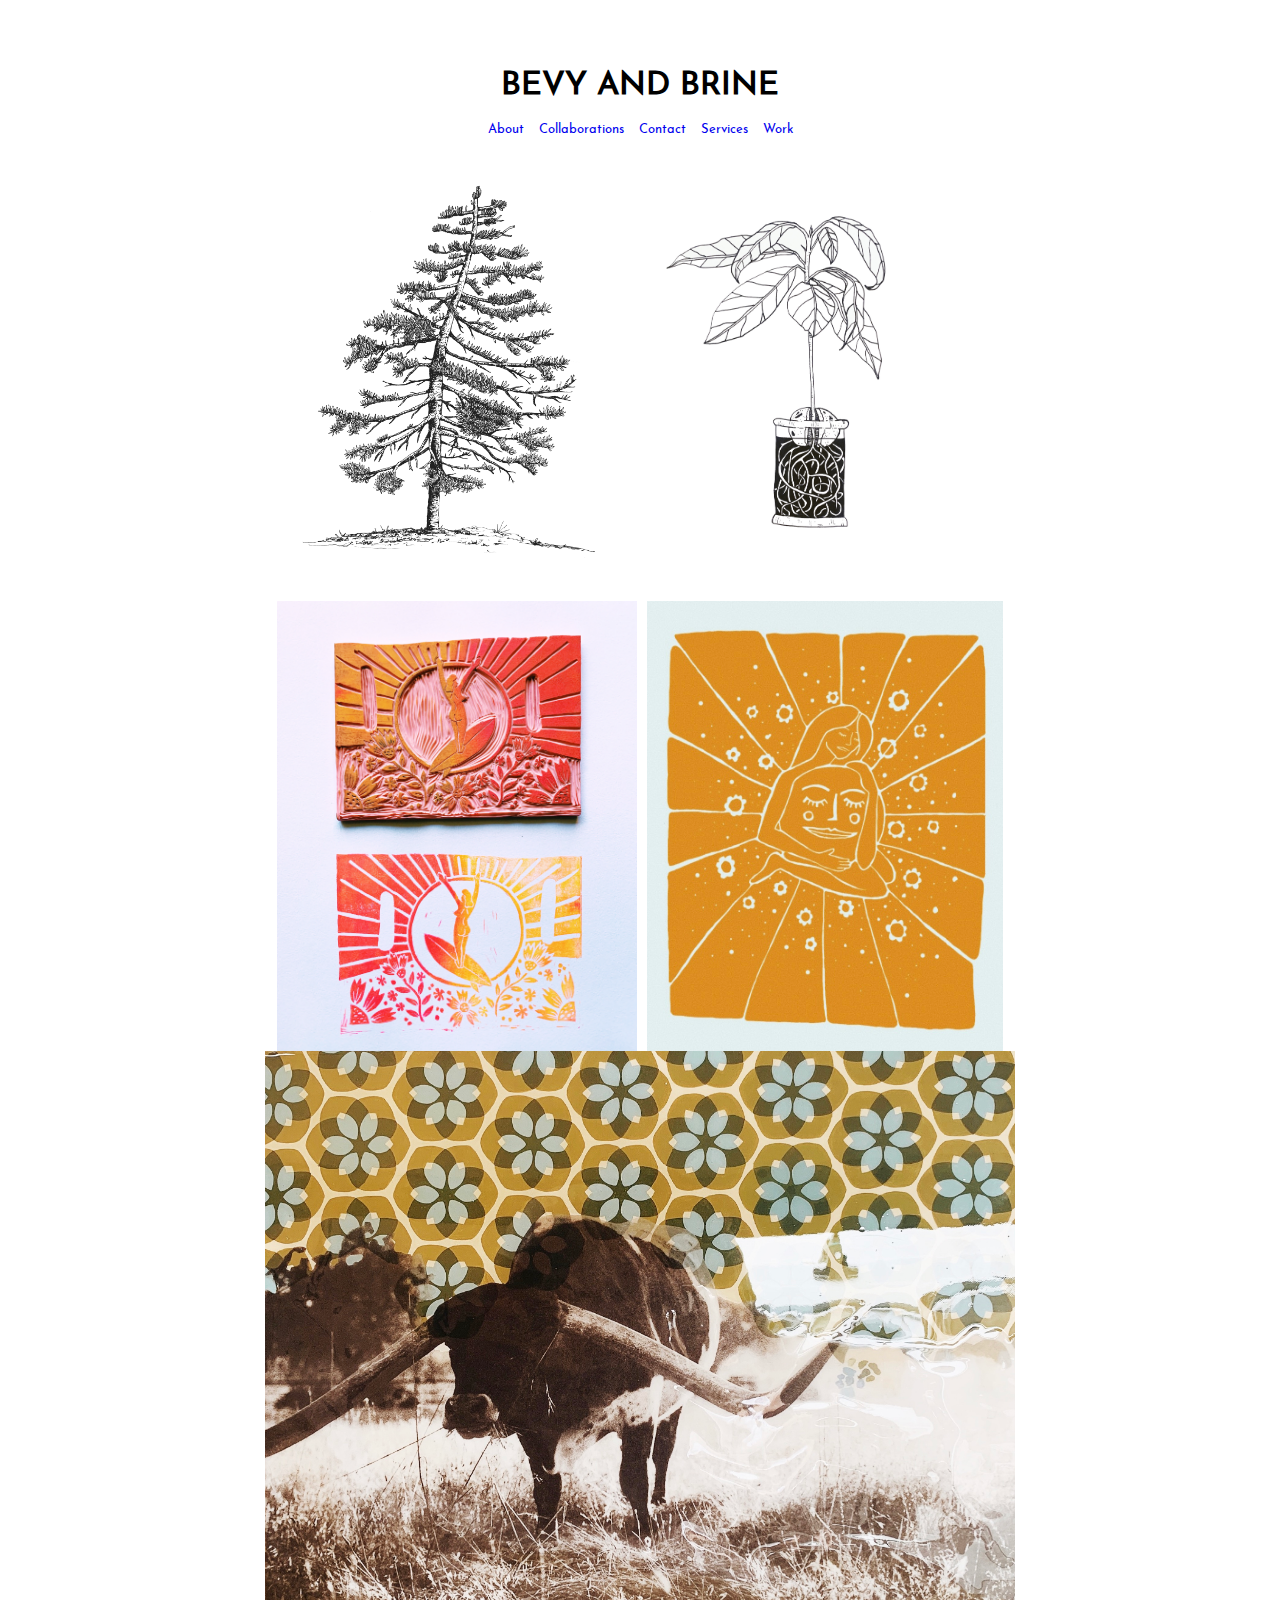
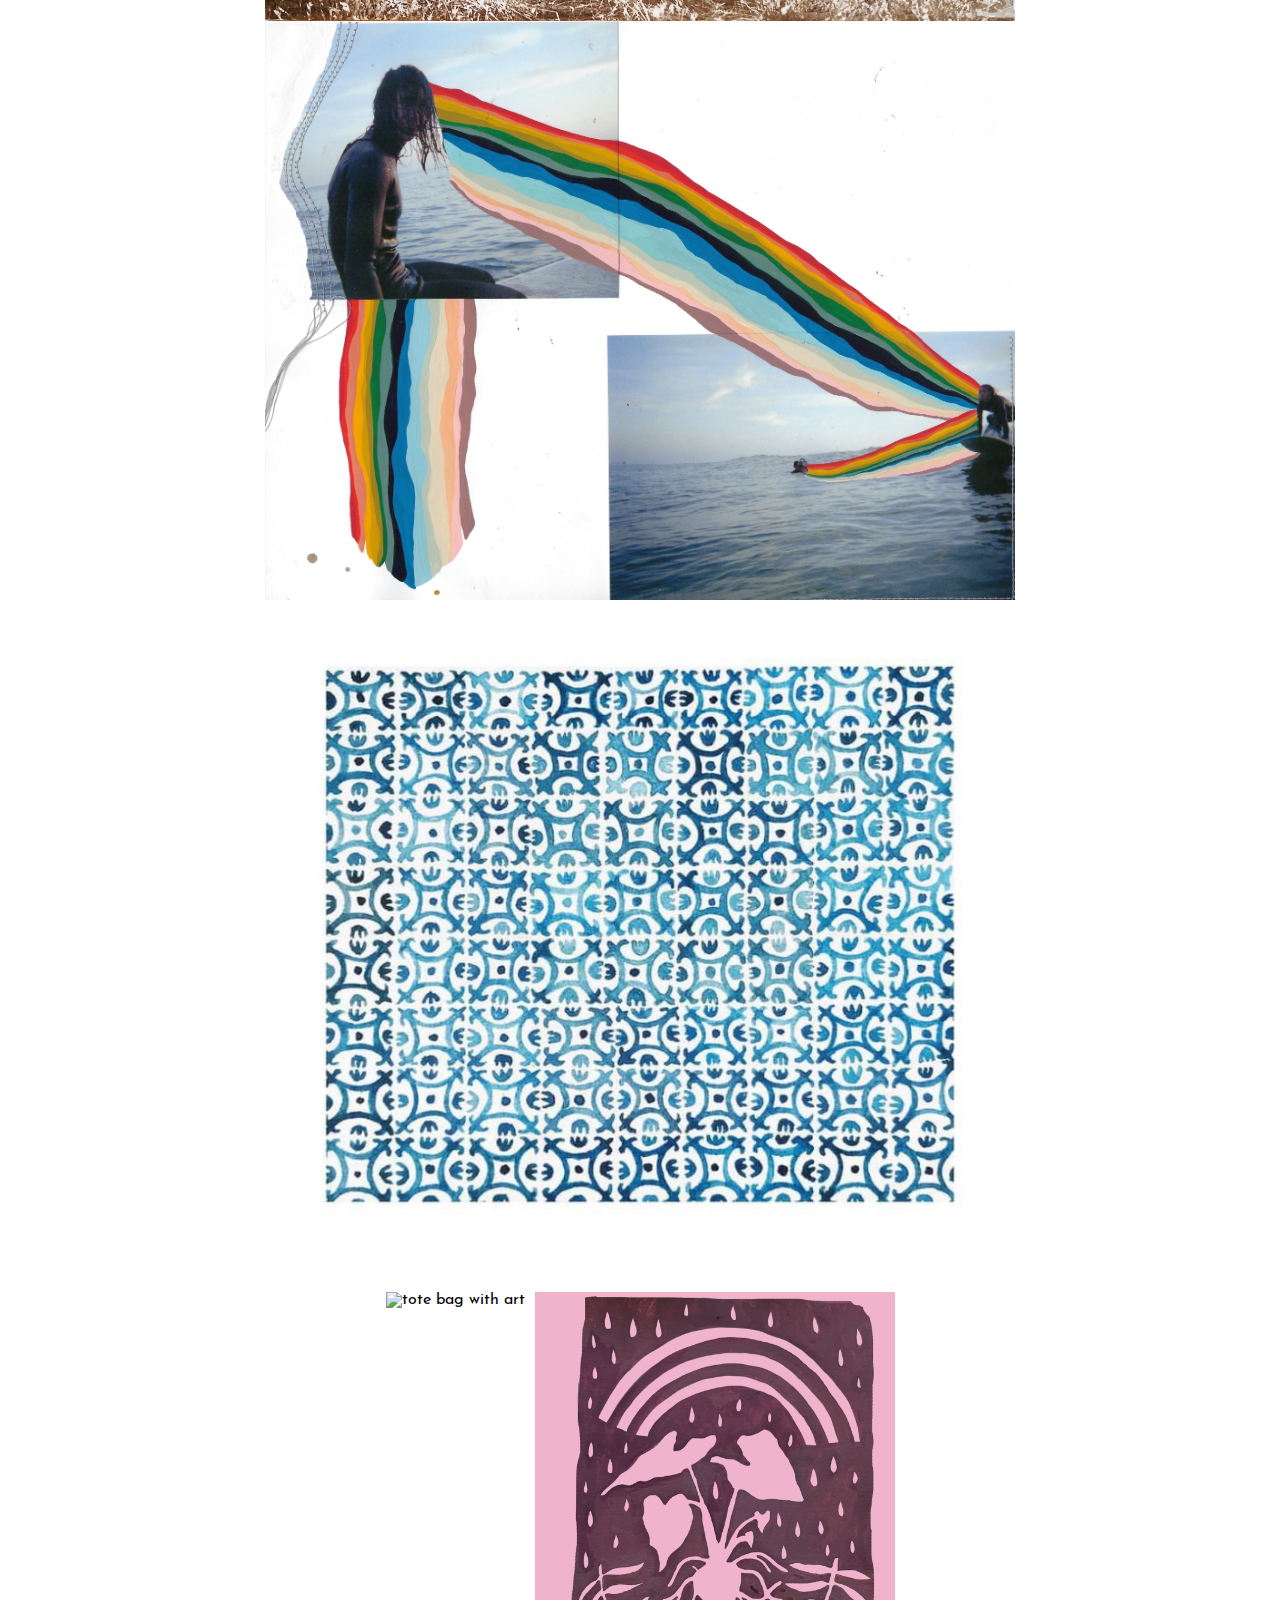
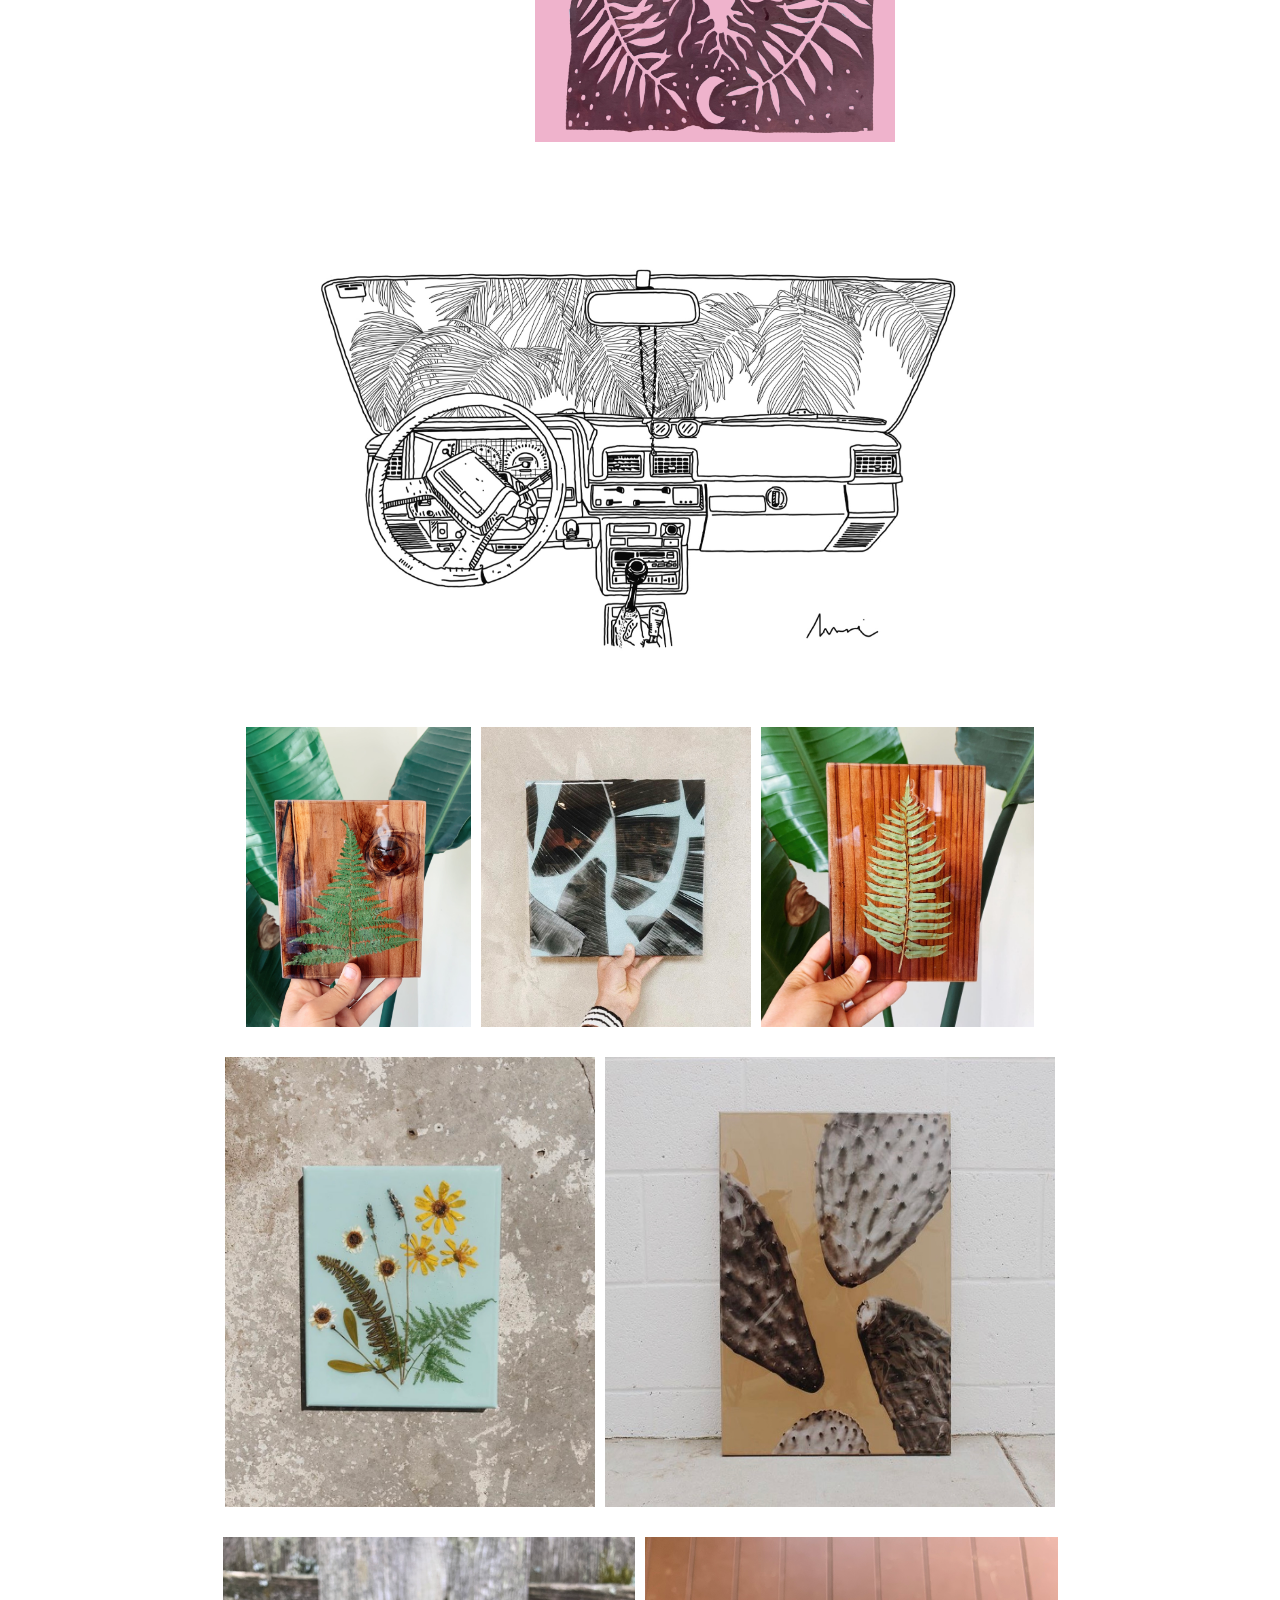
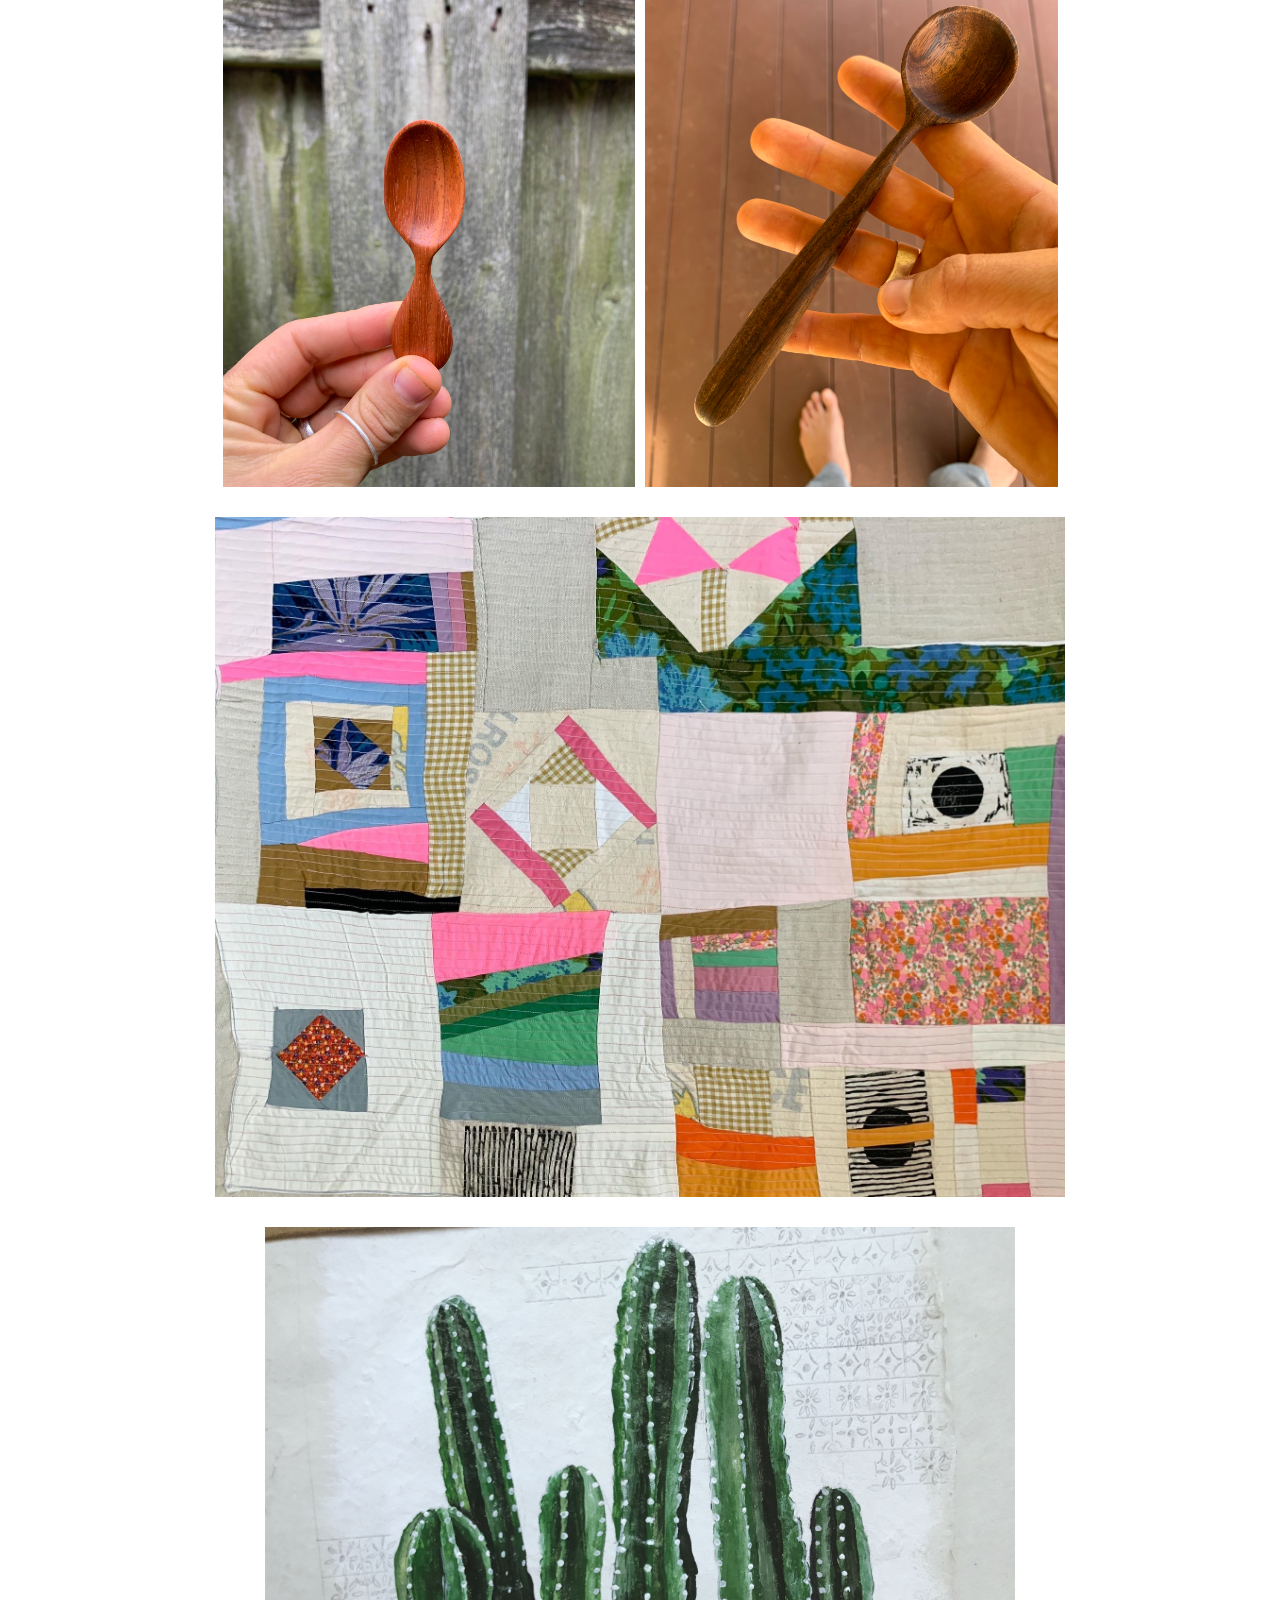
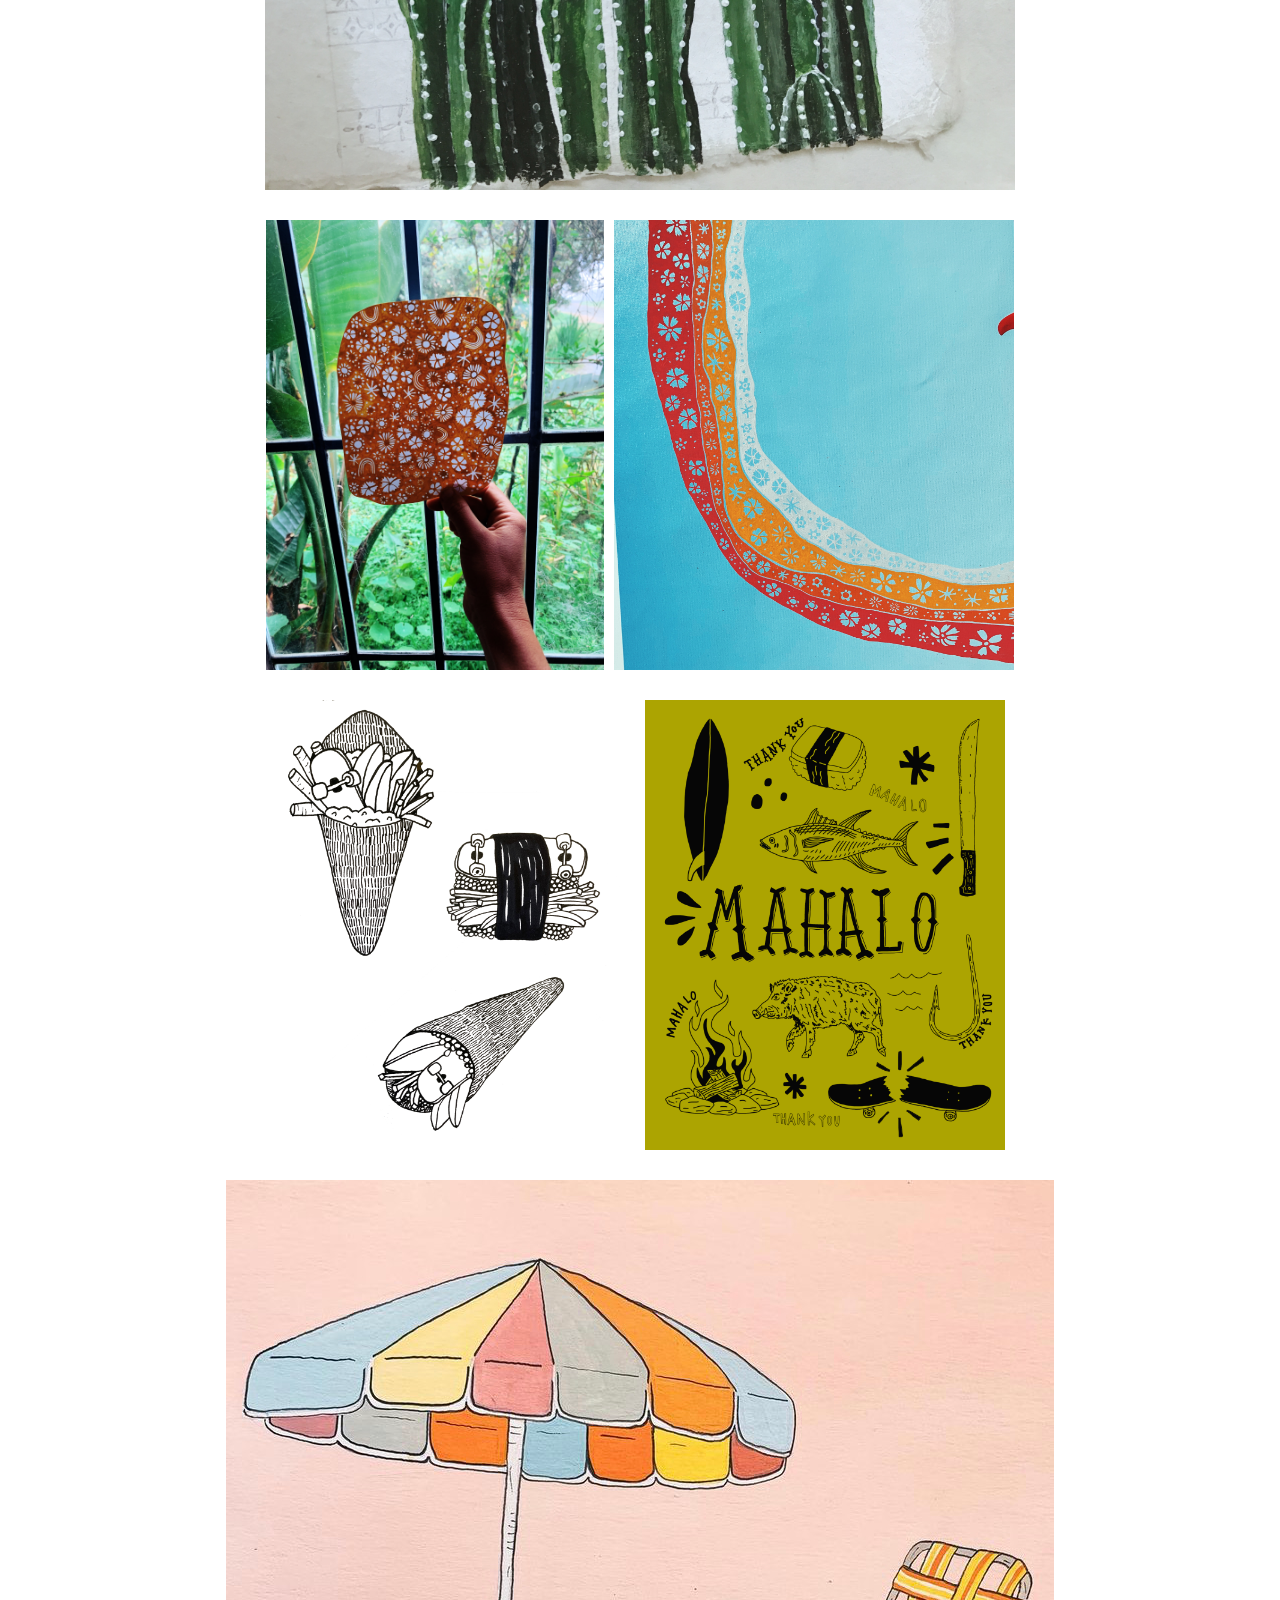
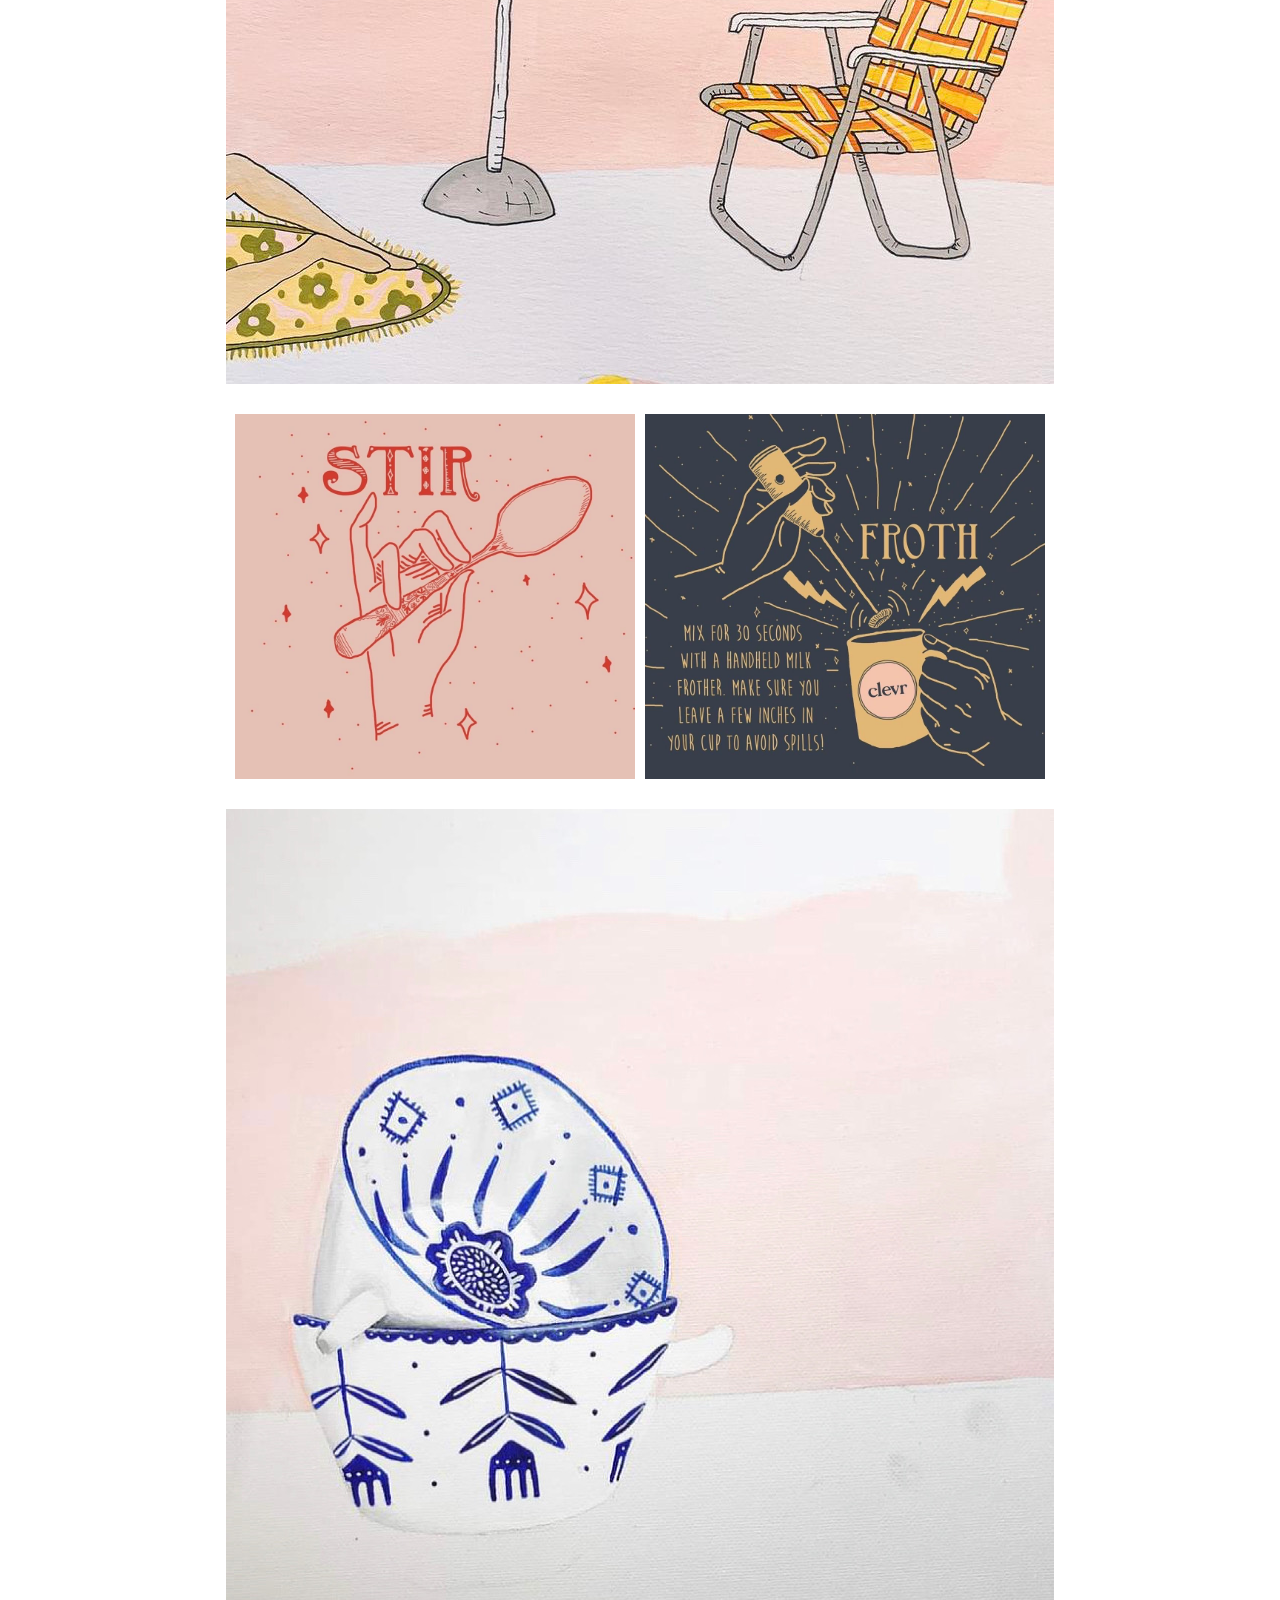
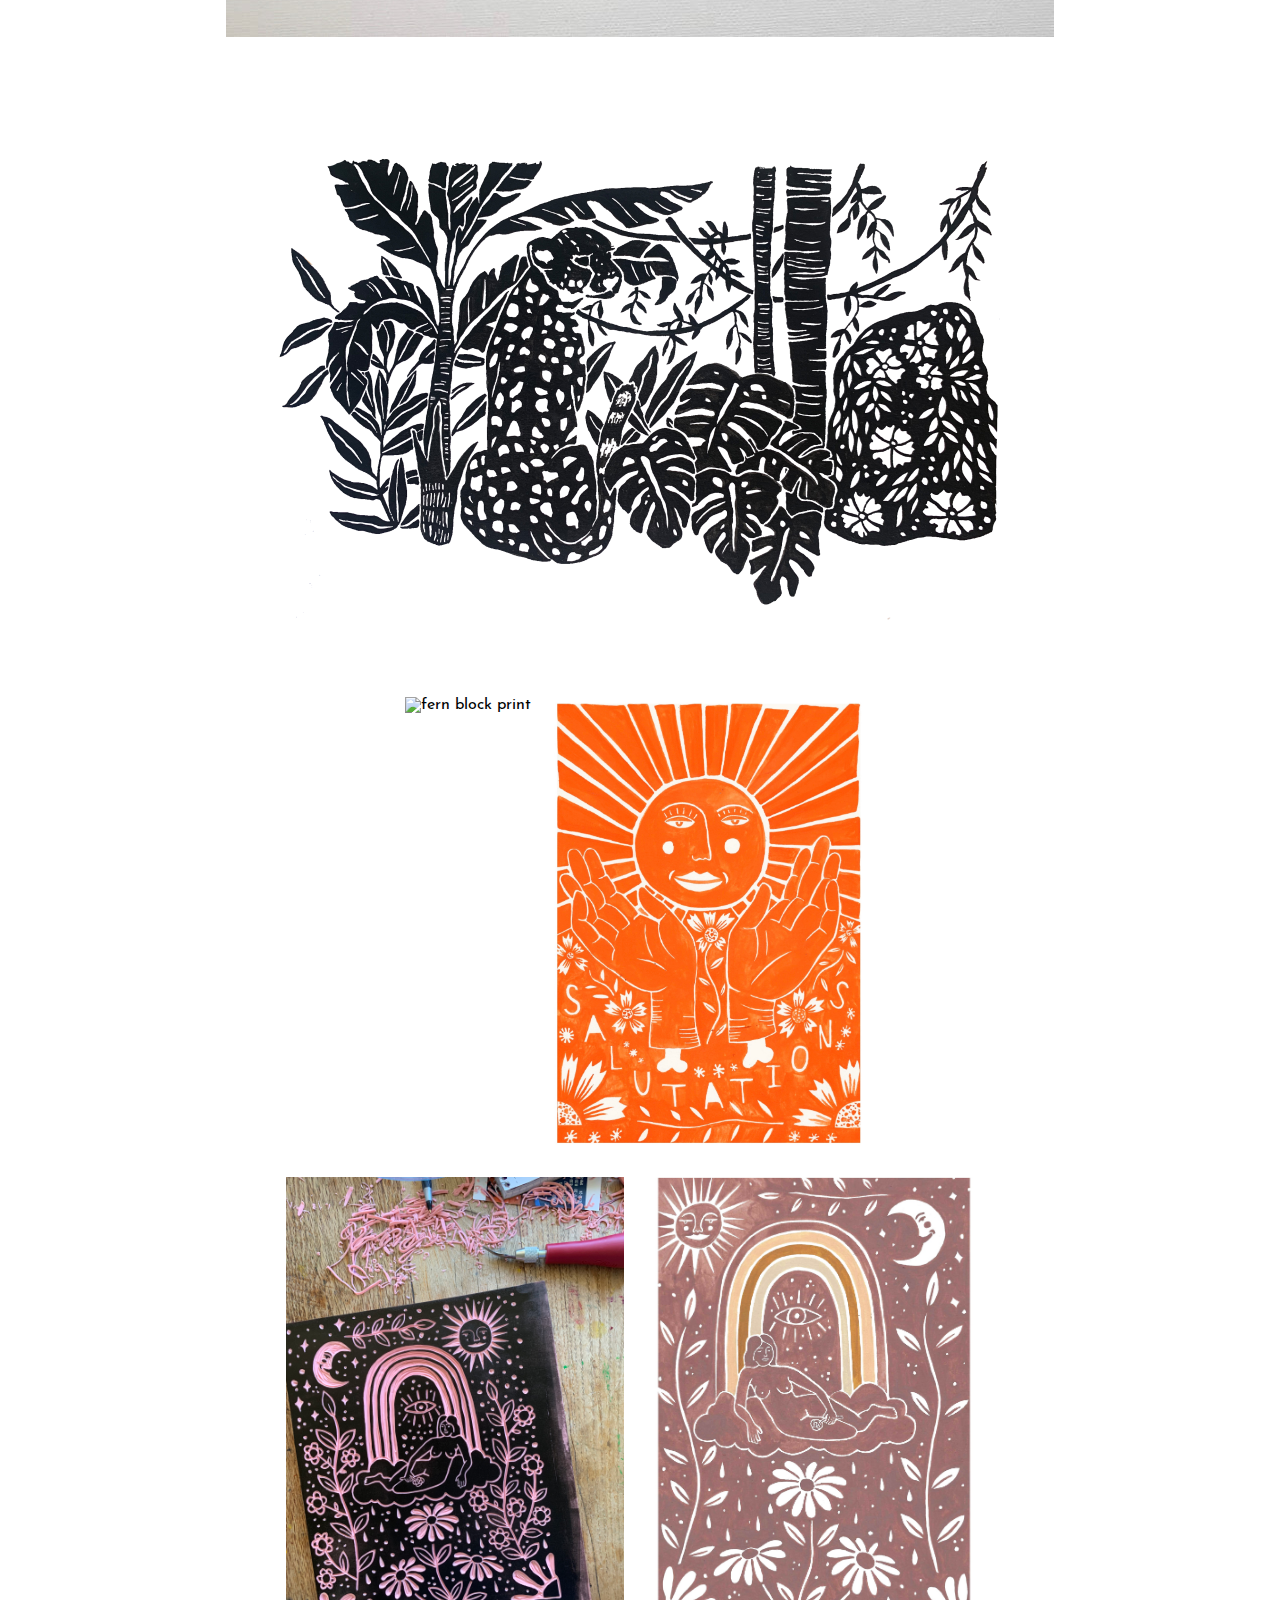
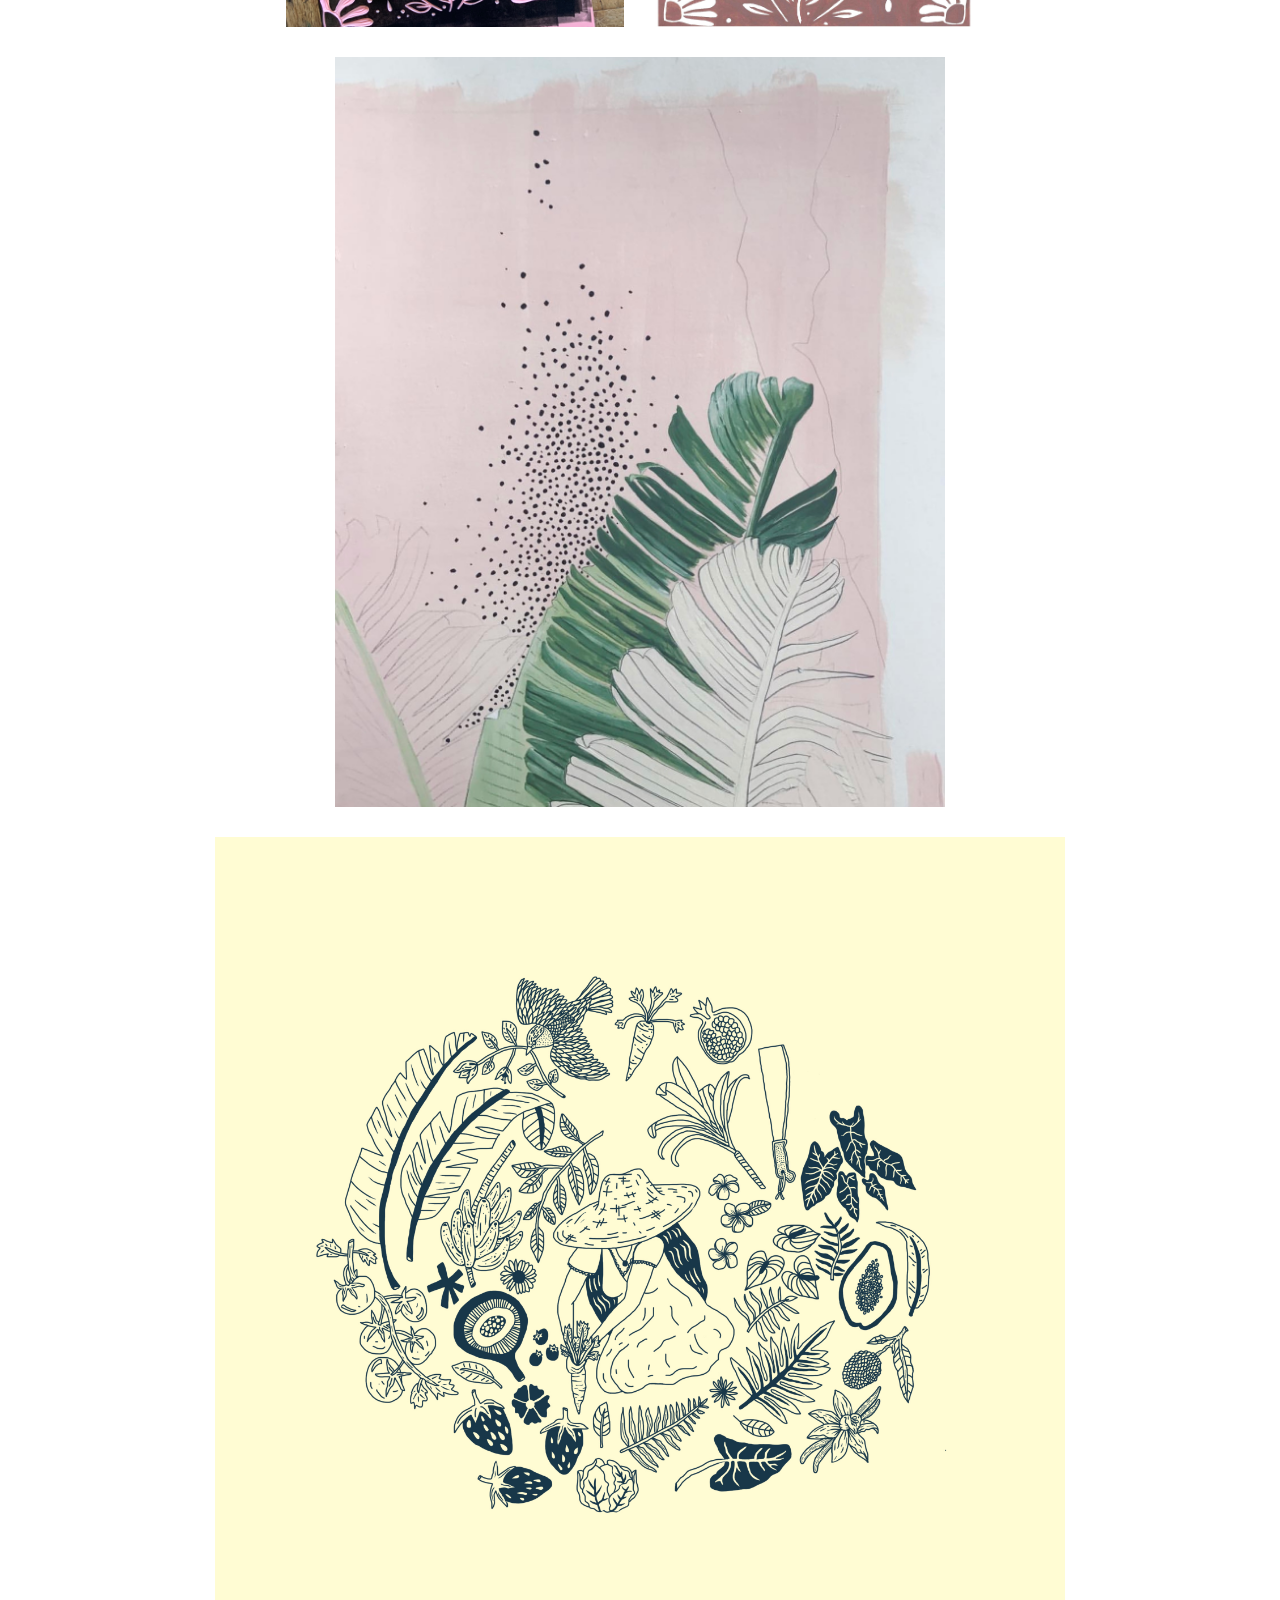
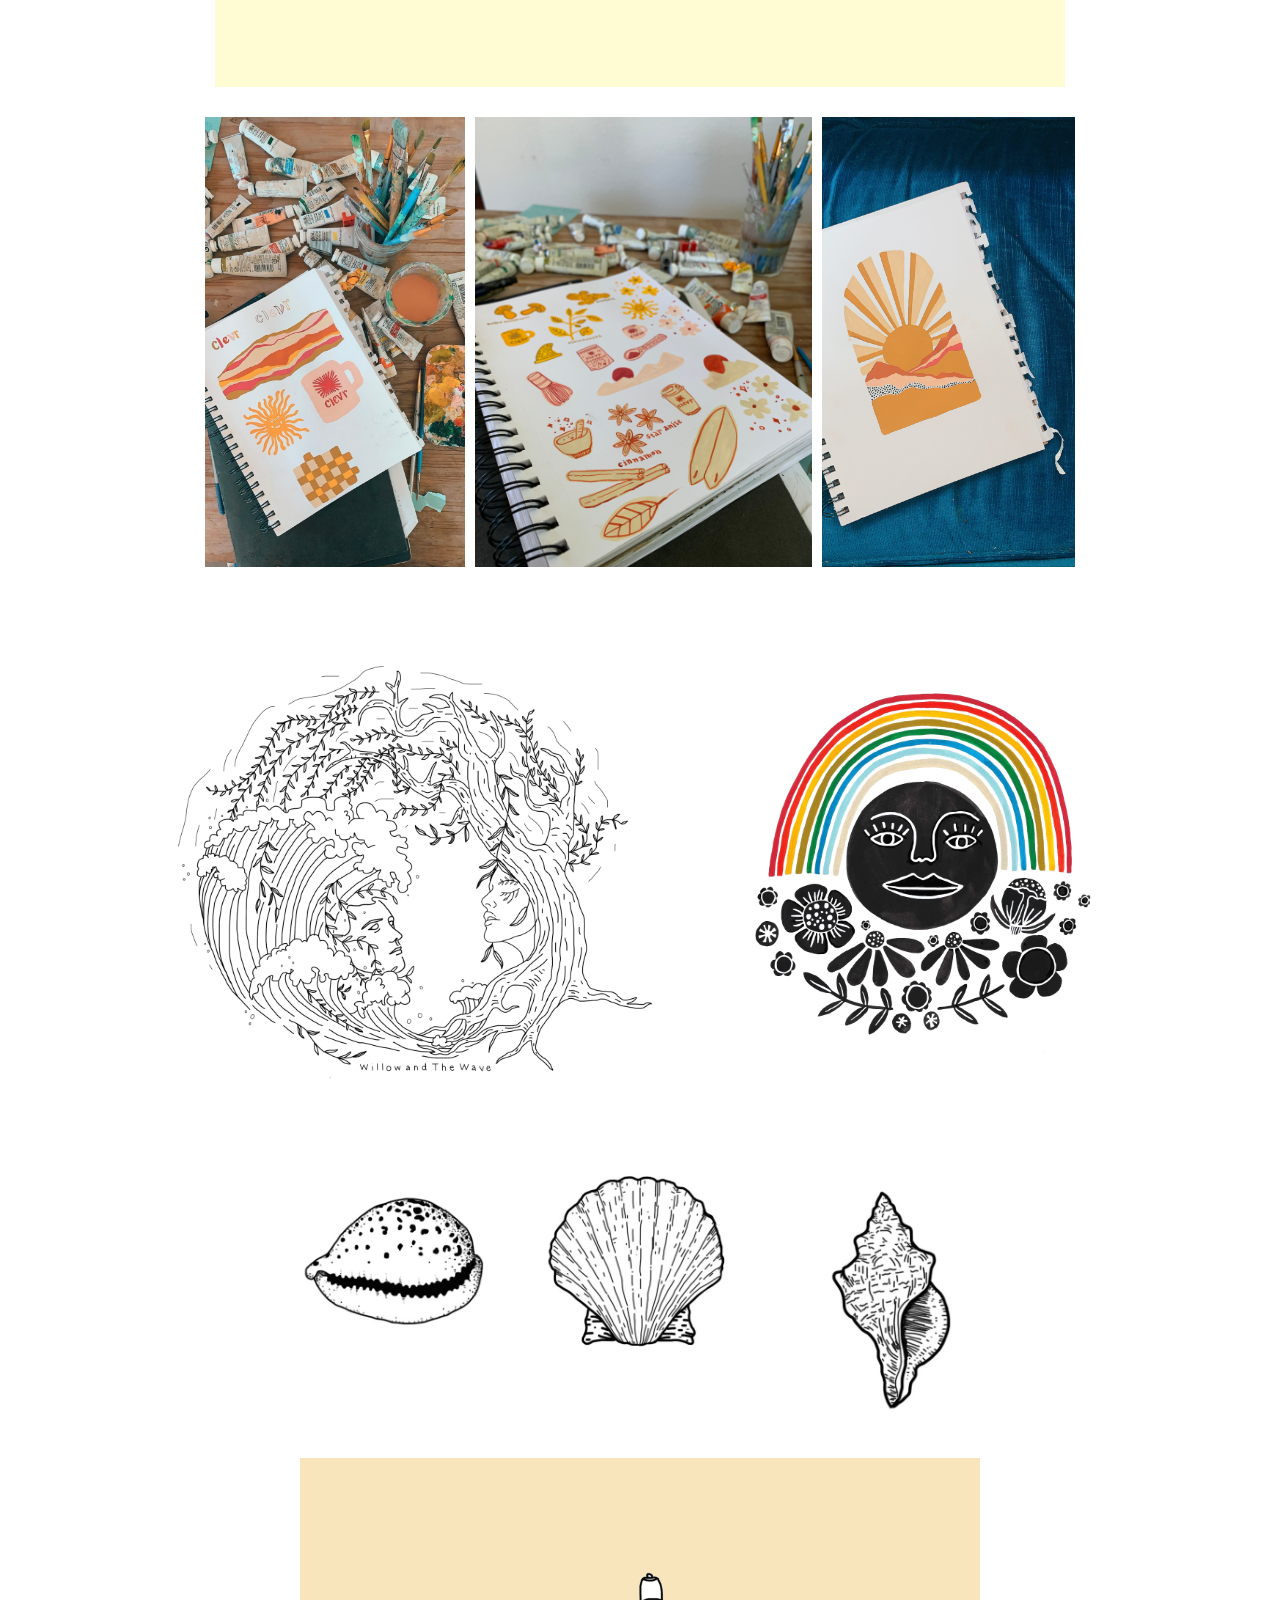
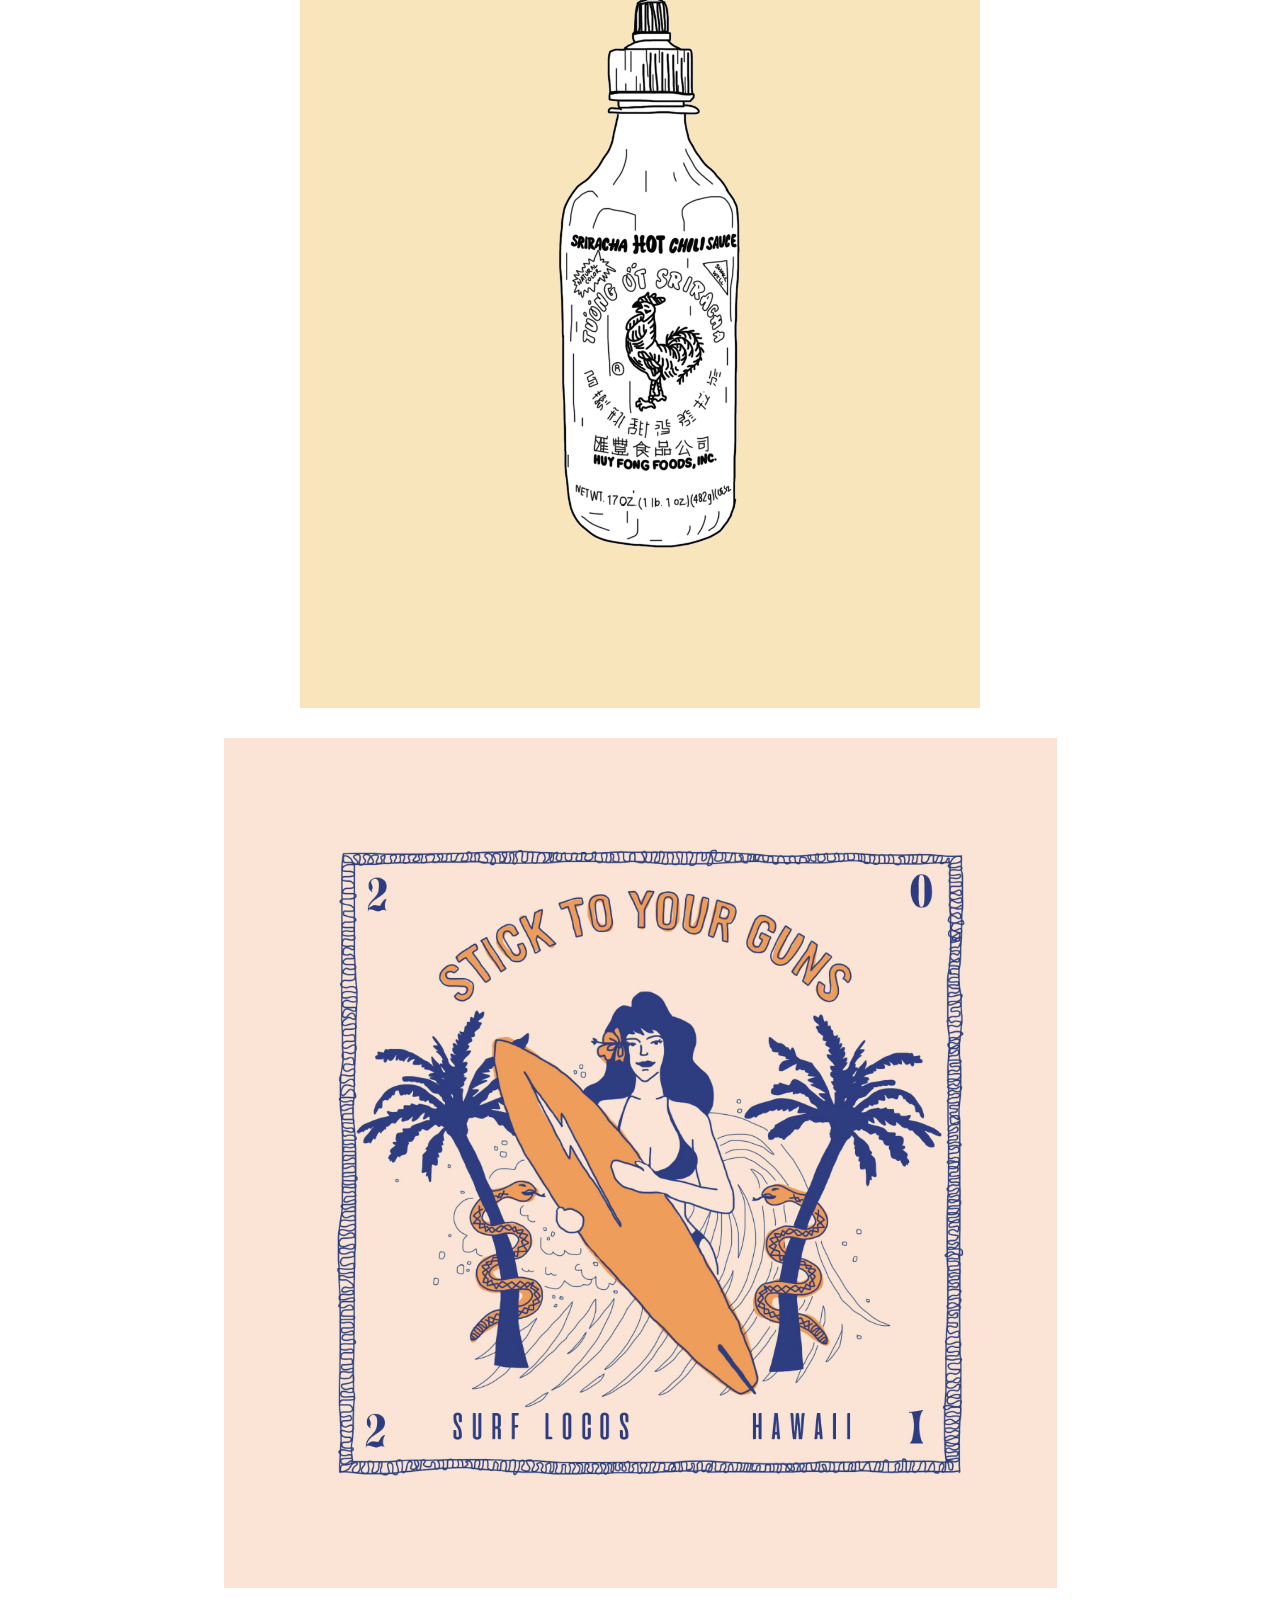
==== index.html @ 8da3f773 "finish basic html and photo gallery" ====
<!DOCTYPE html>
<html lang="en">
  <head>
    <meta charset="UTF-8">
    <title>Bevy and Brine</title>
    <link rel="stylesheet" href="style.css">
  </head>

  <body>
    <h1 class="title">BEVY AND BRINE</h1>
    <div class="navbar"> 
        <div class="about"><a href="navbar/about.html">About</a></div>
        <div class="collaborations"><a href="navbar/collaborations.html">Collaborations</a></div>
        <div class="contact"><a href="navbar/contact.html">Contact</a></div>
        <div class="services"><a href="navbar/services.html">Services</a></div>
        <div class="work"><a href="navbar/work.html">Work</a></div>
        </div>

        <div class="photob1">
            <img class="pic1" src="images/littetree.jpg" alt="baby tree">
            <img class="pic2" src="images/avotree.jpg" alt="baby avocado tree">
        </div>

        <div class="photob2">
            <img class="pic3" src="images/block2.JPG" alt="block print art">
            <img class="pic4" src="images/sunlove.jpeg" alt="girl hugging a sun">
        </div>

        <div class="photob3">
            <img class="pic5" src="images/mixed3.jpg" alt="mixed media art">
        </div>

        <div class="photob4">
            <img class="pic6" src="images/mixed4.JPG" alt="mixed media art">
        </div>

        <div class="photob5">
            <img class="pic7" src="images/pattern.jpg" alt="pattern art">
        </div>

        <div class="photob6">
            <img class="pic8" src="images/totebag.jpeg" alt="tote bag with art">
            <img class="pic9" src="images/taro.jpg" alt="taro plant graphic">
        </div>

        <div class="photob7">
            <img class="pic10" src="images/toyota.jpg" alt="truck illustration">
        </div>

        <div class="photob8">
            <img class="pic11" src="images/resin1.JPG" alt="resin finished art">
            <img class="pic12" src="images/resin8.jpg" alt="resin finished art">
            <img class="pic13" src="images/resin2.JPG" alt="resin finished art">
        </div>

        <div class="photob9">
            <img class="pic14" src="images/resin7.jpg" alt="resin finished art">
            <img class="pic15" src="images/resin6.jpg" alt="resin finished art">
        </div>

        <div class="photob28">
            <img class="pic43" src="images/spoon.jpg" alt="a wooden spoon">
            <img class="pic44" src="images/spoon2.jpg" alt="a wooden spoon">
        </div>

        <div class="photob10">
            <img class="pic16" src="images/quilt1.JPG" alt="quilted pattern">
        </div>

        <div class="photob11">
            <img class="pic17" src="images/cactus.jpeg" alt="cactus painting">
        </div>


        <div class="photob12">
            <img class="pic18" src="images/random1.JPG" alt="pattern print">
            <img class="pic19" src="images/Rainbow1.JPG" alt="rainbow painting">
        </div>

        <div class="photob13">
            <img class="pic20" src="images/sushi black and white.JPG" alt="sushi drawings">
            <img class="pic21" src="images/mahalo1.jpg" alt="hawaiian theme postcard">
        </div>

        <div class="photob14">
            <img class="pic22" src="images/lawnchair.jpg" alt="lawn chair illustraion">
        </div>

        <div class="photob15">
            <img class="pic23" src="images/coffee1.jpeg" alt="coffee company add">
            <img class="pic24" src="images/coffee2.jpeg" alt="coffee company add">
        </div>

        <div class="photob16">
            <img class="pic25" src="images/pottery.JPG" alt="pottery with fun art">
        </div>

        <div class="photob17">
            <img class="pic26" src="images/junglecat.jpg" alt="panther in the jungle illustration">
        </div>

        <div class="photob18">
            <img class="pic27" src="images/block1.JPG" alt="fern block print">
            <img class="pic28" src="images/salutations.jpeg" alt="postcard print">
        </div>

        <div class="photob19">
            <img class="pic29" src="images/blockcarving205.jpeg" alt="block print carving">
            <img class="pic30" src="images/image2.jpeg" alt="block print lady">
        </div>

        <div class="photob20">
            <img class="pic31" src="images/funplants.jpg" alt="painted plants">
        </div>

        <div class="photob21">
            <img class="pic32" src="images/gardenlady.jpg" alt="lady in the garden">
        </div>

        <div class="photob22">
            <img class="pic34" src="images/clevrpaints.jpeg" alt="coffee themed doodles">
            <img class="pic33" src="images/clevrpaints2.jpeg" alt="coffee themed doodles">
            <img class="pic35" src="images/sunset.jpeg" alt="sunset painting">
        </div>

        <div class="photob23">
            <img class="pic36" src="images/willow.png" alt="wave mixing with trees">
            <img class="pic37" src="images/colorandblacksunrainbow copy.jpg" alt="rainbow design">
        </div>

        <div class="photob24">
            <img class="pic38" src="images/shells2.jpg" alt="sea shells">
        </div>

        <div class="photob25">
            <img class="pic39" src="images/srisri.jpeg" alt="sriracha hotsauce illustration">
        </div>


        <div class="photob26">
            <img class="pic40" src="images/stick to your guns2.jpeg" alt="big wave contest advertisment">
        </div>

        <div class="photob27">
            <img class="pic41" src="images/huntergdrawing.jpg" alt="surfer dude illustration">
            <img class="pic42" src="images/hunterg.JPG" alt="surfer dude illustration">
        </div>

        






    </div>
  </body>
</html>
---- style.css ----
@font-face {
font-family: myFont;
src: url(fonts/Jose.ttf);
}

body {
    font-family: myFont, sans-serif;
    
  }
  
.title{
    font-family: myFont;
    display: flex;
    justify-content: center;
    align-items: center;
    margin-top: 70px;
}

.navbar {
    text-decoration: none;
    font-family: myFont;
    display: flex;
    justify-content: center;
    align-items: center;
    gap: 15px;
    text-decoration: none;
    font-size: small;
    
  }

  .navbar a {
    text-decoration: none;
  }
  
  .pic1, .pic2 {
    max-width: 400px;
    max-height: 400px;
  }

  .photob1 {
    display: flex;
    justify-content: center;
    margin-top: 35px;
  }

  .pic3,
  .pic4,
  .pic8,
  .pic9,
  .pic14,
  .pic15,
  .pic18,
  .pic19,
  .pic20,
  .pic21,
  .pic27,
  .pic28,
  .pic29,
  .pic30,
  .pic33,
  .pic34,
  .pic35
    {
    max-width: 450px;
    max-height: 450px;
  }

 

   
  .photob3,
  .photob4,
  .photob5,
  .photob7,
  .photob24
    {
    display: flex;
    justify-content: center;
  }

  .photob8 {
    display: flex;
    justify-content: center;
    gap: 10px;

  }

  .photob2,
  .photob6,
  .photob9,
  .photob10,
  .photob11,
  .photob12,
  .photob13,
  .photob14,
  .photob15,
  .photob16,
  .photob17,
  .photob18,
  .photob19,
  .photob20,
  .photob21,
  .photob22,
  .photob23,
  .photob25,
  .photob26,
  .photob27,
  .photob28
   {
    display: flex;
    justify-content: center;
    gap: 10px;
    margin-top: 30px;
  }

  .pic36,
  .pic37,
  .pic41,
  .pic42,
  .pic43,
  .pic44 {
    max-width: 550px;
    max-height: 550px;
  }

  .pic5,
  .pic6,
  .pic7,
  .pic17,
  .pic26,
  .pic31
   {
    max-width: 750px;
    max-height: 750px;
  }

  .pic10,
  .pic16,
  .pic32,
  .pic38,
  .pic39,
  .pic40 {
    max-width: 850px;
    max-height: 850px;
  }

  .pic11,
  .pic12,
  .pic13
  {
    max-width: 300px;
    max-height: 300px;
  }

  .pic23,
  .pic24{
    max-width: 400px;
    max-height: 400px;
  }
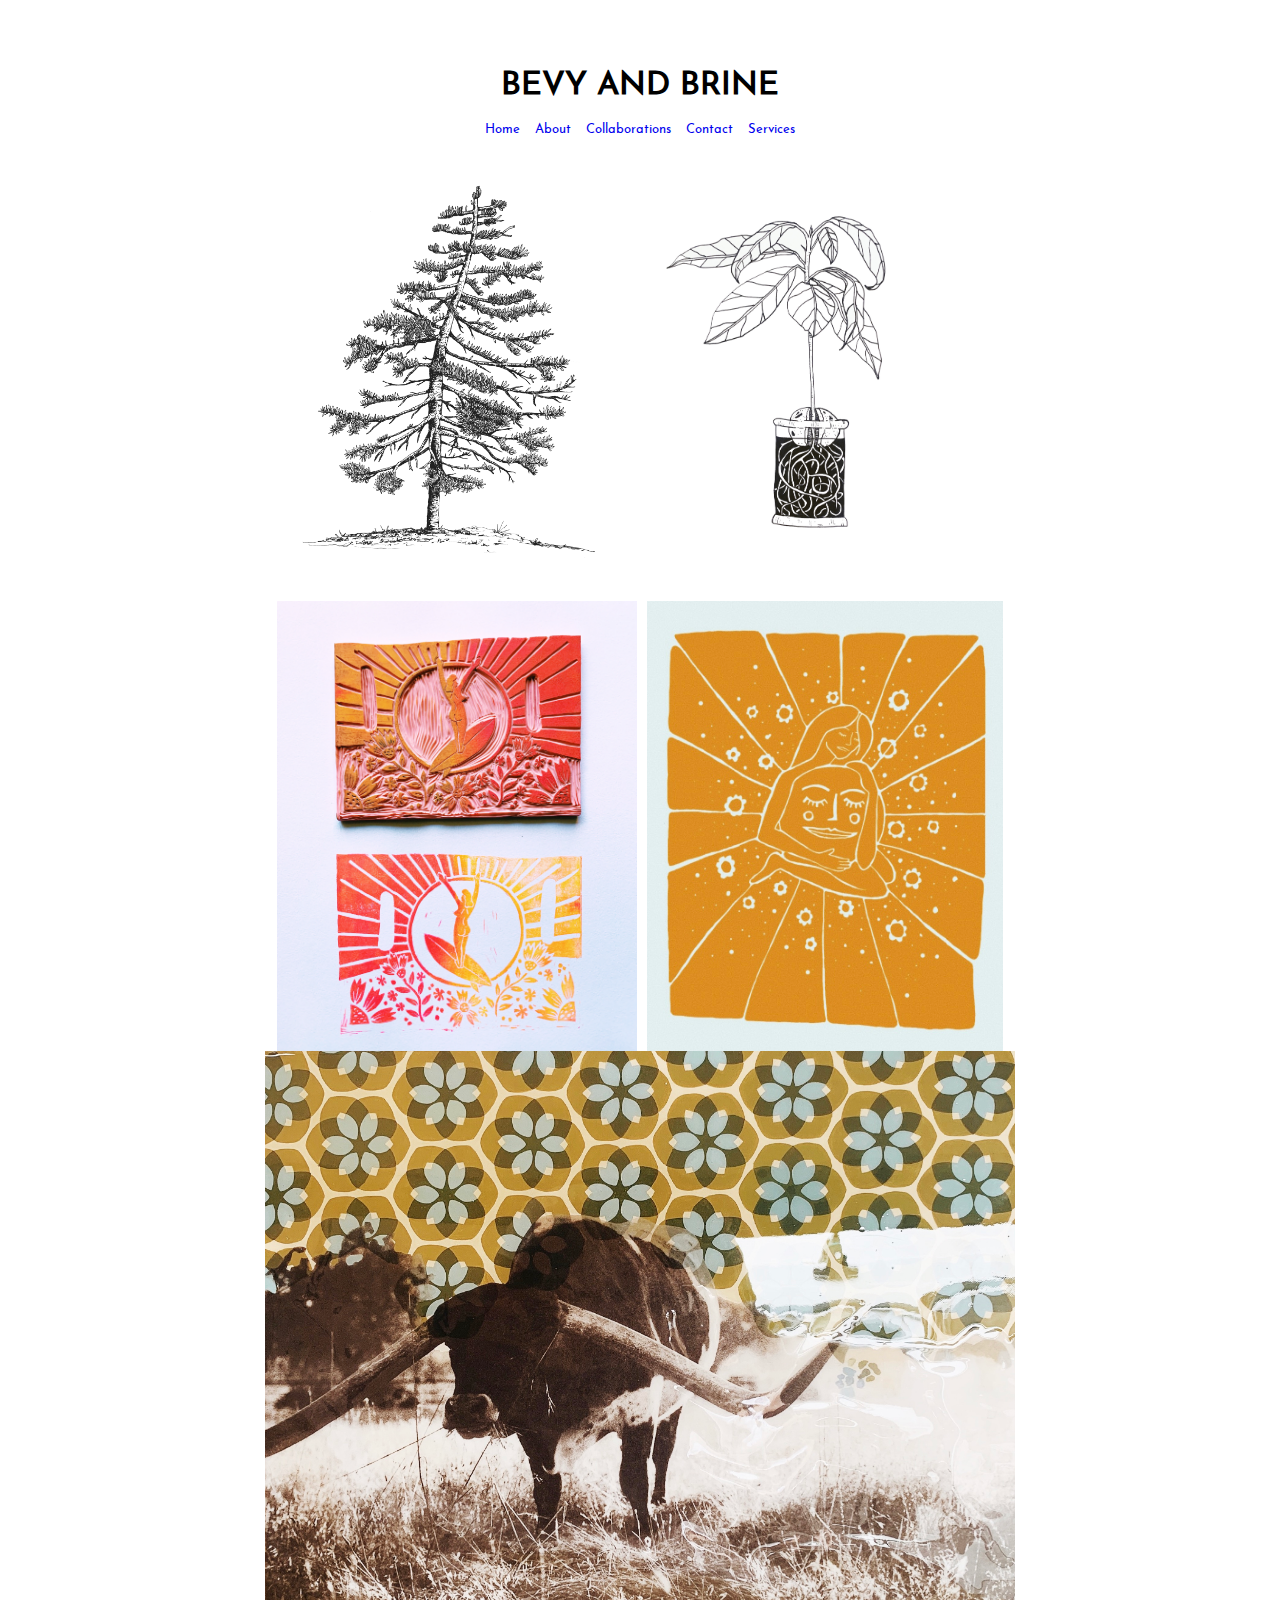
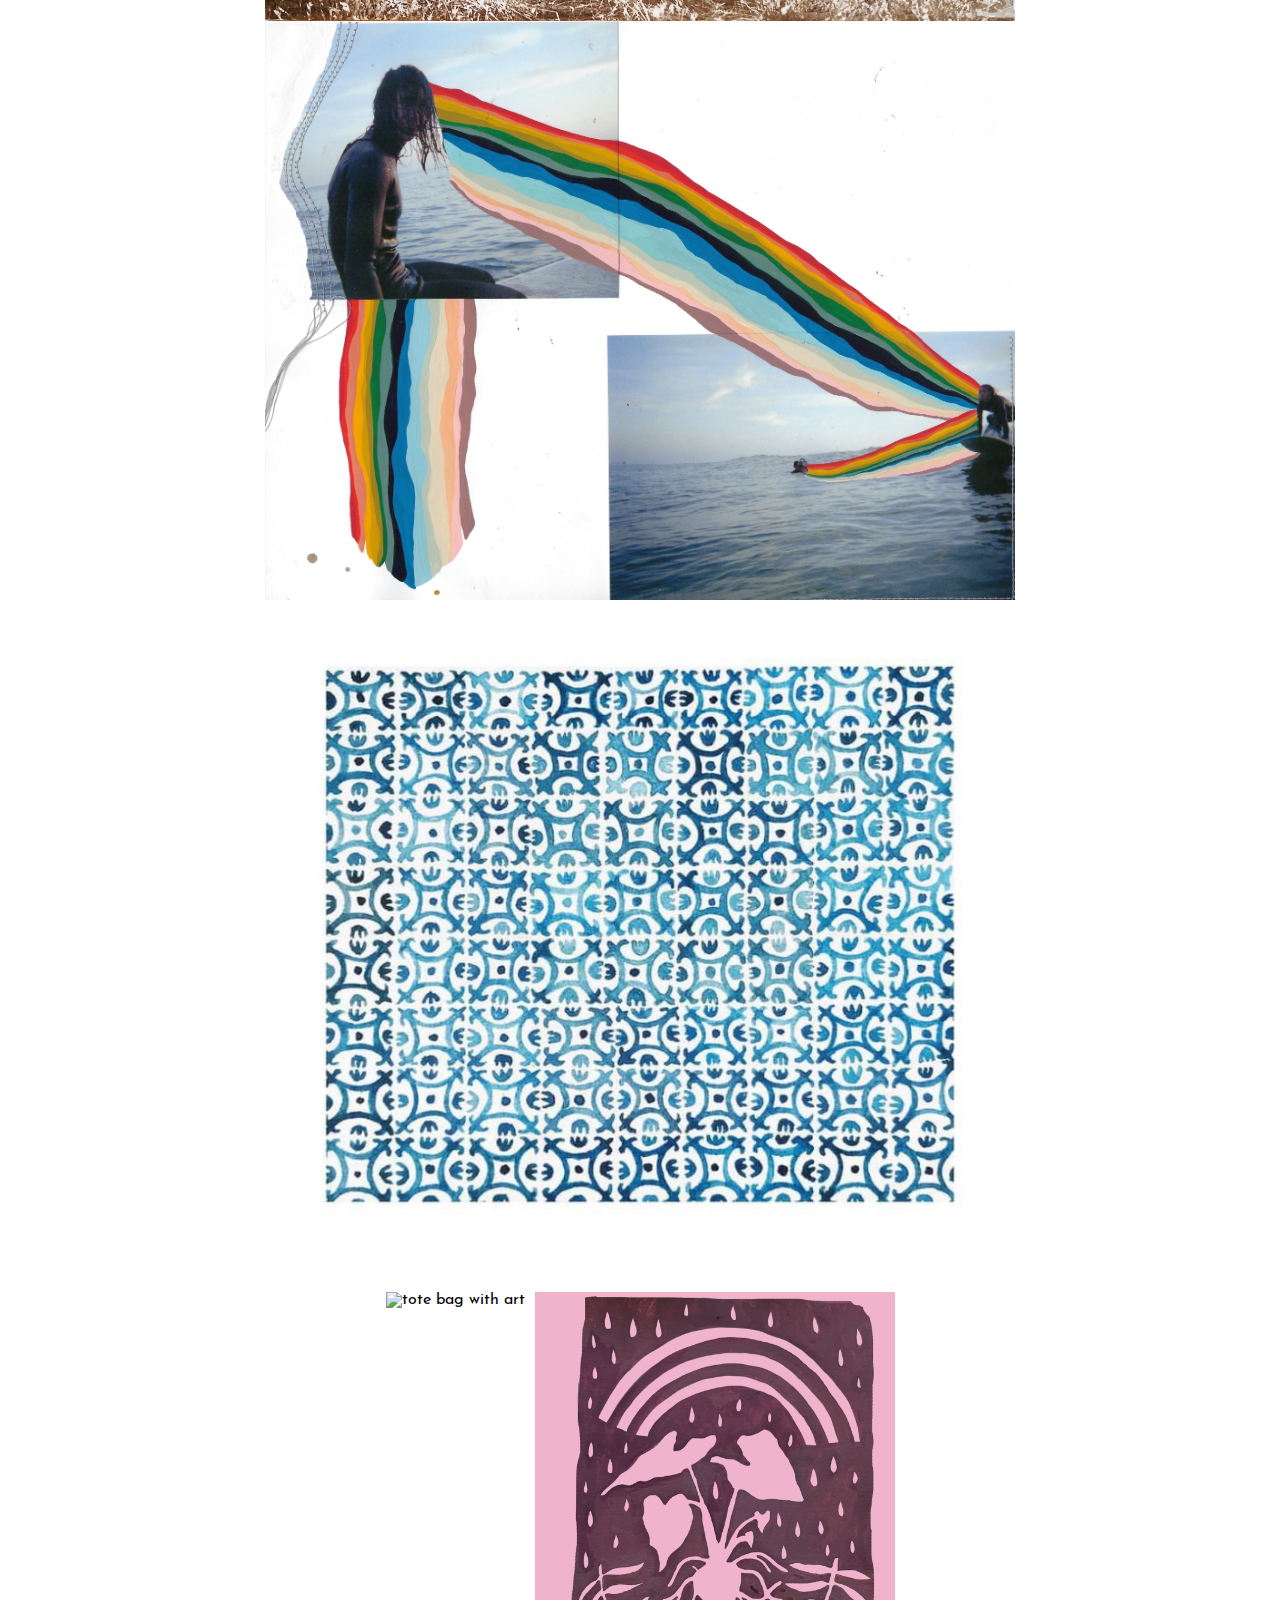
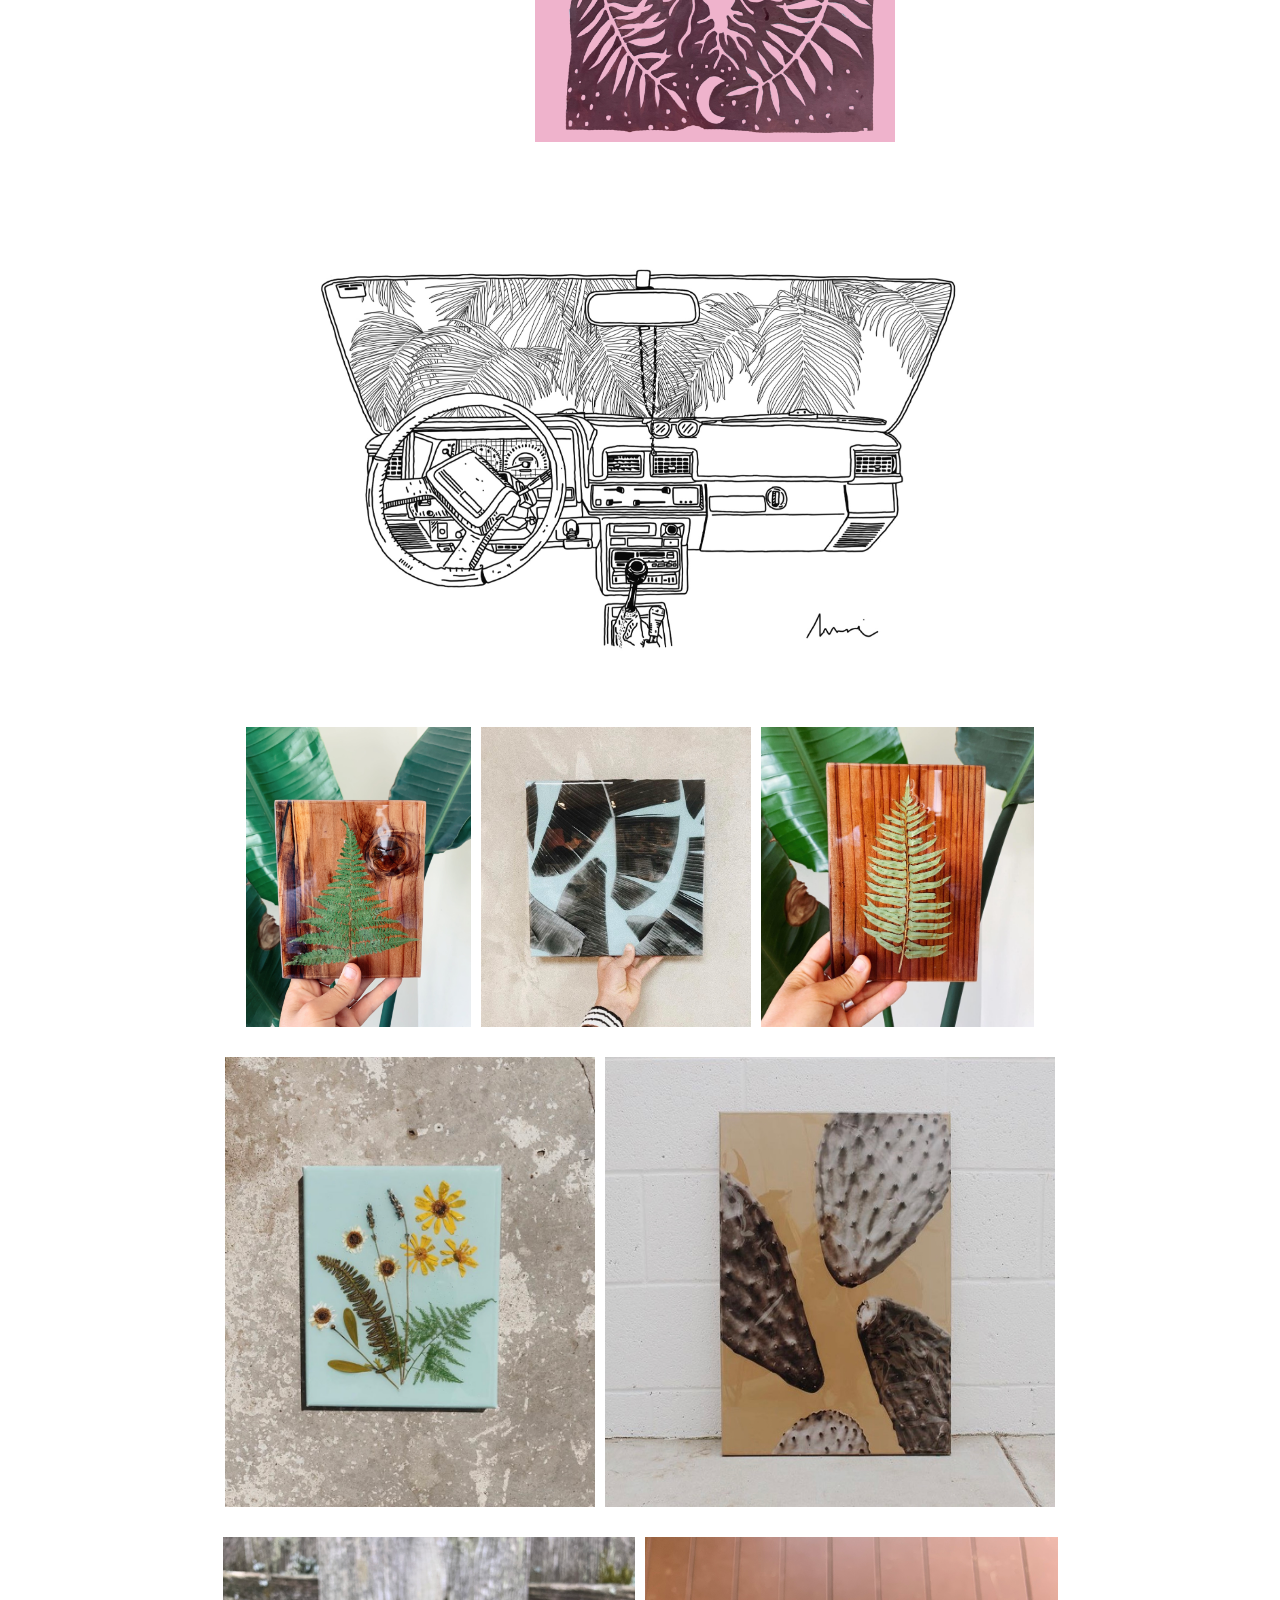
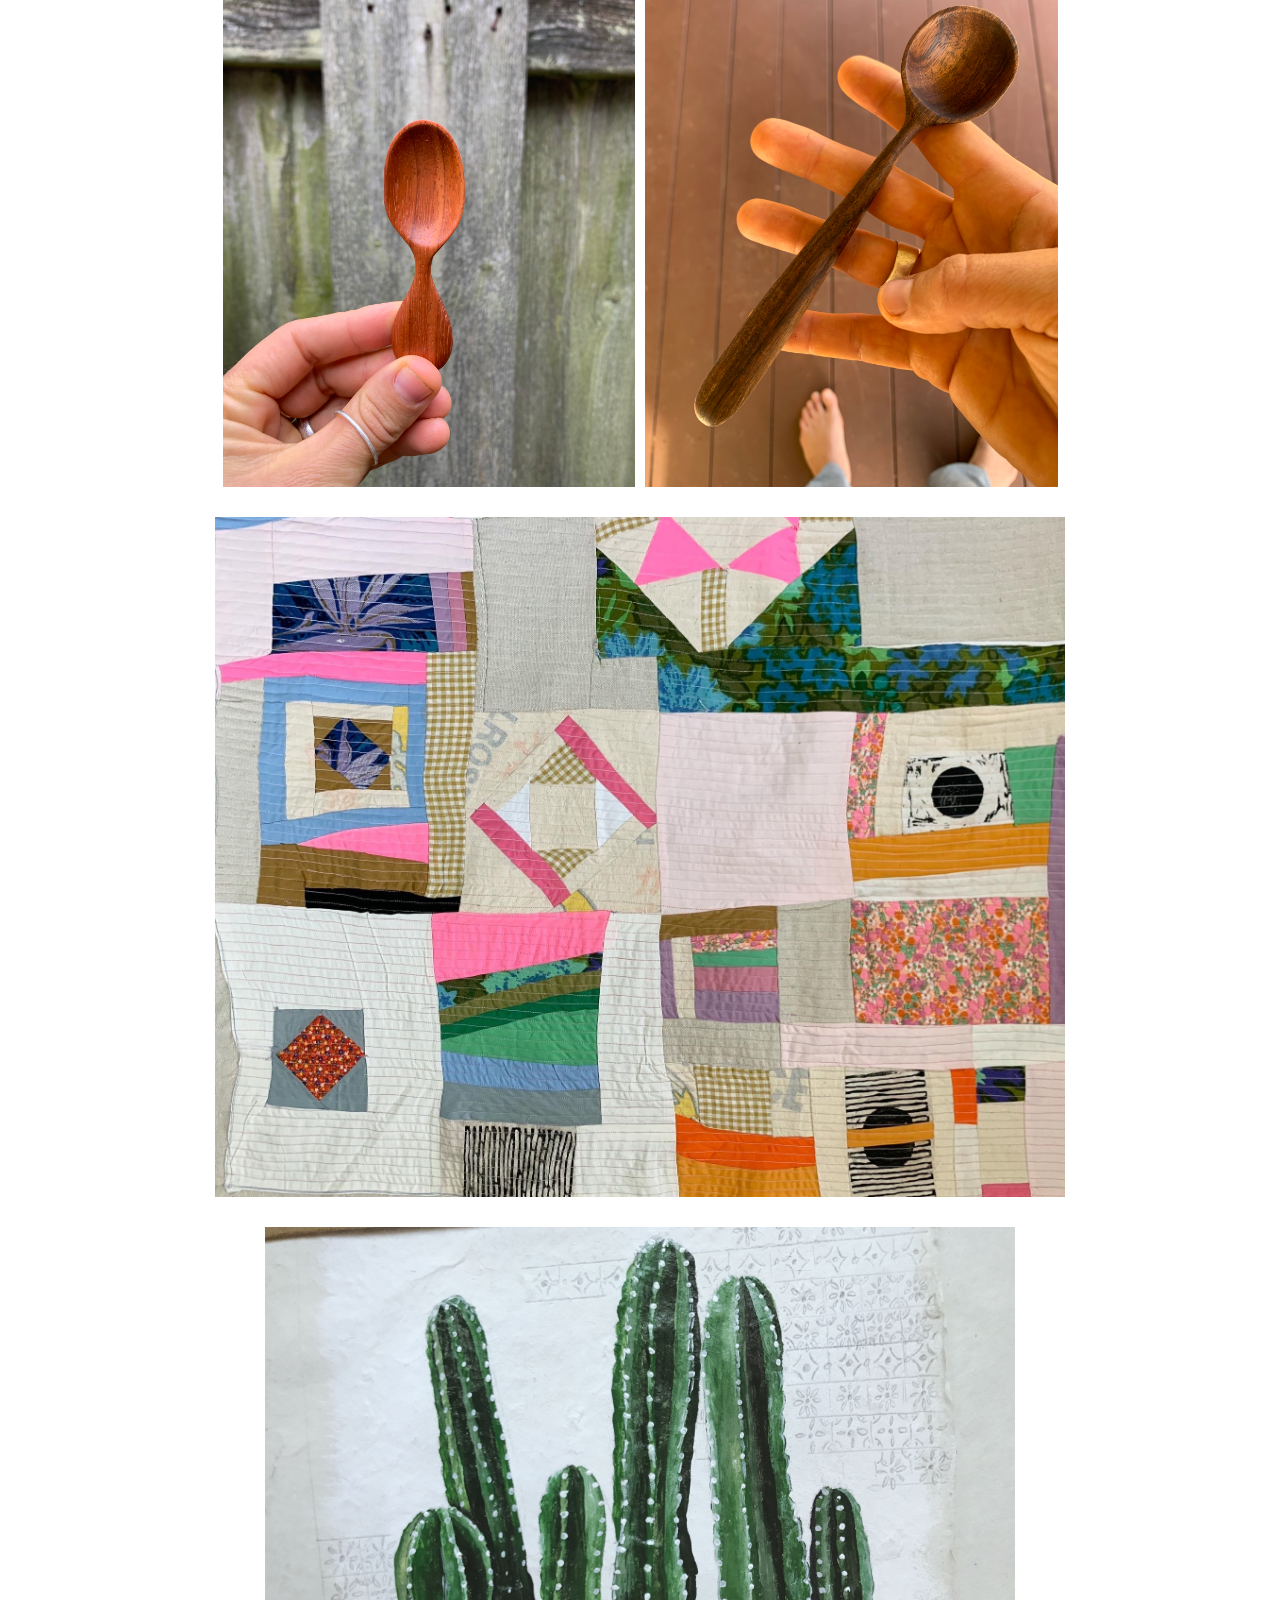
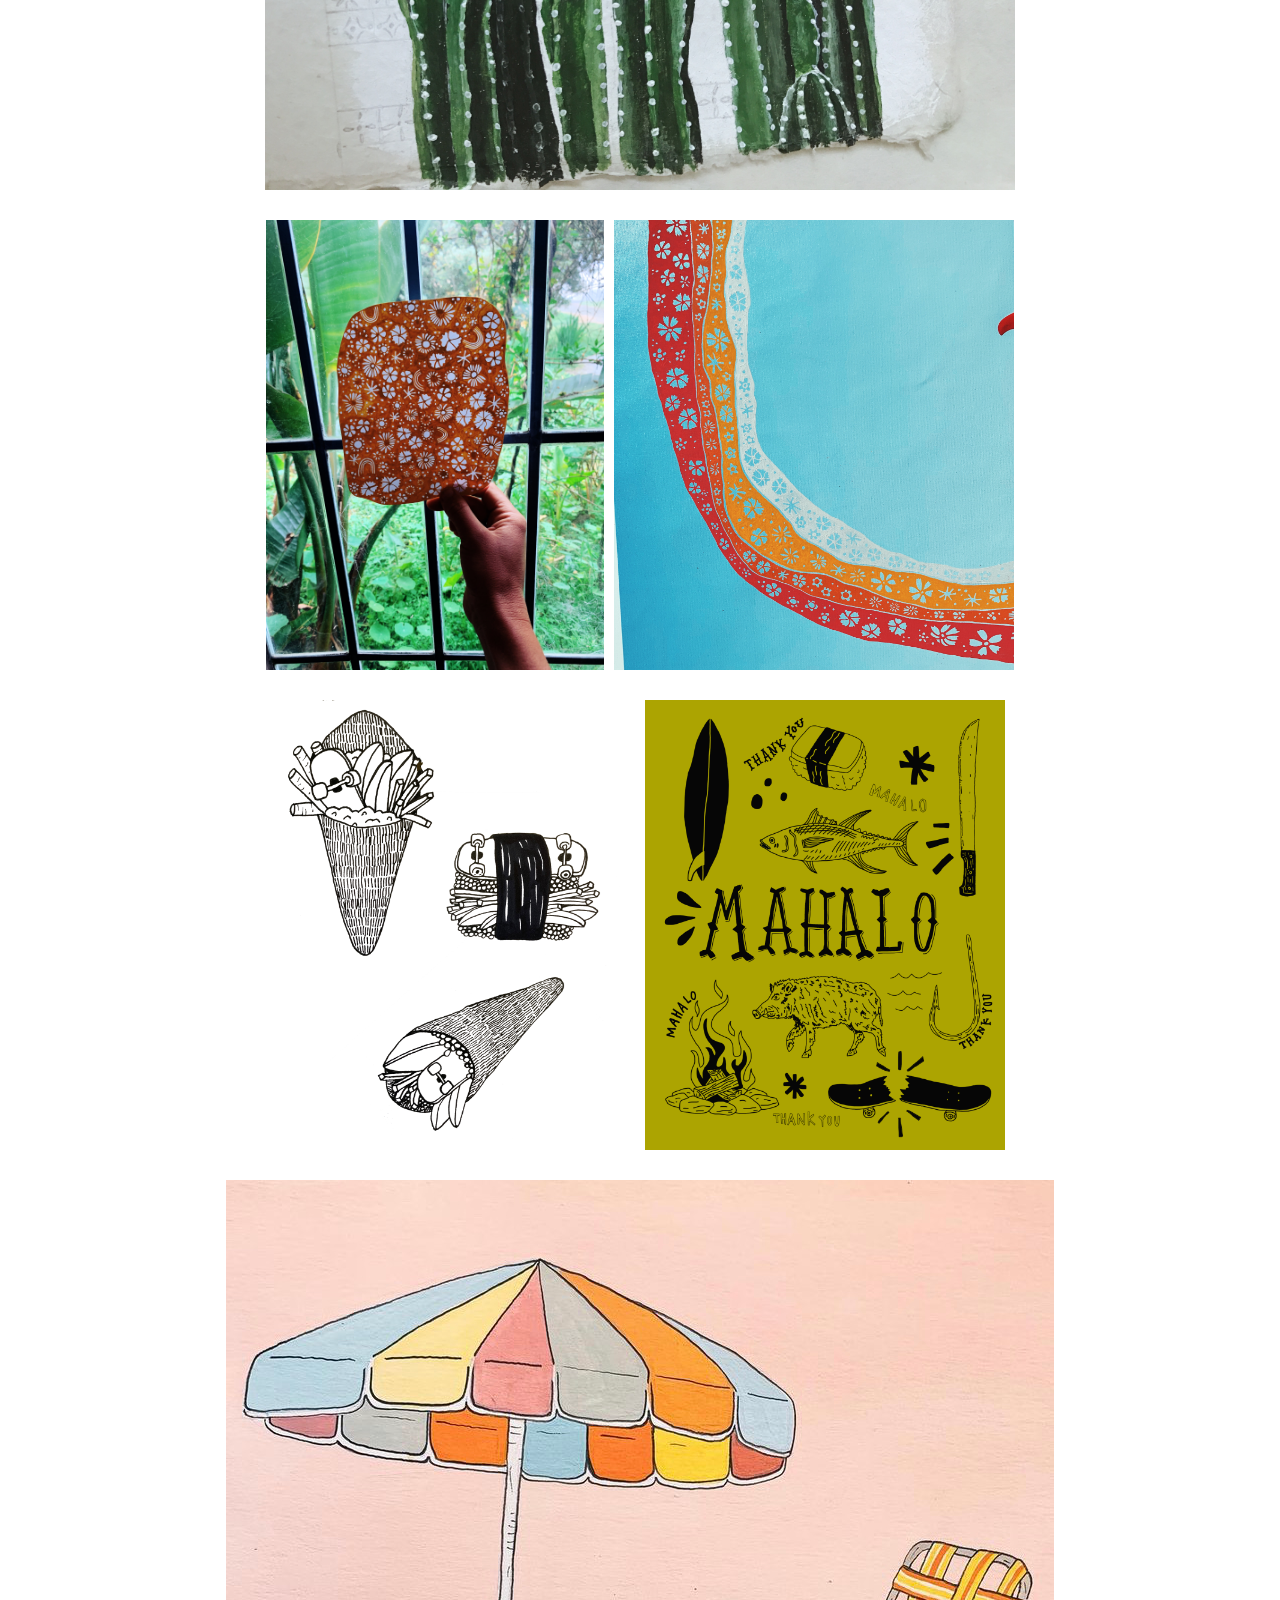
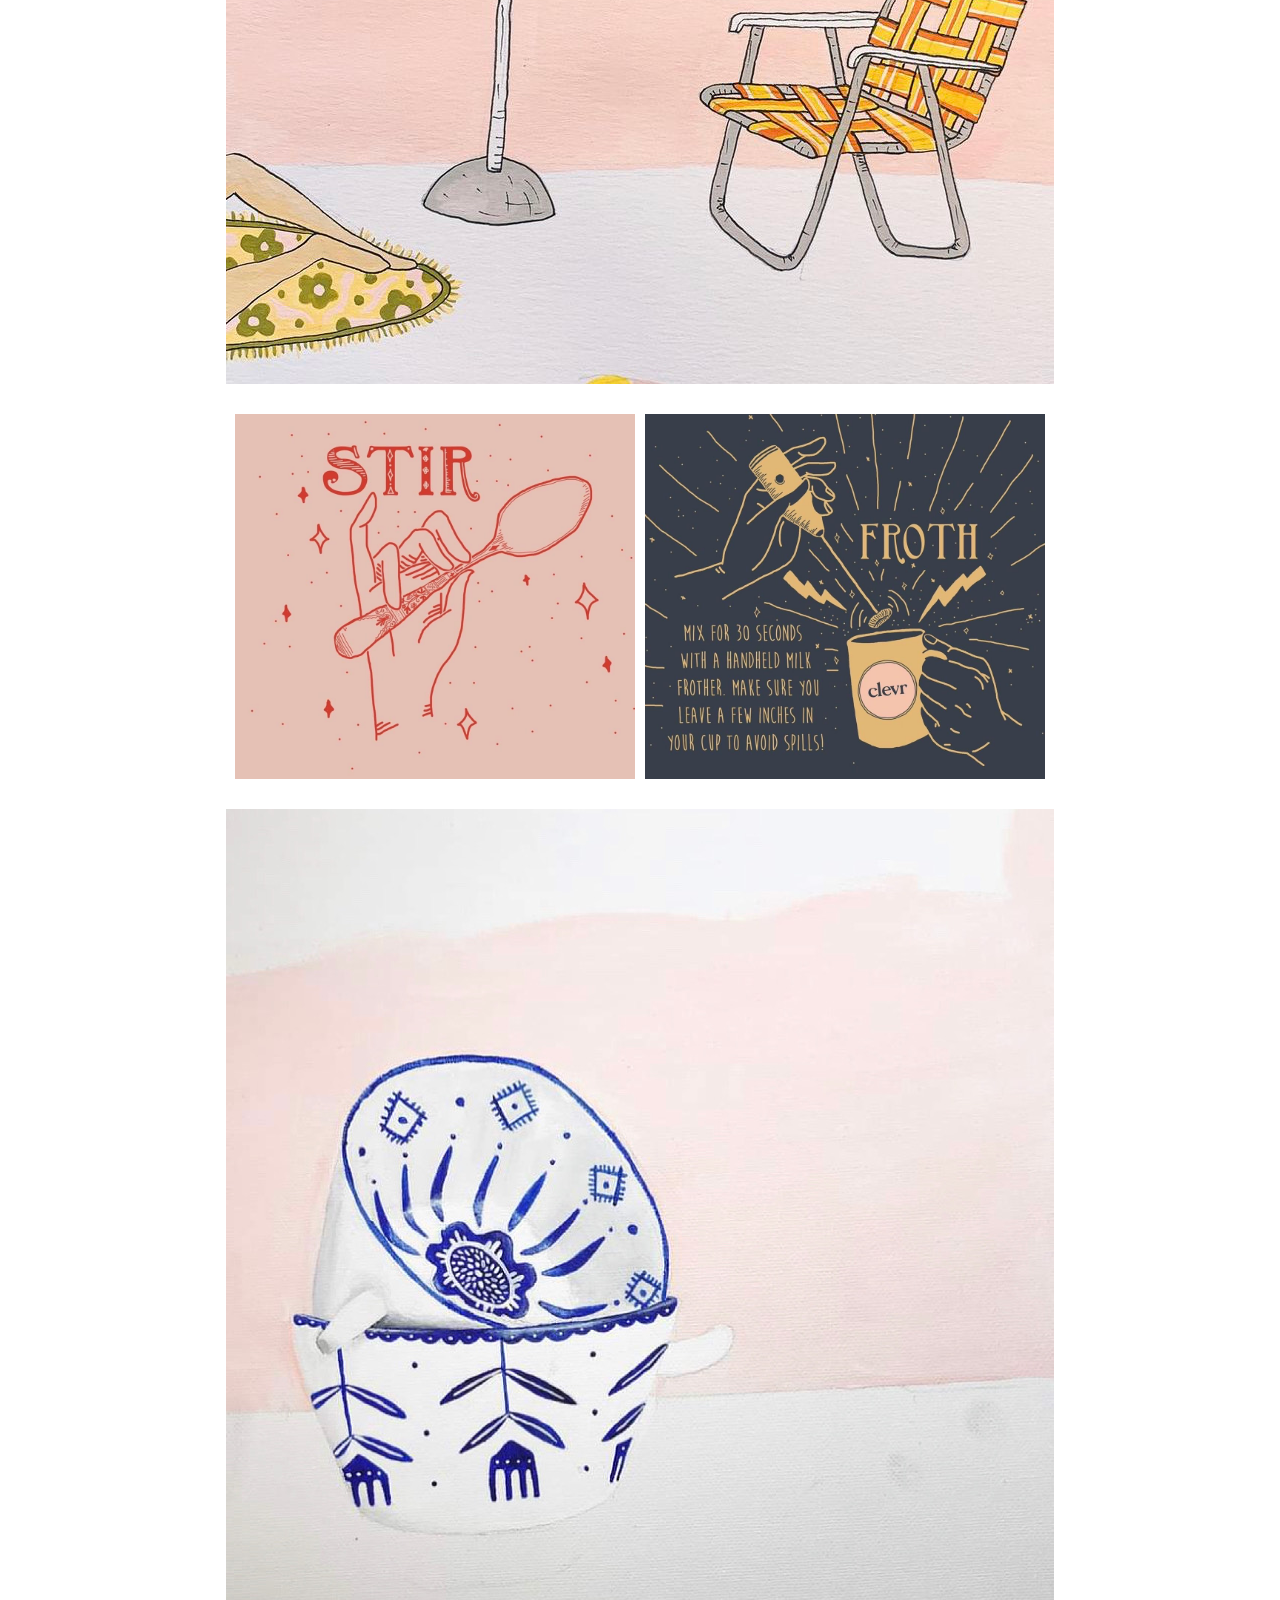
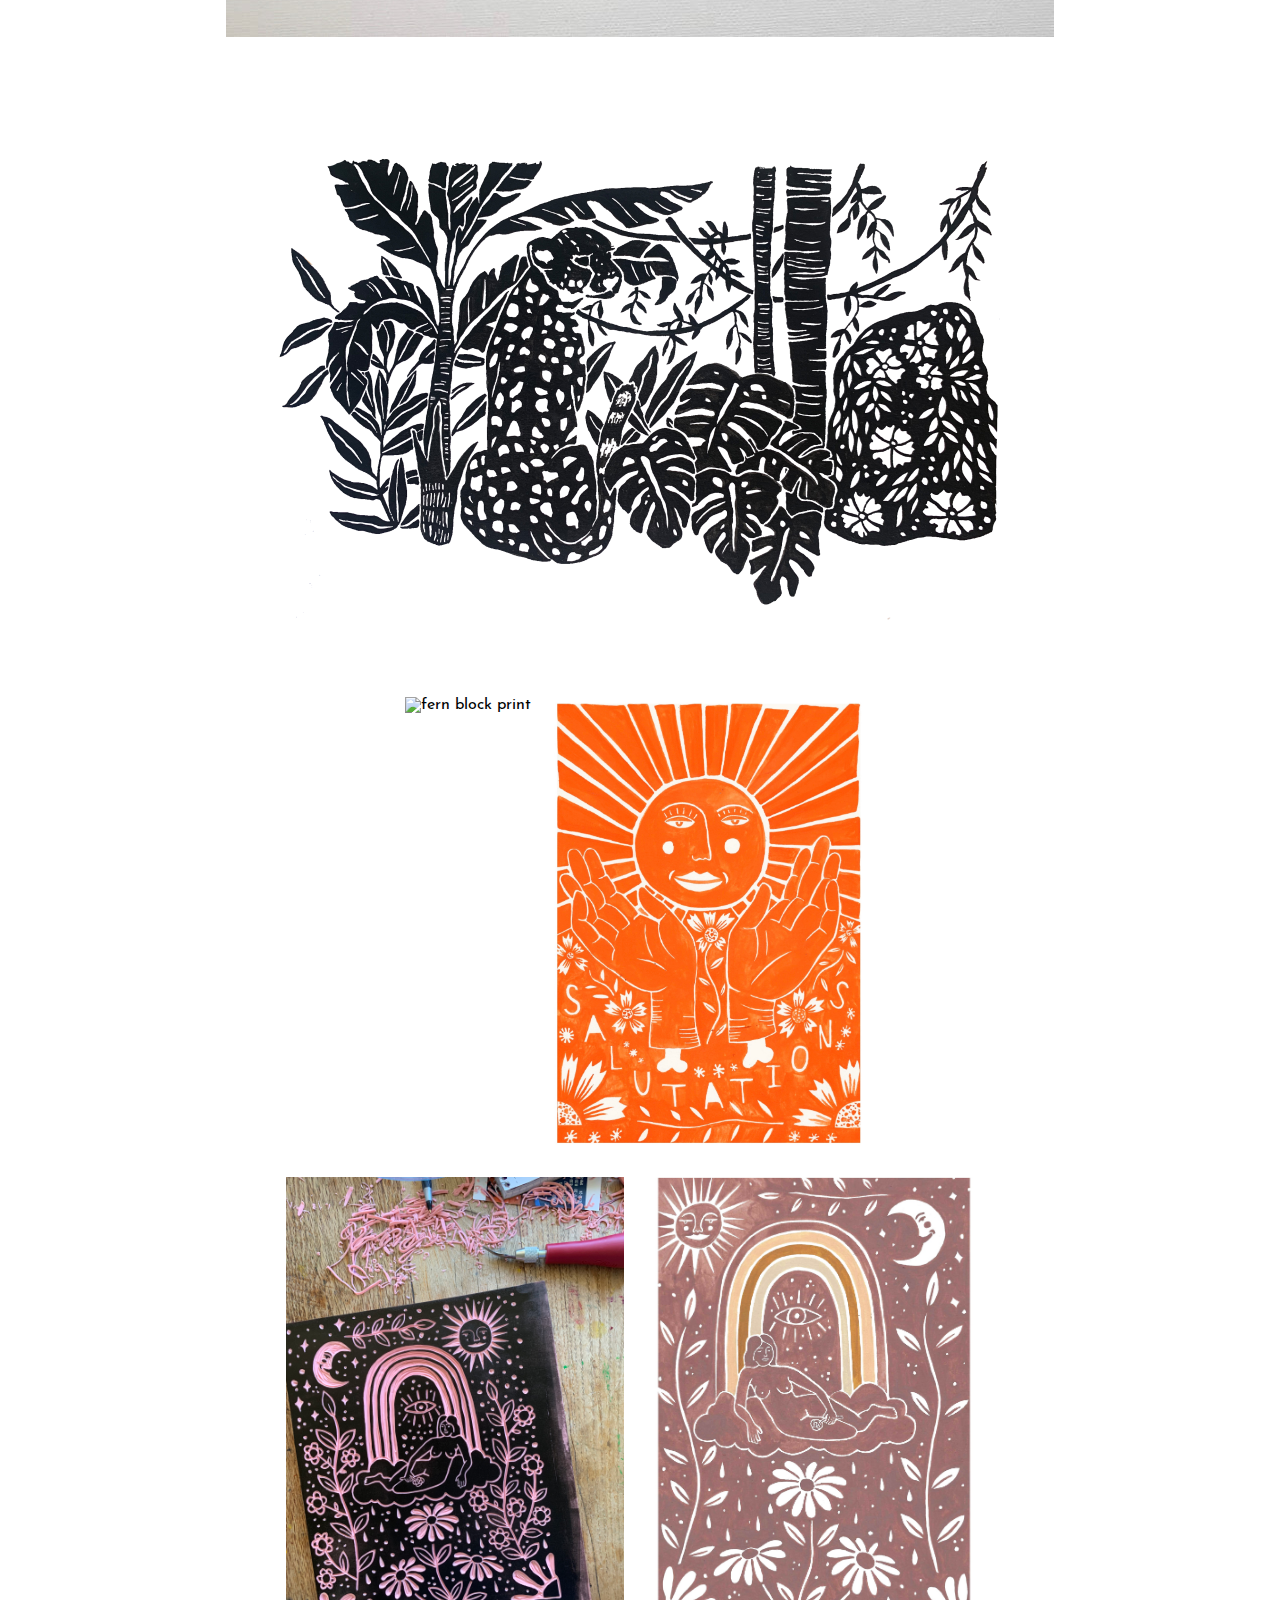
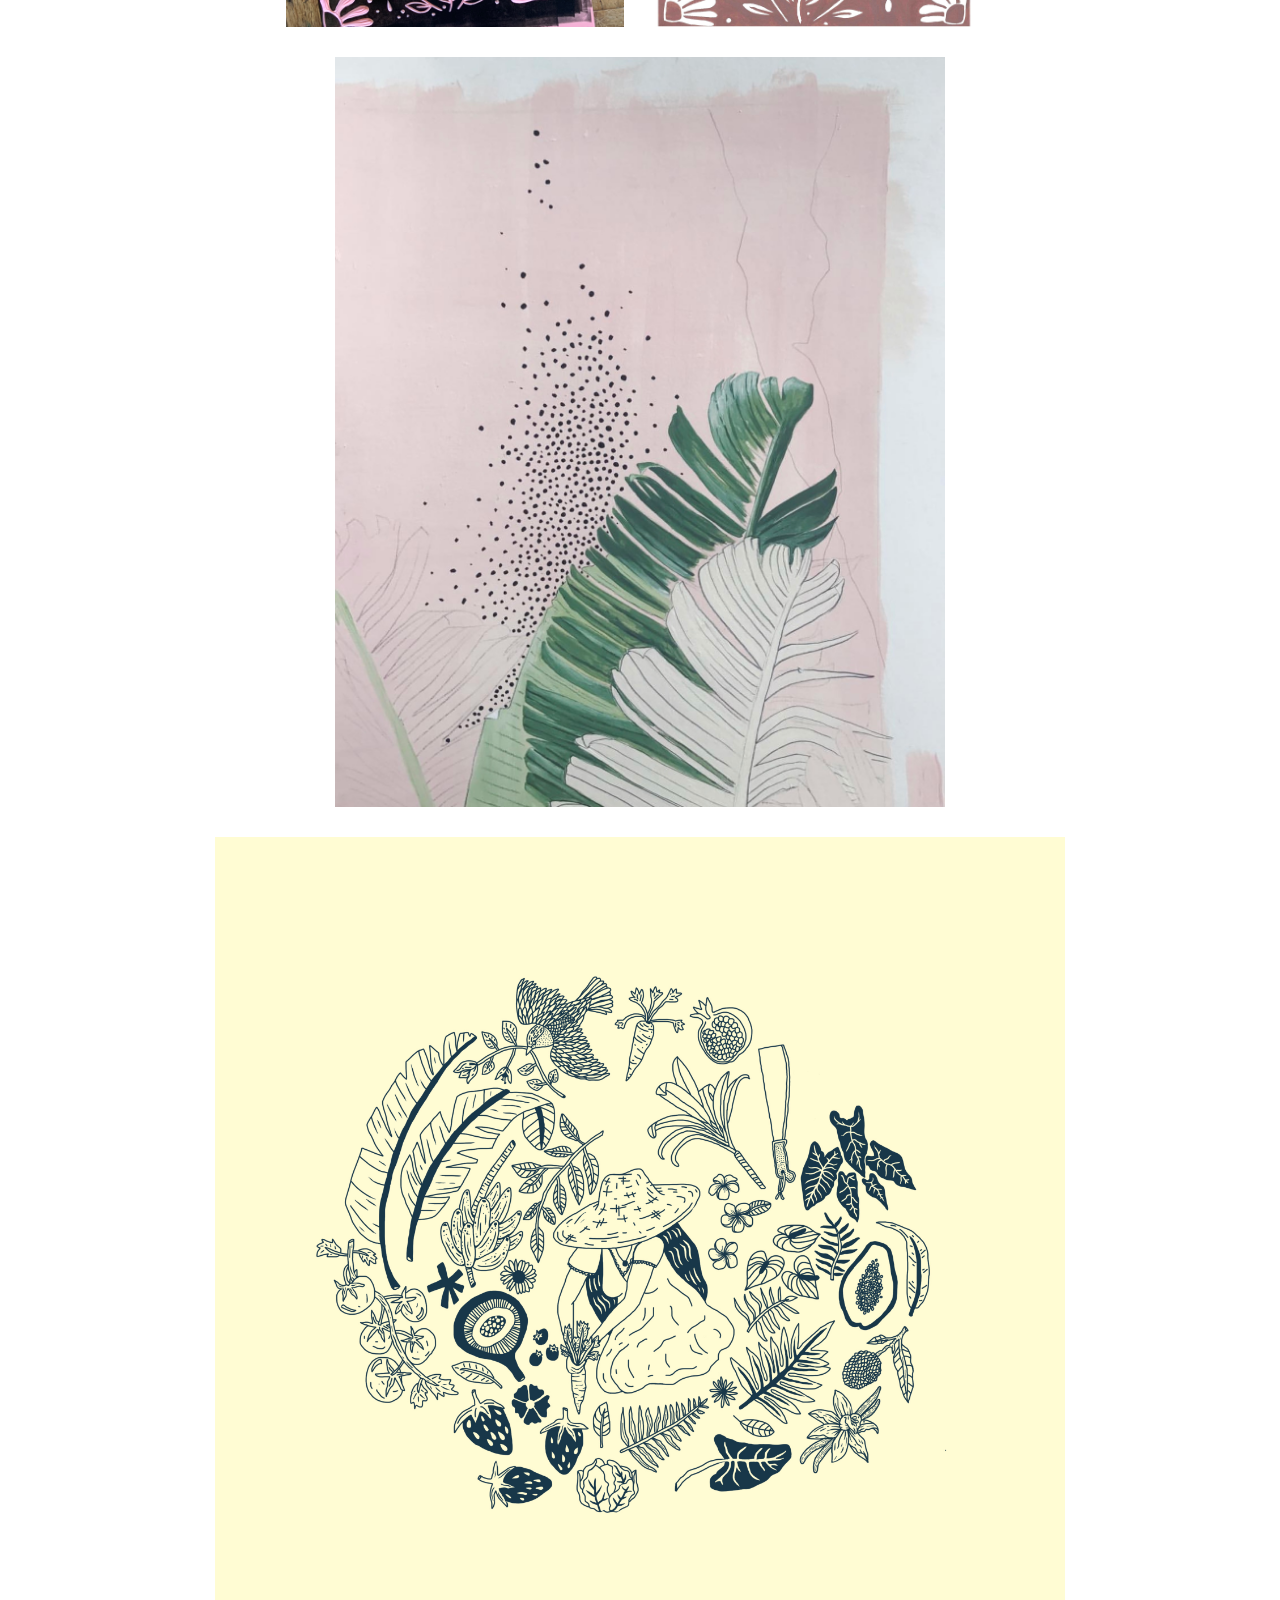
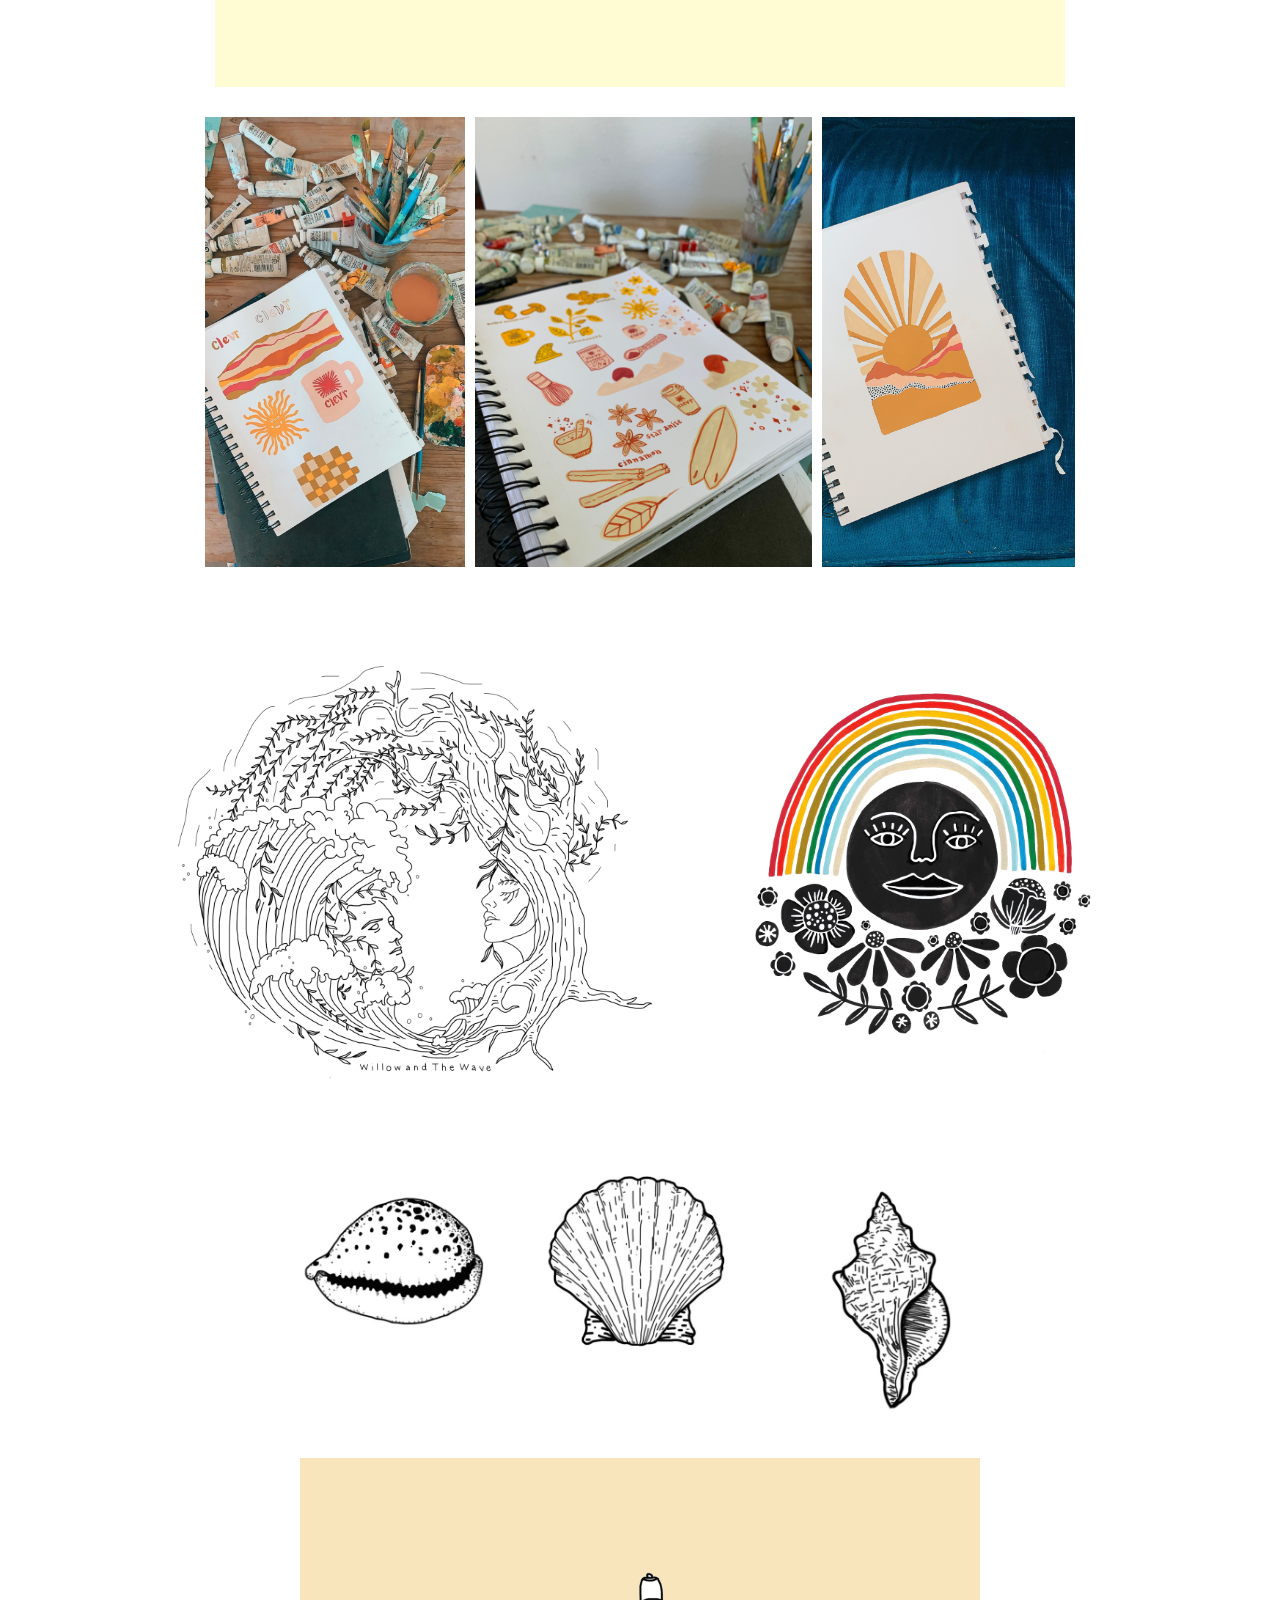
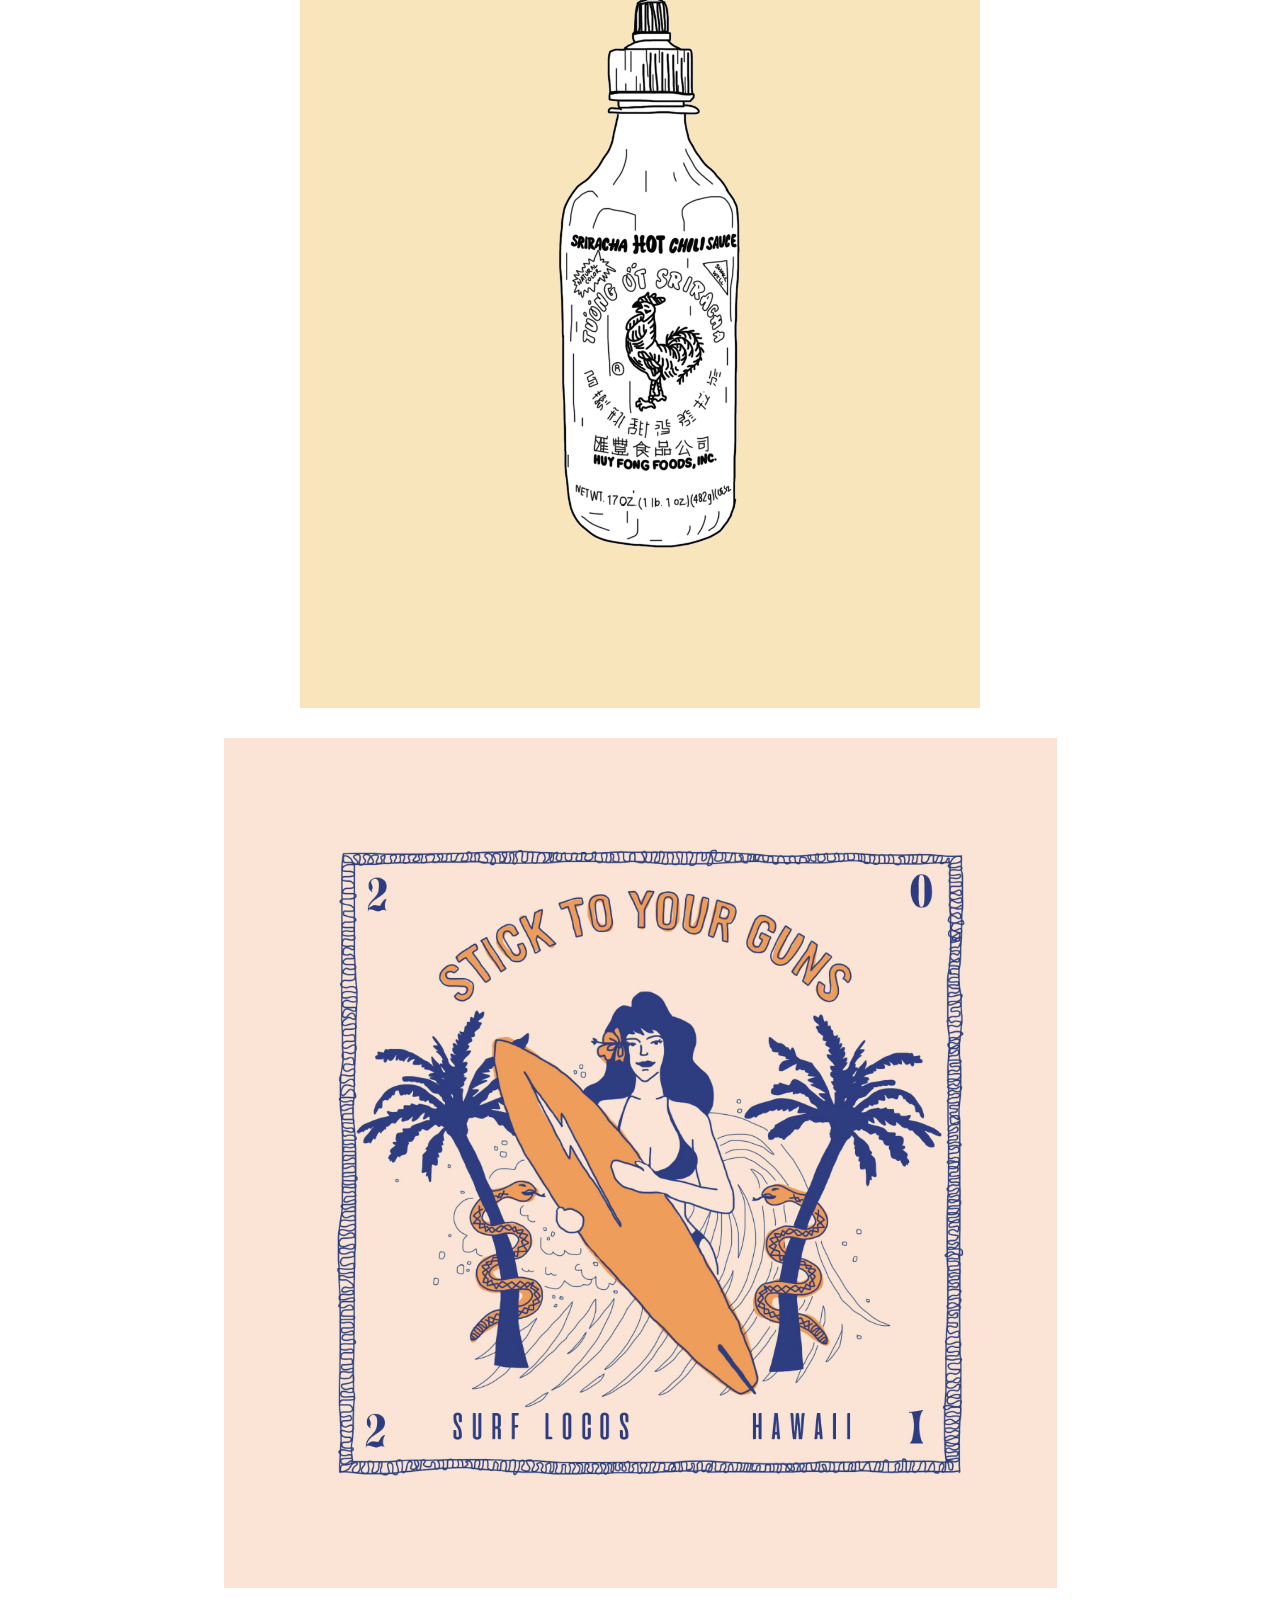
==== commit 80b8acd5: "clean css redundancies" ====
--- a/index.html
+++ b/index.html
@@ -9,141 +9,141 @@
   <body>
     <h1 class="title">BEVY AND BRINE</h1>
     <div class="navbar"> 
+       <div class="about"><a href="index.html">Home</a></div>
         <div class="about"><a href="navbar/about.html">About</a></div>
         <div class="collaborations"><a href="navbar/collaborations.html">Collaborations</a></div>
         <div class="contact"><a href="navbar/contact.html">Contact</a></div>
         <div class="services"><a href="navbar/services.html">Services</a></div>
-        <div class="work"><a href="navbar/work.html">Work</a></div>
         </div>
 
         <div class="photob1">
             <img class="pic1" src="images/littetree.jpg" alt="baby tree">
-            <img class="pic2" src="images/avotree.jpg" alt="baby avocado tree">
+            <img class="pic1" src="images/avotree.jpg" alt="baby avocado tree">
         </div>
 
         <div class="photob2">
             <img class="pic3" src="images/block2.JPG" alt="block print art">
-            <img class="pic4" src="images/sunlove.jpeg" alt="girl hugging a sun">
+            <img class="pic3" src="images/sunlove.jpeg" alt="girl hugging a sun">
         </div>
 
         <div class="photob3">
             <img class="pic5" src="images/mixed3.jpg" alt="mixed media art">
         </div>
 
-        <div class="photob4">
-            <img class="pic6" src="images/mixed4.JPG" alt="mixed media art">
+        <div class="photob3">
+            <img class="pic5" src="images/mixed4.JPG" alt="mixed media art">
         </div>
 
-        <div class="photob5">
-            <img class="pic7" src="images/pattern.jpg" alt="pattern art">
+        <div class="photob3">
+            <img class="pic5" src="images/pattern.jpg" alt="pattern art">
         </div>
 
-        <div class="photob6">
-            <img class="pic8" src="images/totebag.jpeg" alt="tote bag with art">
-            <img class="pic9" src="images/taro.jpg" alt="taro plant graphic">
+        <div class="photob2">
+            <img class="pic3" src="images/totebag.jpeg" alt="tote bag with art">
+            <img class="pic3" src="images/taro.jpg" alt="taro plant graphic">
         </div>
 
-        <div class="photob7">
-            <img class="pic10" src="images/toyota.jpg" alt="truck illustration">
+        <div class="photob3">
+            <img class="pic6" src="images/toyota.jpg" alt="truck illustration">
         </div>
 
         <div class="photob8">
-            <img class="pic11" src="images/resin1.JPG" alt="resin finished art">
-            <img class="pic12" src="images/resin8.jpg" alt="resin finished art">
-            <img class="pic13" src="images/resin2.JPG" alt="resin finished art">
+            <img class="pic7" src="images/resin1.JPG" alt="resin finished art">
+            <img class="pic7" src="images/resin8.jpg" alt="resin finished art">
+            <img class="pic7" src="images/resin2.JPG" alt="resin finished art">
         </div>
 
-        <div class="photob9">
-            <img class="pic14" src="images/resin7.jpg" alt="resin finished art">
-            <img class="pic15" src="images/resin6.jpg" alt="resin finished art">
+        <div class="photob2">
+            <img class="pic3" src="images/resin7.jpg" alt="resin finished art">
+            <img class="pic3" src="images/resin6.jpg" alt="resin finished art">
         </div>
 
-        <div class="photob28">
-            <img class="pic43" src="images/spoon.jpg" alt="a wooden spoon">
-            <img class="pic44" src="images/spoon2.jpg" alt="a wooden spoon">
+        <div class="photob2">
+            <img class="pic4" src="images/spoon.jpg" alt="a wooden spoon">
+            <img class="pic4" src="images/spoon2.jpg" alt="a wooden spoon">
         </div>
 
-        <div class="photob10">
-            <img class="pic16" src="images/quilt1.JPG" alt="quilted pattern">
+        <div class="photob2">
+            <img class="pic6" src="images/quilt1.JPG" alt="quilted pattern">
         </div>
 
-        <div class="photob11">
-            <img class="pic17" src="images/cactus.jpeg" alt="cactus painting">
+        <div class="photob2">
+            <img class="pic5" src="images/cactus.jpeg" alt="cactus painting">
         </div>
 
 
-        <div class="photob12">
-            <img class="pic18" src="images/random1.JPG" alt="pattern print">
-            <img class="pic19" src="images/Rainbow1.JPG" alt="rainbow painting">
+        <div class="photob2">
+            <img class="pic3" src="images/random1.JPG" alt="pattern print">
+            <img class="pic3" src="images/Rainbow1.JPG" alt="rainbow painting">
         </div>
 
-        <div class="photob13">
-            <img class="pic20" src="images/sushi black and white.JPG" alt="sushi drawings">
-            <img class="pic21" src="images/mahalo1.jpg" alt="hawaiian theme postcard">
+        <div class="photob2">
+            <img class="pic3" src="images/sushi black and white.JPG" alt="sushi drawings">
+            <img class="pic3" src="images/mahalo1.jpg" alt="hawaiian theme postcard">
         </div>
 
-        <div class="photob14">
-            <img class="pic22" src="images/lawnchair.jpg" alt="lawn chair illustraion">
+        <div class="photob2">
+            <img class="pic6" src="images/lawnchair.jpg" alt="lawn chair illustraion">
         </div>
 
-        <div class="photob15">
-            <img class="pic23" src="images/coffee1.jpeg" alt="coffee company add">
-            <img class="pic24" src="images/coffee2.jpeg" alt="coffee company add">
+        <div class="photob2">
+            <img class="pic8" src="images/coffee1.jpeg" alt="coffee company add">
+            <img class="pic8" src="images/coffee2.jpeg" alt="coffee company add">
         </div>
 
-        <div class="photob16">
-            <img class="pic25" src="images/pottery.JPG" alt="pottery with fun art">
+        <div class="photob2">
+            <img class="pic6" src="images/pottery.JPG" alt="pottery with fun art">
         </div>
 
-        <div class="photob17">
-            <img class="pic26" src="images/junglecat.jpg" alt="panther in the jungle illustration">
+        <div class="photob2">
+            <img class="pic5" src="images/junglecat.jpg" alt="panther in the jungle illustration">
         </div>
 
-        <div class="photob18">
-            <img class="pic27" src="images/block1.JPG" alt="fern block print">
-            <img class="pic28" src="images/salutations.jpeg" alt="postcard print">
+        <div class="photob2">
+            <img class="pic3" src="images/block1.JPG" alt="fern block print">
+            <img class="pic3" src="images/salutations.jpeg" alt="postcard print">
         </div>
 
-        <div class="photob19">
-            <img class="pic29" src="images/blockcarving205.jpeg" alt="block print carving">
-            <img class="pic30" src="images/image2.jpeg" alt="block print lady">
+        <div class="photob2">
+            <img class="pic3" src="images/blockcarving205.jpeg" alt="block print carving">
+            <img class="pic3" src="images/image2.jpeg" alt="block print lady">
         </div>
 
-        <div class="photob20">
-            <img class="pic31" src="images/funplants.jpg" alt="painted plants">
+        <div class="photob2">
+            <img class="pic5" src="images/funplants.jpg" alt="painted plants">
         </div>
 
-        <div class="photob21">
-            <img class="pic32" src="images/gardenlady.jpg" alt="lady in the garden">
+        <div class="photob2">
+            <img class="pic6" src="images/gardenlady.jpg" alt="lady in the garden">
         </div>
 
-        <div class="photob22">
-            <img class="pic34" src="images/clevrpaints.jpeg" alt="coffee themed doodles">
-            <img class="pic33" src="images/clevrpaints2.jpeg" alt="coffee themed doodles">
-            <img class="pic35" src="images/sunset.jpeg" alt="sunset painting">
+        <div class="photob2">
+            <img class="pic3" src="images/clevrpaints.jpeg" alt="coffee themed doodles">
+            <img class="pic3" src="images/clevrpaints2.jpeg" alt="coffee themed doodles">
+            <img class="pic3" src="images/sunset.jpeg" alt="sunset painting">
         </div>
 
-        <div class="photob23">
-            <img class="pic36" src="images/willow.png" alt="wave mixing with trees">
-            <img class="pic37" src="images/colorandblacksunrainbow copy.jpg" alt="rainbow design">
+        <div class="photob2">
+            <img class="pic4" src="images/willow.png" alt="wave mixing with trees">
+            <img class="pic4" src="images/colorandblacksunrainbow copy.jpg" alt="rainbow design">
         </div>
 
-        <div class="photob24">
-            <img class="pic38" src="images/shells2.jpg" alt="sea shells">
+        <div class="photob3">
+            <img class="pic6" src="images/shells2.jpg" alt="sea shells">
         </div>
 
-        <div class="photob25">
-            <img class="pic39" src="images/srisri.jpeg" alt="sriracha hotsauce illustration">
+        <div class="photob2">
+            <img class="pic6" src="images/srisri.jpeg" alt="sriracha hotsauce illustration">
         </div>
 
 
-        <div class="photob26">
-            <img class="pic40" src="images/stick to your guns2.jpeg" alt="big wave contest advertisment">
+        <div class="photob2">
+            <img class="pic6" src="images/stick to your guns2.jpeg" alt="big wave contest advertisment">
         </div>
 
-        <div class="photob27">
-            <img class="pic41" src="images/huntergdrawing.jpg" alt="surfer dude illustration">
-            <img class="pic42" src="images/hunterg.JPG" alt="surfer dude illustration">
+        <div class="photob2">
+            <img class="pic4" src="images/huntergdrawing.jpg" alt="surfer dude illustration">
+            <img class="pic4" src="images/hunterg.JPG" alt="surfer dude illustration">
         </div>
 
         
@@ -154,5 +154,6 @@
 
 
     </div>
+    <script src="script.js"></script>
   </body>
 </html>--- a/style.css
+++ b/style.css
@@ -1,159 +1,204 @@
  @font-face {
-font-family: myFont;
-src: url(fonts/Jose.ttf);
-}
-
-body {
-    font-family: myFont, sans-serif;
-    
+   font-family: myFont;
+   src: url(fonts/Jose.ttf);
+ }
+
+ body {
+   font-family: myFont, sans-serif;
+
+ }
+
+ .title,
+ .colabtitle {
+   font-family: myFont;
+   display: flex;
+   justify-content: center;
+   align-items: center;
+   margin-top: 70px;
+ }
+
+ .navbar {
+   text-decoration: none;
+   font-family: myFont;
+   display: flex;
+   justify-content: center;
+   align-items: center;
+   gap: 15px;
+   text-decoration: none;
+   font-size: small;
+
+ }
+
+ .navbar a {
+   text-decoration: none;
+ }
+
+ .textbox {
+   display: flex;
+   justify-content: center;
+   align-items: center;
+   margin: 70px;
+ }
+
+ .footer {
+   display: flex;
+   justify-content: center;
+   align-items: center;
+   max-width: 100%;
+   margin: 20px 0; 
+ }
+
+.servbox {
+  display: flex;
+  justify-content: space-around;
+  align-items: center;
+  margin:75px;
   }
-  
-.title{
-    font-family: myFont;
-    display: flex;
-    justify-content: center;
-    align-items: center;
-    margin-top: 70px;
-}
-
-.navbar {
-    text-decoration: none;
-    font-family: myFont;
-    display: flex;
-    justify-content: center;
-    align-items: center;
-    gap: 15px;
-    text-decoration: none;
-    font-size: small;
-    
-  }
-
-  .navbar a {
-    text-decoration: none;
-  }
-  
-  .pic1, .pic2 {
-    max-width: 400px;
-    max-height: 400px;
-  }
-
-  .photob1 {
-    display: flex;
-    justify-content: center;
-    margin-top: 35px;
-  }
-
-  .pic3,
-  .pic4,
-  .pic8,
-  .pic9,
-  .pic14,
-  .pic15,
-  .pic18,
-  .pic19,
-  .pic20,
-  .pic21,
-  .pic27,
-  .pic28,
-  .pic29,
-  .pic30,
-  .pic33,
-  .pic34,
-  .pic35
-    {
-    max-width: 450px;
-    max-height: 450px;
-  }
-
- 
-
-   
-  .photob3,
-  .photob4,
-  .photob5,
-  .photob7,
-  .photob24
-    {
-    display: flex;
-    justify-content: center;
-  }
-
-  .photob8 {
-    display: flex;
-    justify-content: center;
-    gap: 10px;
-
-  }
-
-  .photob2,
-  .photob6,
-  .photob9,
-  .photob10,
-  .photob11,
-  .photob12,
-  .photob13,
-  .photob14,
-  .photob15,
-  .photob16,
-  .photob17,
-  .photob18,
-  .photob19,
-  .photob20,
-  .photob21,
-  .photob22,
-  .photob23,
-  .photob25,
-  .photob26,
-  .photob27,
-  .photob28
-   {
-    display: flex;
-    justify-content: center;
-    gap: 10px;
-    margin-top: 30px;
-  }
-
-  .pic36,
-  .pic37,
-  .pic41,
-  .pic42,
-  .pic43,
-  .pic44 {
-    max-width: 550px;
-    max-height: 550px;
-  }
-
-  .pic5,
-  .pic6,
-  .pic7,
-  .pic17,
-  .pic26,
-  .pic31
-   {
-    max-width: 750px;
-    max-height: 750px;
-  }
-
-  .pic10,
-  .pic16,
-  .pic32,
-  .pic38,
-  .pic39,
-  .pic40 {
-    max-width: 850px;
-    max-height: 850px;
-  }
-
-  .pic11,
-  .pic12,
-  .pic13
-  {
-    max-width: 300px;
-    max-height: 300px;
-  }
-
-  .pic23,
-  .pic24{
-    max-width: 400px;
-    max-height: 400px;
-  }+
+.servtext {
+  margin-right:10%;
+  margin-left:10%;
+}
+
+.servtit {
+  display: flex;
+  justify-content: center;
+  align-items: center;
+}
+
+.servimg {
+  max-width:400px;
+  max-height: 400px;
+}
+
+.context {
+  display: flex;
+  justify-content: center;
+  margin-top: 5%;
+  margin-bottom: 5%;
+  margin-left: 10%;
+  margin-right: 10%;
+}
+
+ .pic1 {
+   max-width: 400px;
+   max-height: 400px;
+ }
+
+ .photob1 {
+   display: flex;
+   justify-content: center;
+   margin-top: 35px;
+ }
+
+ .pic3  {
+   max-width: 450px;
+   max-height: 450px;
+ }
+
+
+ .photob3,
+ .colabpicblc {
+   display: flex;
+   justify-content: center;
+ }
+
+ .photob8 {
+   display: flex;
+   justify-content: center;
+   gap: 10px;
+
+ }
+
+ .photob2,
+ .colabpicblc1 {
+   display: flex;
+   justify-content: center;
+   gap: 10px;
+   margin-top: 30px;
+ }
+
+ .pic4 {
+   max-width: 550px;
+   max-height: 550px;
+ }
+
+ .pic5 {
+   max-width: 750px;
+   max-height: 750px;
+ }
+
+ .profpic1,
+ .colabpic {
+   max-width: 650px;
+   max-height: 650px;
+ } 
+
+ .profpic2 {
+   max-width: 800px;
+   max-height: 560px;
+ }
+
+ .pic6,
+ .colabpic1 {
+   max-width: 850px;
+   max-height: 850px;
+ }
+
+ .pic7 {
+   max-width: 300px;
+   max-height: 300px;
+ }
+
+ .pic8 {
+   max-width: 400px;
+   max-height: 400px;
+ }
+
+ .brooke {
+   display: flex;
+   justify-content: center;
+   gap: 30px;
+ }
+
+ .contactpic {
+   max-width: 700px;
+   max-height: 700px;
+ }
+
+ .lightbox {
+   position: fixed;
+   top: 0;
+   left: 0;
+   width: 100%;
+   height: 100%;
+   background-color: rgba(0, 0, 0, 0.8);
+   display: flex;
+   align-items: center;
+   justify-content: center;
+   z-index: 9999;
+   opacity: 0;
+   pointer-events: none;
+   transition: opacity 0.3s ease;
+ }
+
+ .lightbox-show {
+   opacity: 1;
+   pointer-events: auto;
+ }
+
+ .lightbox img {
+   max-width: 90vw;
+   /* Adjust as needed */
+   max-height: 90vh;
+   /* Adjust as needed */
+ }
+
+ .lightbox-close {
+   position: absolute;
+   top: 10px;
+   right: 10px;
+   color: #fff;
+   font-size: 24px;
+   cursor: pointer;
+ }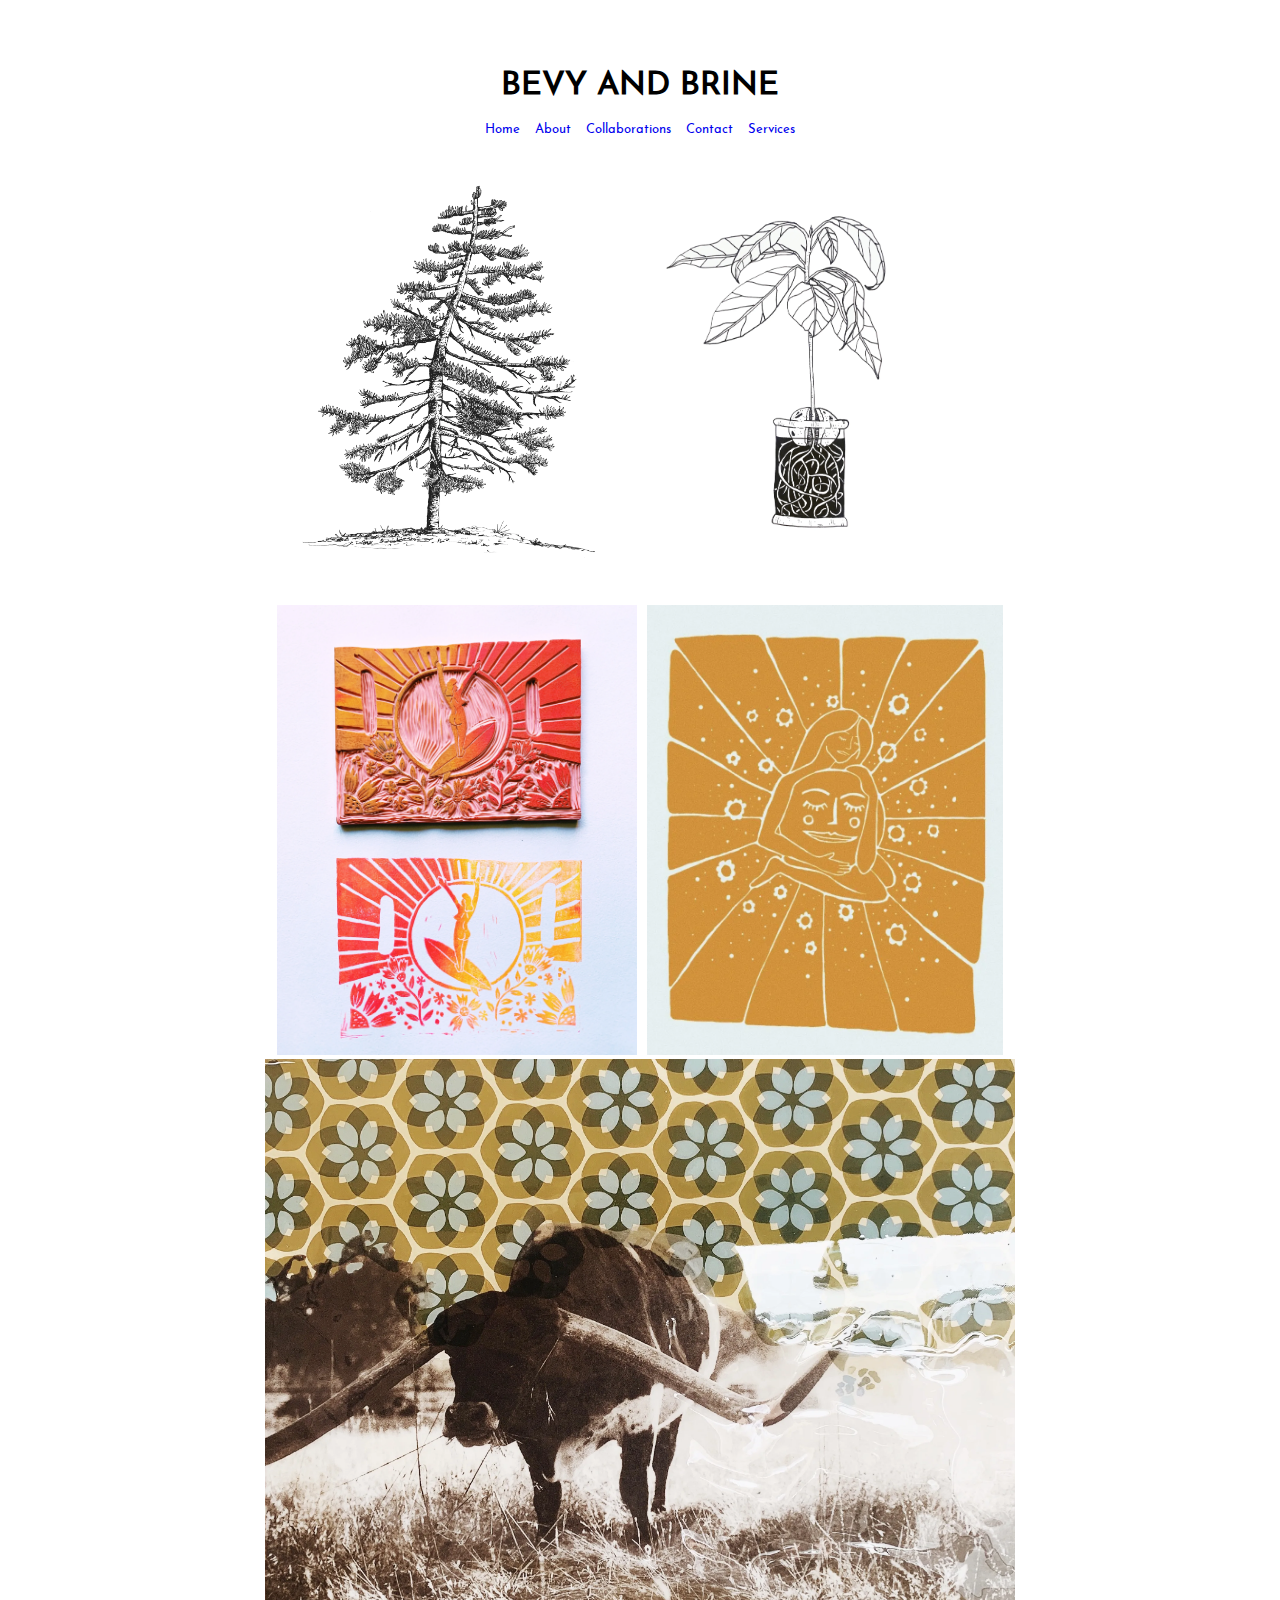
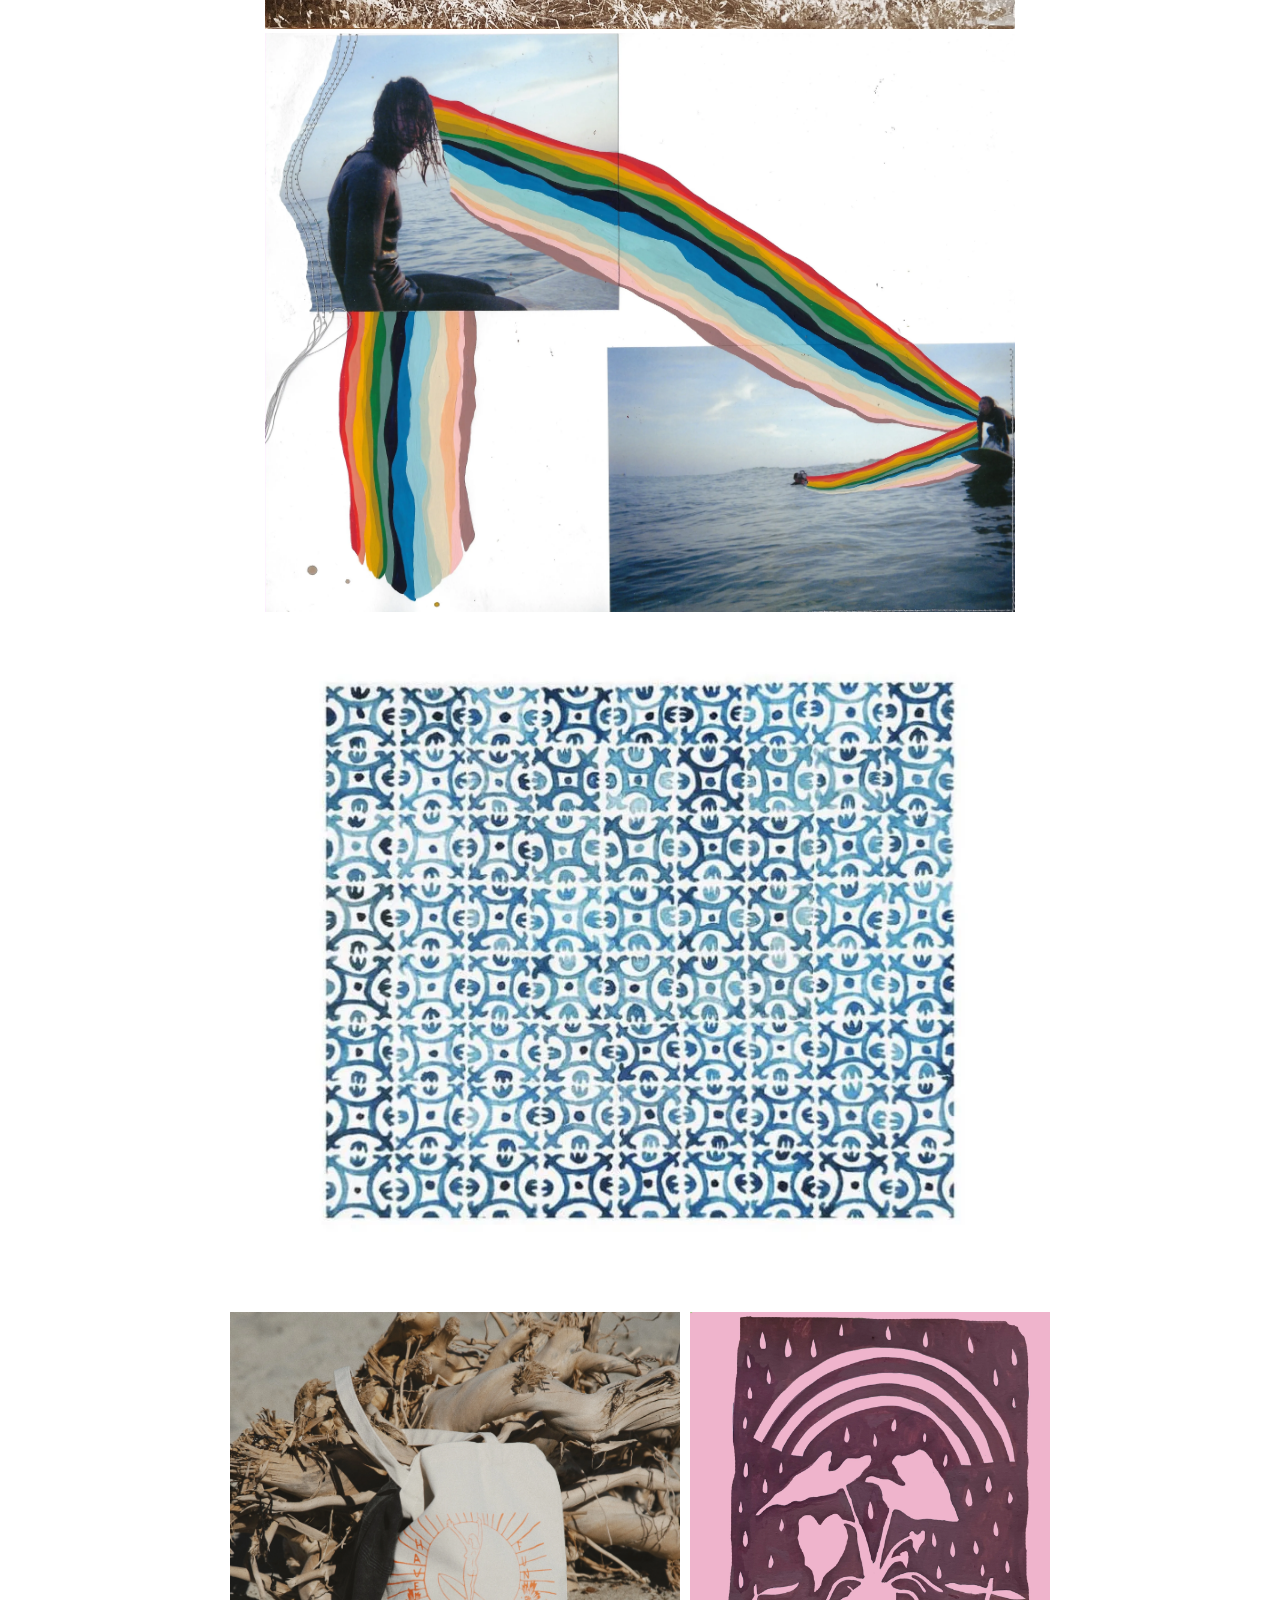
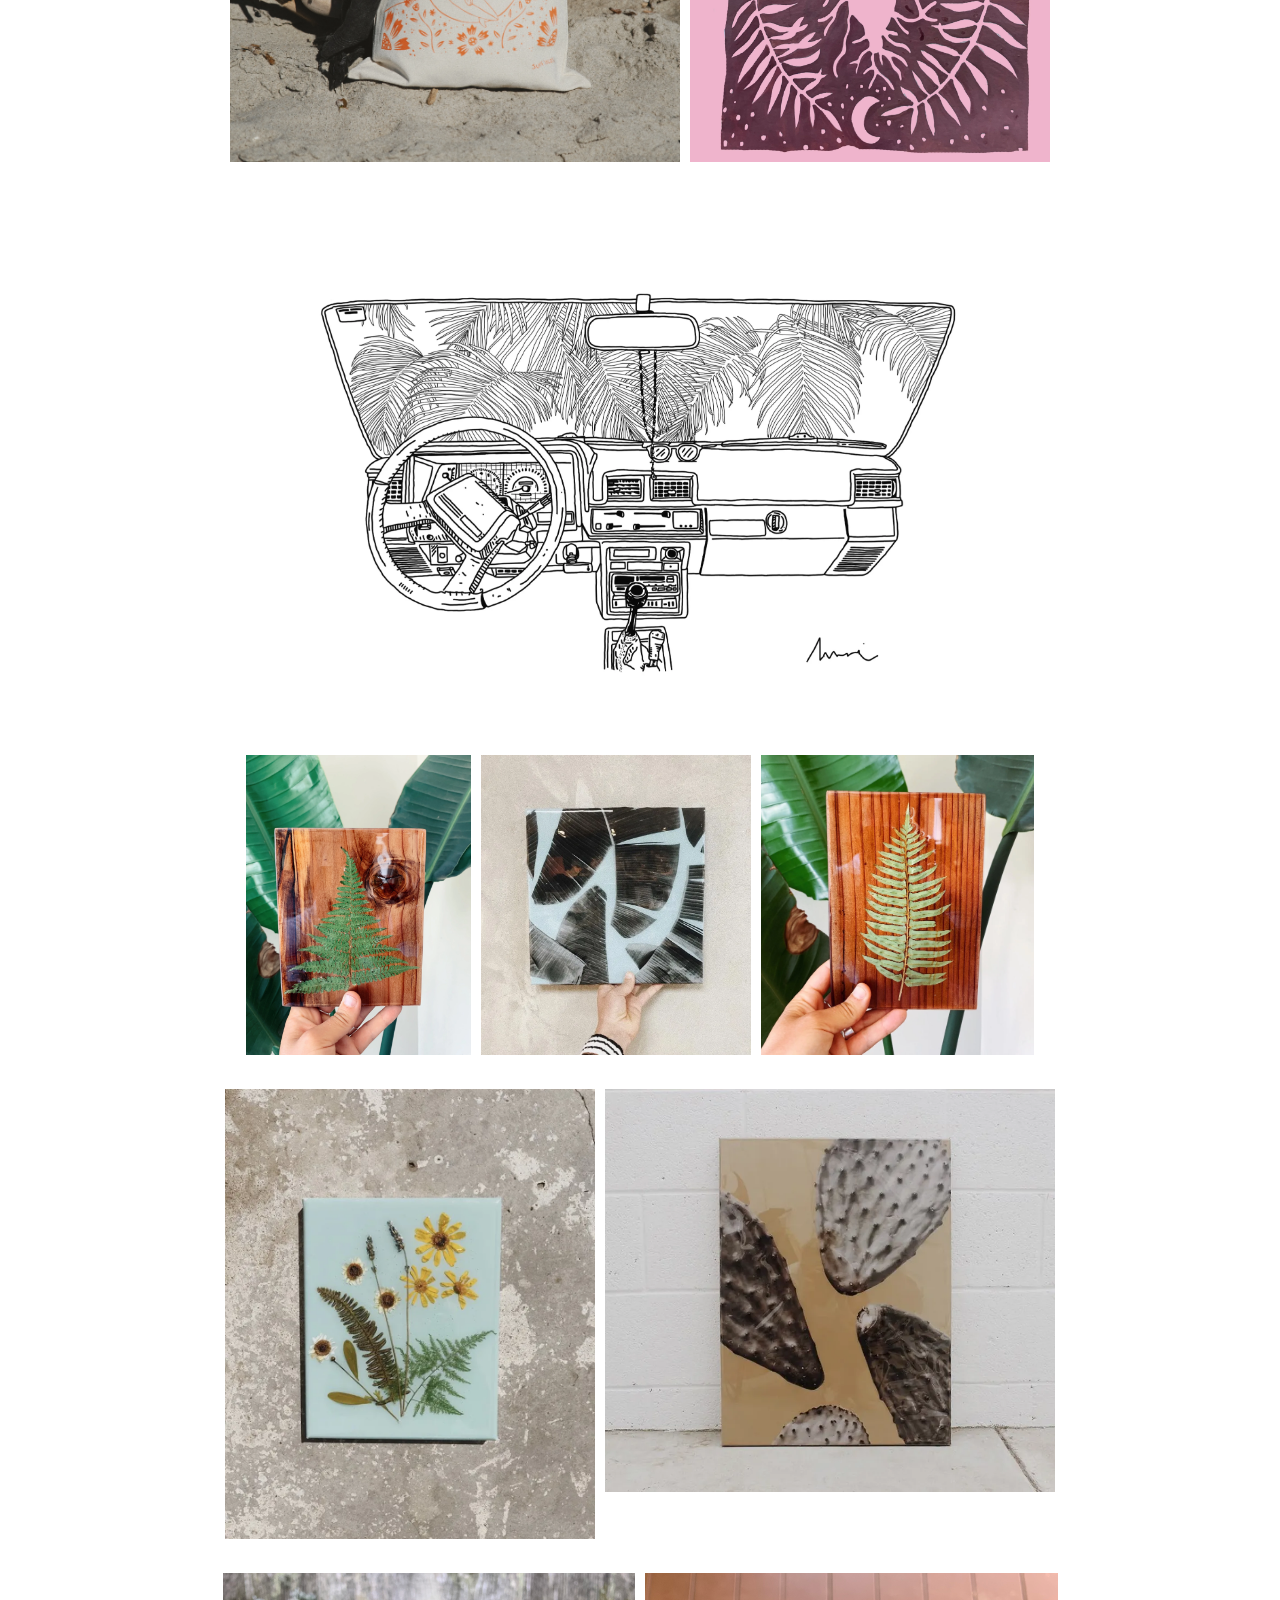
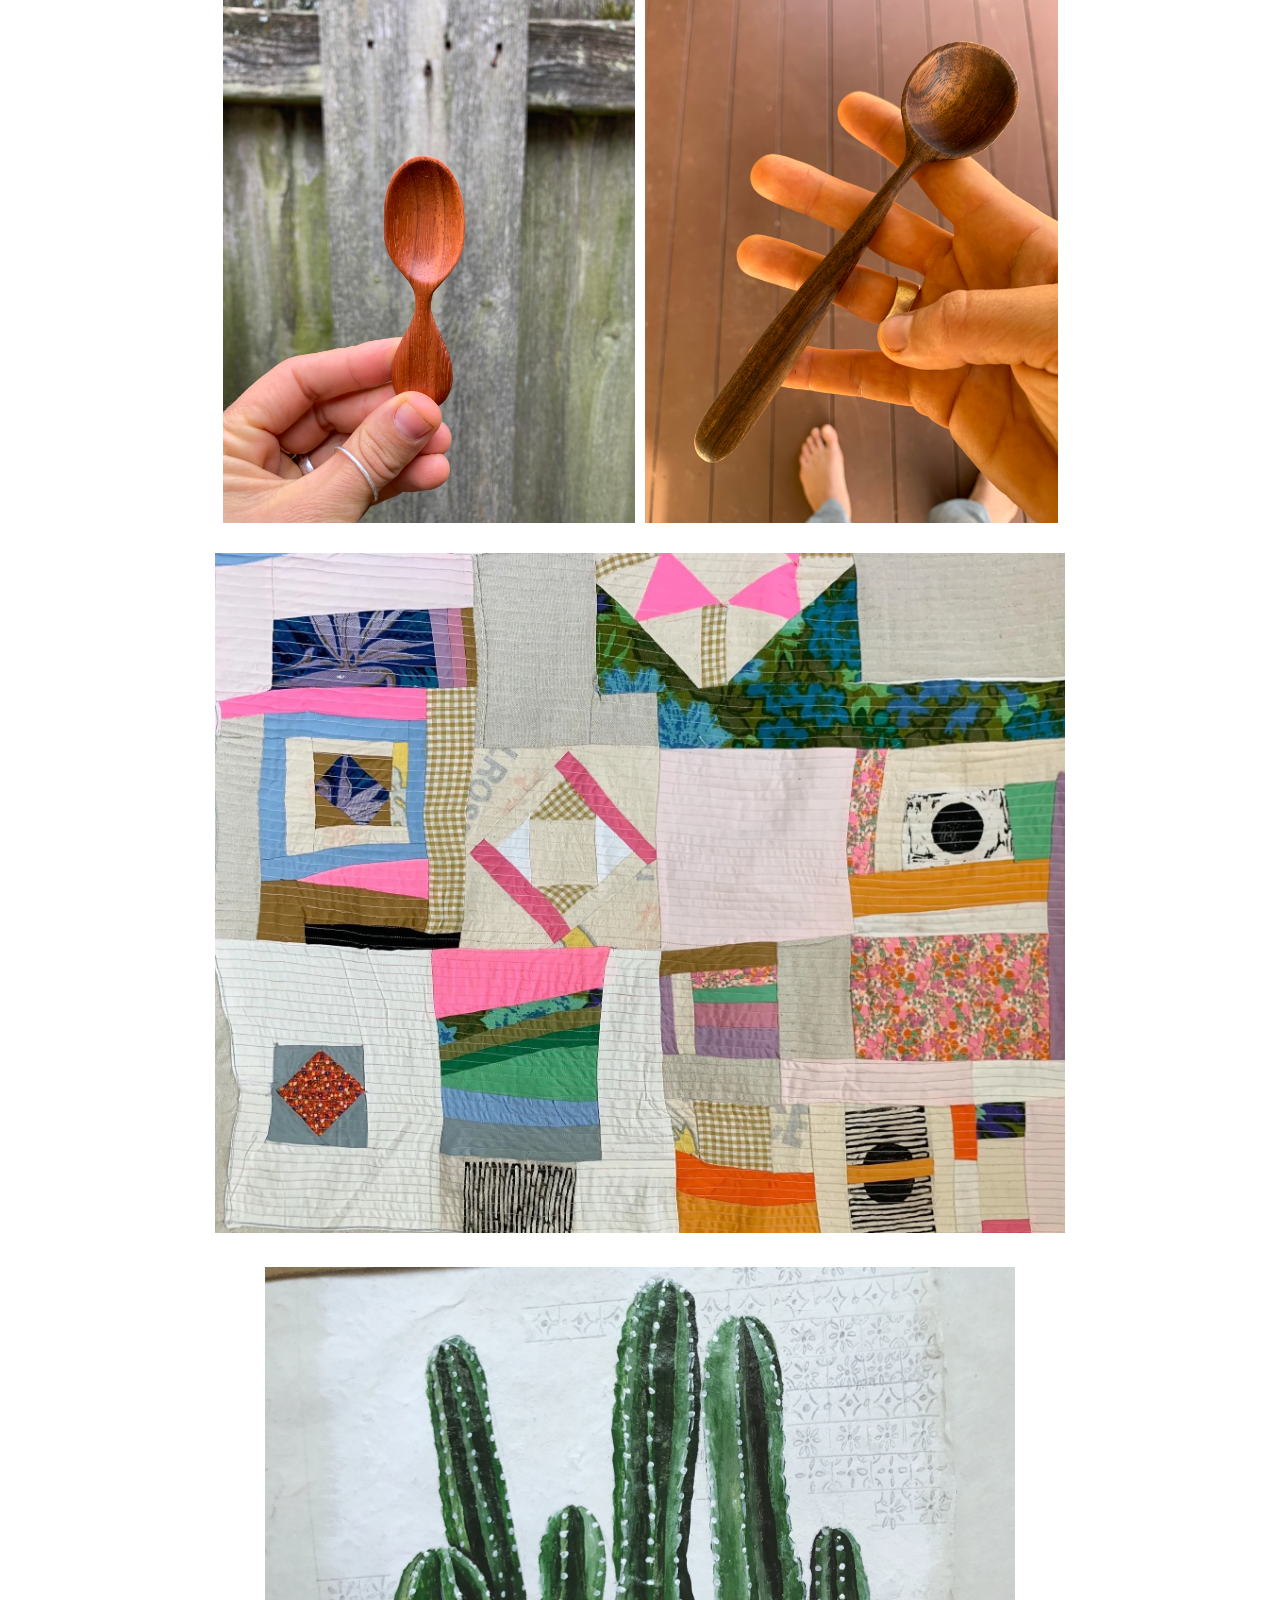
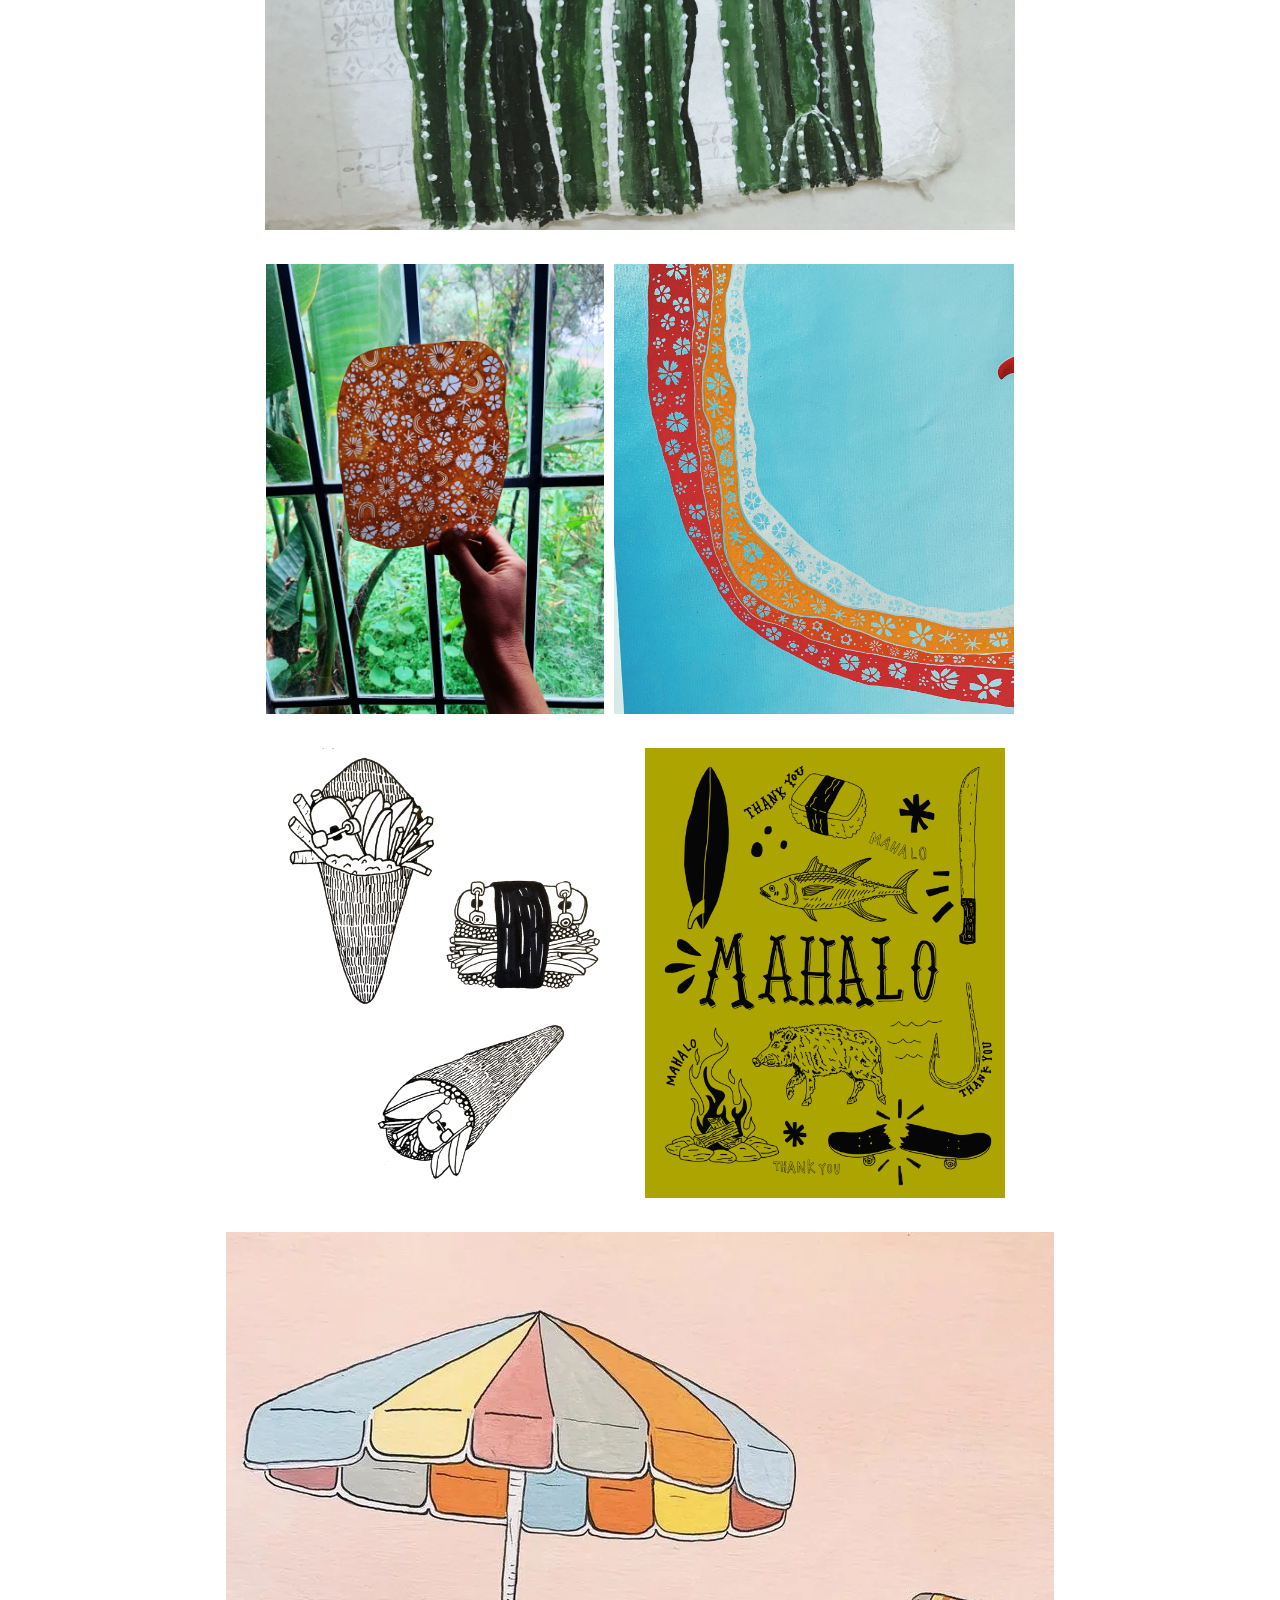
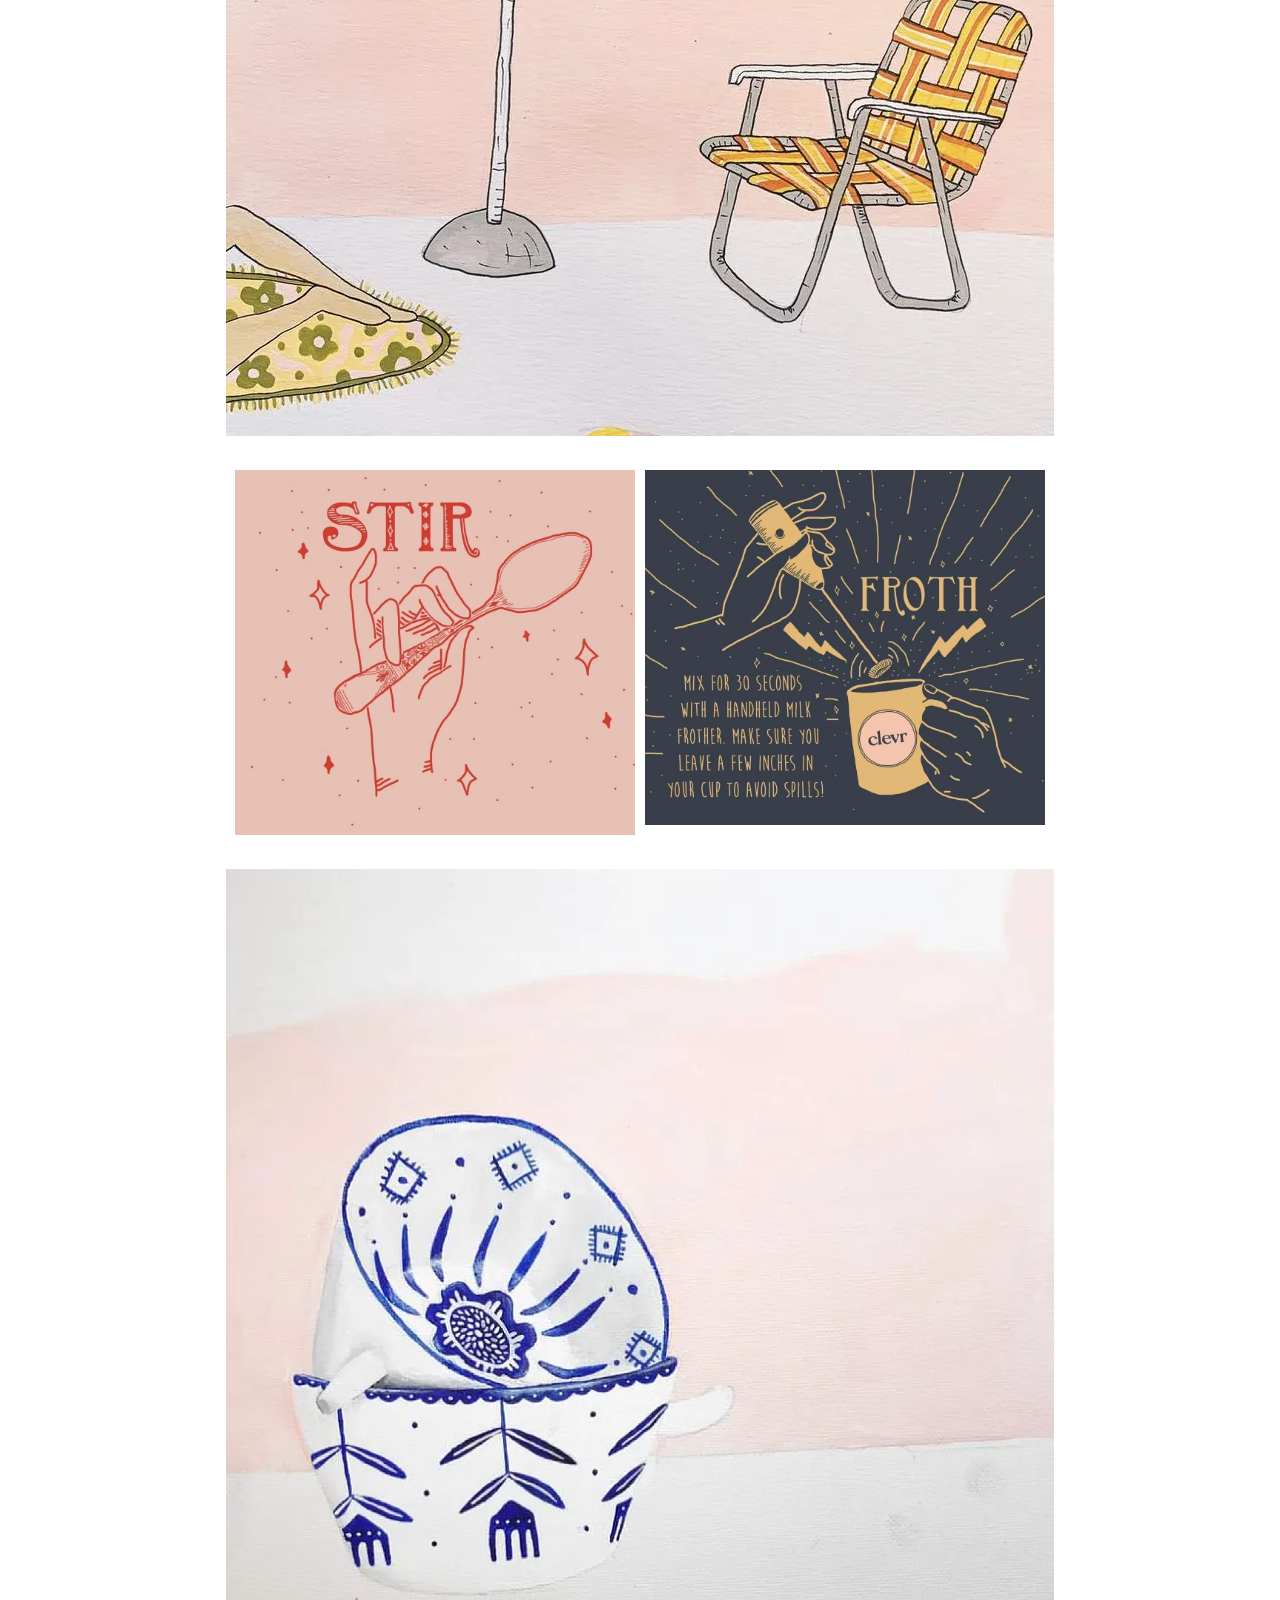
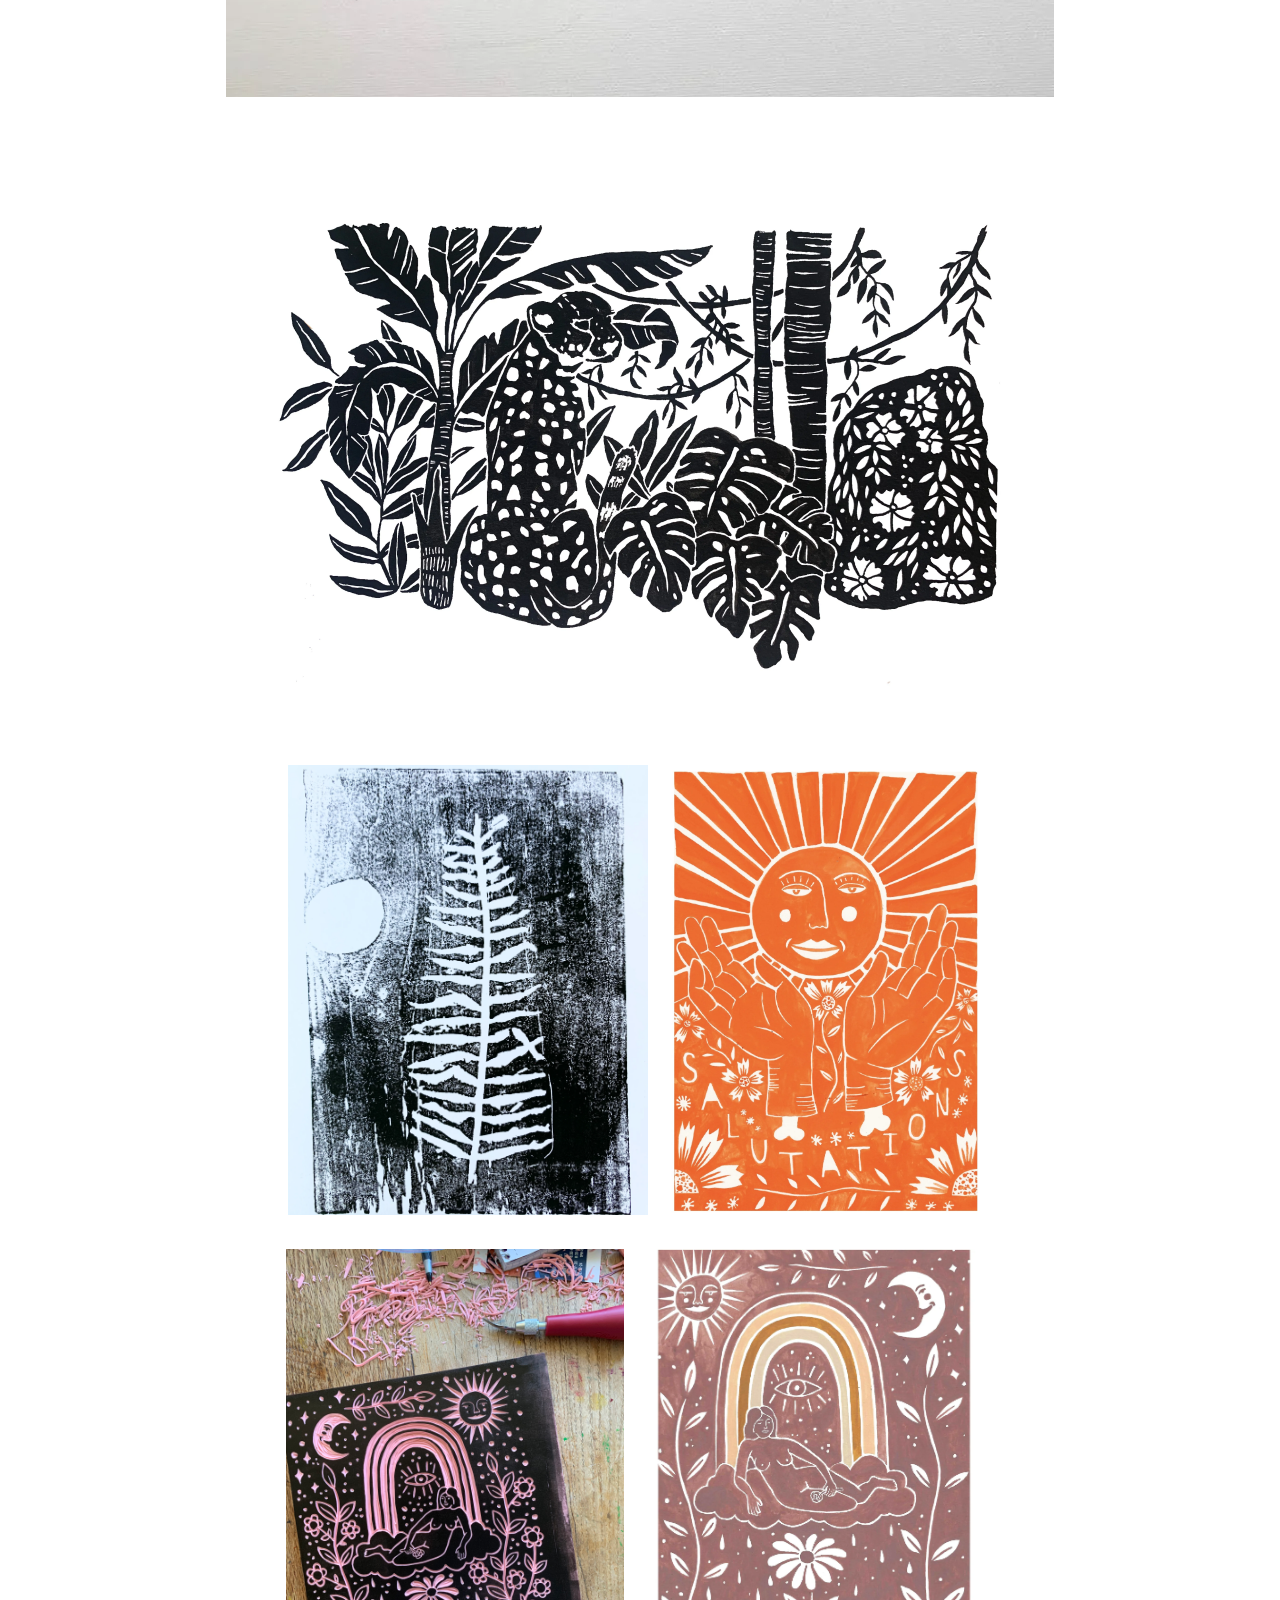
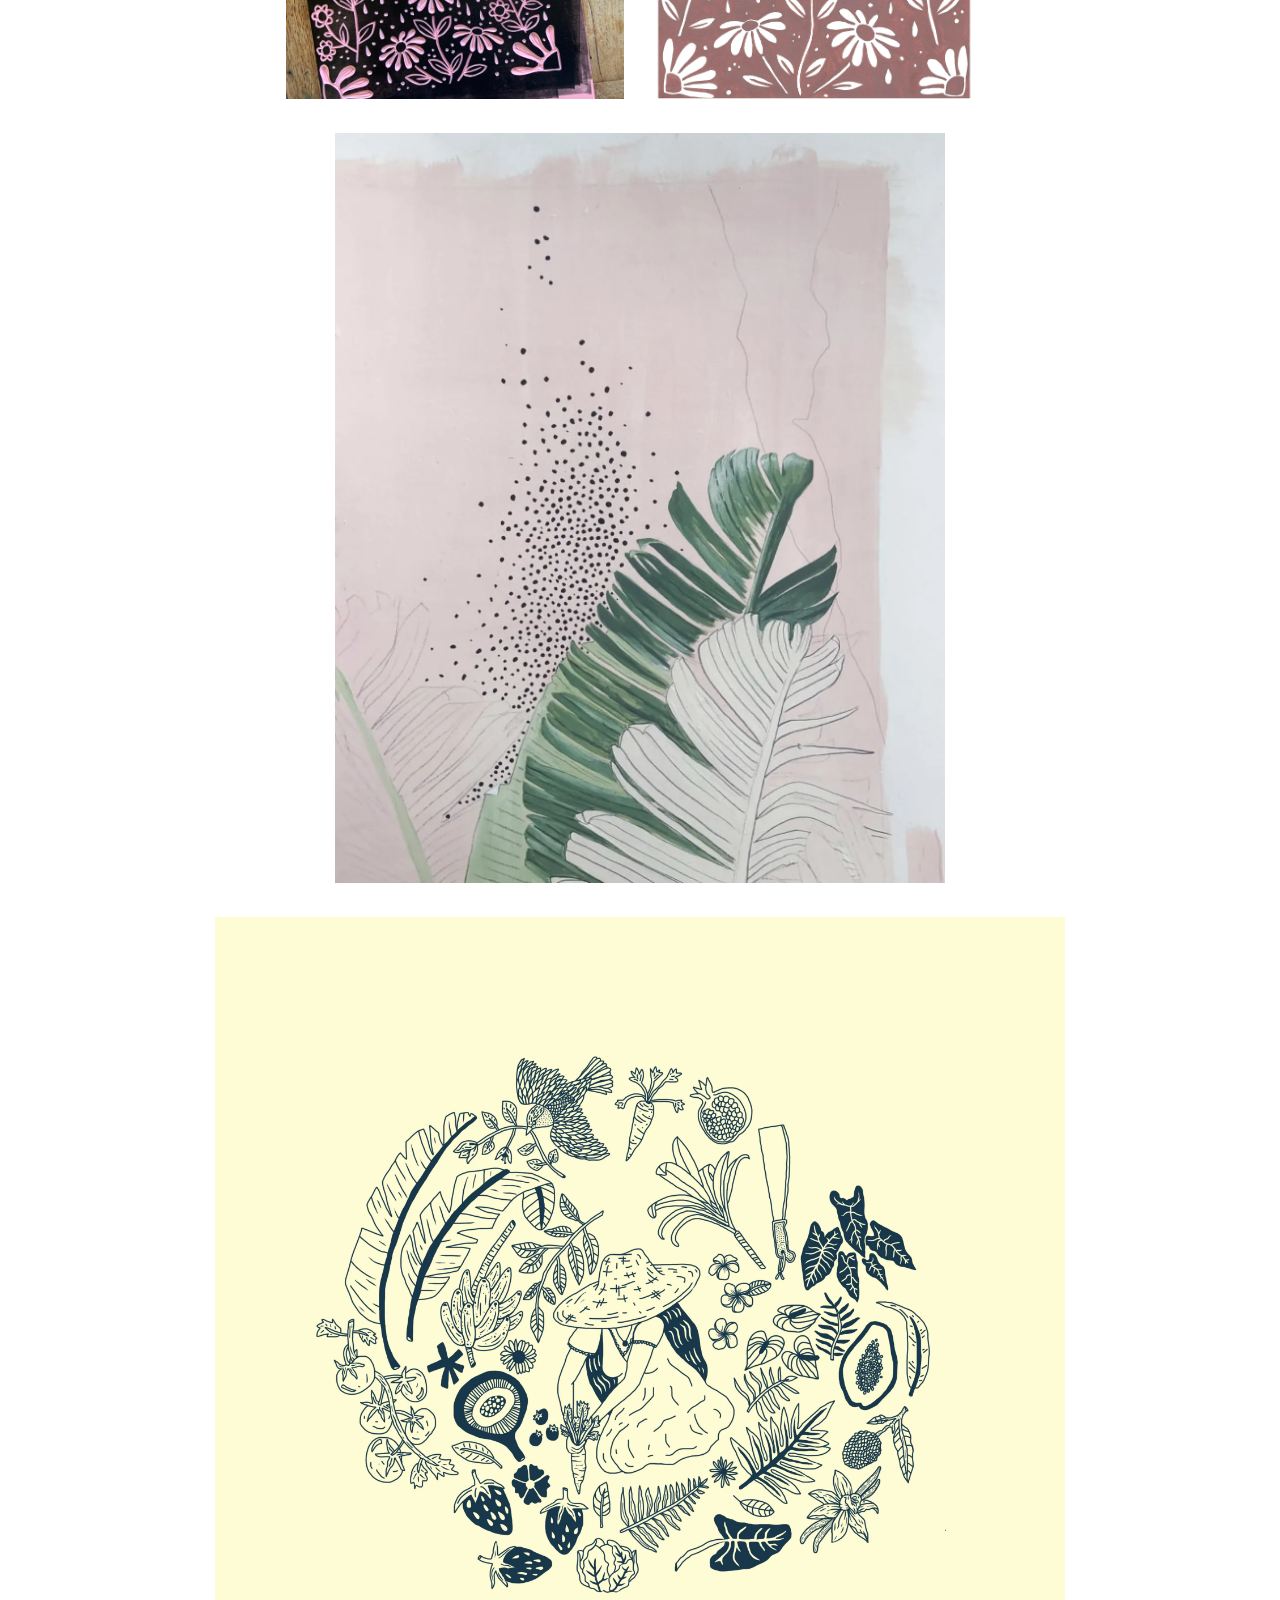
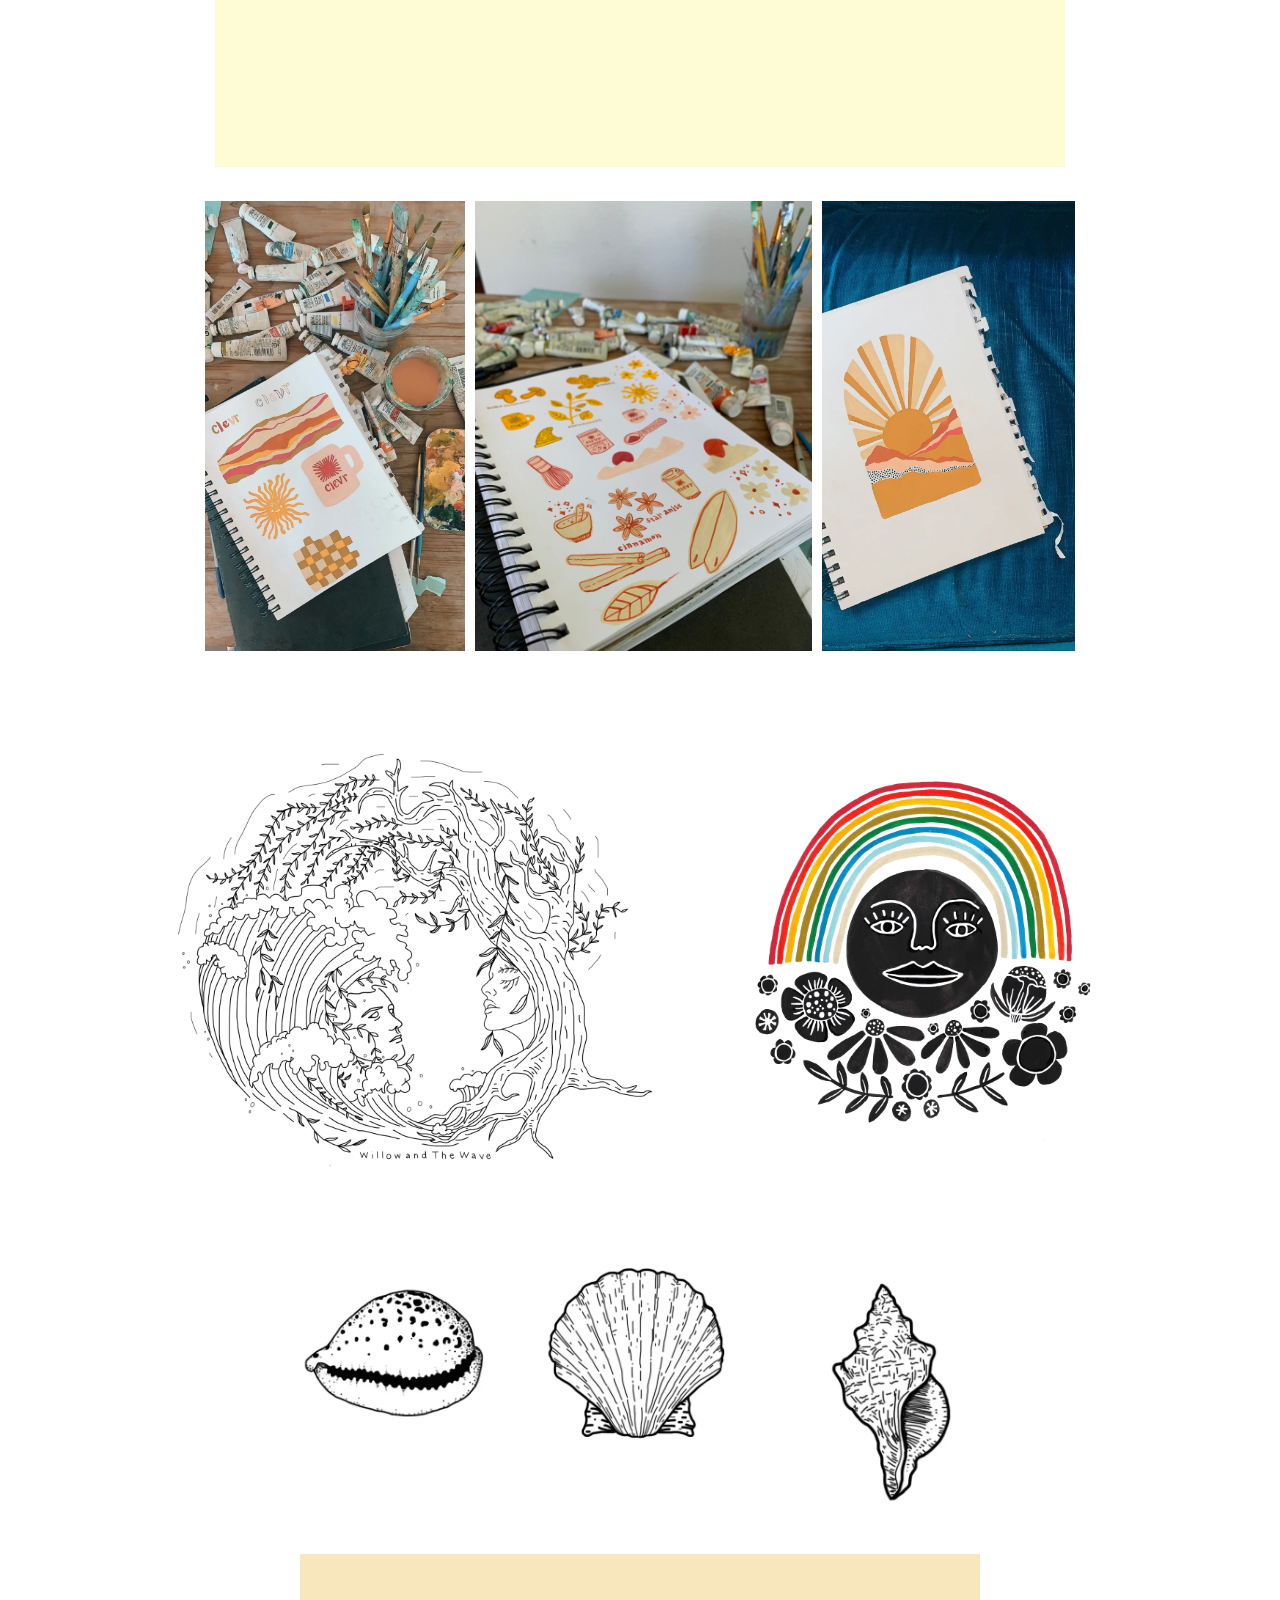
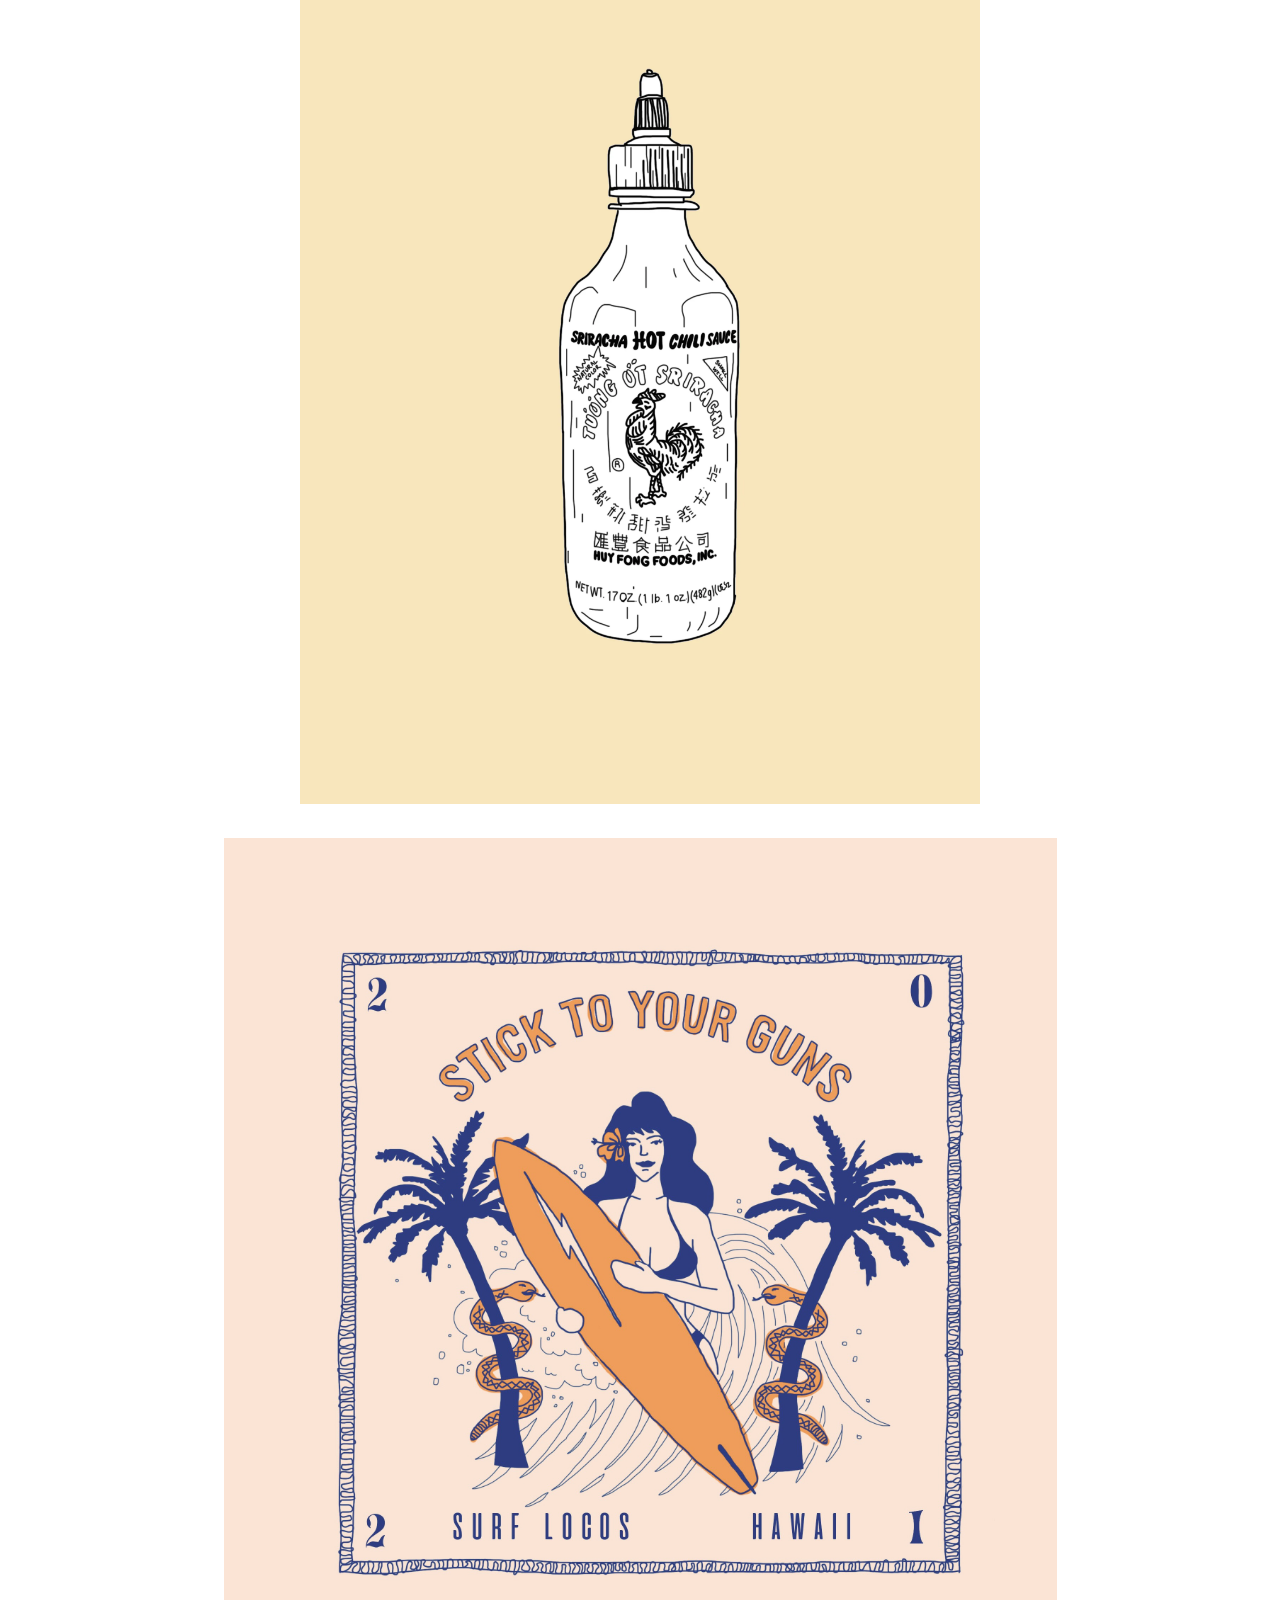
==== commit 76577c83: "add webp format and tags" ====
--- a/index.html
+++ b/index.html
@@ -17,133 +17,258 @@
         </div>
 
         <div class="photob1">
-            <img class="pic1" src="images/littetree.jpg" alt="baby tree">
-            <img class="pic1" src="images/avotree.jpg" alt="baby avocado tree">
-        </div>
-
-        <div class="photob2">
+          <picture>
+            <source type=image/webp srcset="images/littetree.webp" alt="Collabration">
+           <img class="pic1" src="images/littetree.jpg" alt="baby tree">
+            </picture>
+          <picture>
+            <source type=image/webp srcset="images/avotree.webp" alt="Collabration">
+          <img class="pic1" src="images/avotree.jpg" alt="baby avocado tree">
+          </picture>
+        </div>
+
+        <div class="photob2">
+          <picture>
+            <source type=image/webp srcset="images/block2.webp" alt="Collabration">
             <img class="pic3" src="images/block2.JPG" alt="block print art">
+            </picture>
+          <picture>
+            <source type=image/webp srcset="images/sunlove.webp" alt="Collabration">
             <img class="pic3" src="images/sunlove.jpeg" alt="girl hugging a sun">
-        </div>
-
-        <div class="photob3">
+            </picture>
+        </div>
+
+        <div class="photob3">
+          <picture>
+            <source type=image/webp srcset="images/mixed3.webp" alt="Collabration">
             <img class="pic5" src="images/mixed3.jpg" alt="mixed media art">
-        </div>
-
-        <div class="photob3">
+          </picture>
+        </div>
+
+        <div class="photob3">
+          <picture>
+            <source type=image/webp srcset="images/mixed4.webp" alt="Collabration">
             <img class="pic5" src="images/mixed4.JPG" alt="mixed media art">
-        </div>
-
-        <div class="photob3">
+          </picture>        
+        </div>
+
+        <div class="photob3">
+          <picture>
+            <source type=image/webp srcset="images/pattern.webp" alt="Collabration">
             <img class="pic5" src="images/pattern.jpg" alt="pattern art">
-        </div>
-
-        <div class="photob2">
+            </picture>
+        </div>
+
+        <div class="photob2">
+          <picture>
+            <source type=image/webp srcset="images/totebag.webp" alt="Collabration">
             <img class="pic3" src="images/totebag.jpeg" alt="tote bag with art">
+            </picture>
+          <picture>
+            <source type=image/webp srcset="images/taro.webp" alt="Collabration">
             <img class="pic3" src="images/taro.jpg" alt="taro plant graphic">
-        </div>
-
-        <div class="photob3">
+            </picture>
+        </div>
+
+        <div class="photob3">
+          <picture>
+            <source type=image/webp srcset="images/toyota.webp" alt="Collabration">
             <img class="pic6" src="images/toyota.jpg" alt="truck illustration">
+            </picture>
         </div>
 
         <div class="photob8">
+          <picture>
+            <source type=image/webp srcset="images/resin1.webp" alt="Collabration" >
             <img class="pic7" src="images/resin1.JPG" alt="resin finished art">
+            </picture>
+          <picture>
+            <source type=image/webp srcset="images/resin8.webp" alt="Collabration" >
             <img class="pic7" src="images/resin8.jpg" alt="resin finished art">
+            </picture>
+          <picture>
+            <source type=image/webp srcset="images/resin2.webp" alt="Collabration" >
             <img class="pic7" src="images/resin2.JPG" alt="resin finished art">
-        </div>
-
-        <div class="photob2">
+          </picture>
+        </div>
+
+        <div class="photob2">
+          <picture>
+            <source type=image/webp srcset="images/resin7.webp" alt="Collabration" >
             <img class="pic3" src="images/resin7.jpg" alt="resin finished art">
+            </picture>
+          <picture>
+            <source type=image/webp srcset="images/resin6.webp" alt="Collabration" >
             <img class="pic3" src="images/resin6.jpg" alt="resin finished art">
-        </div>
-
-        <div class="photob2">
-            <img class="pic4" src="images/spoon.jpg" alt="a wooden spoon">
-            <img class="pic4" src="images/spoon2.jpg" alt="a wooden spoon">
-        </div>
-
-        <div class="photob2">
+          </picture>
+        </div>
+
+        <div class="photob2">
+          <img class="pic4" src="images/spoon.jpg" alt="a wooden spoon">
+          <img class="pic4" src="images/spoon2.jpg" alt="a wooden spoon">
+        </div>
+        
+
+        <div class="photob2">
+          <picture>
+            <source type=image/webp srcset="images/quilt1.webp" alt="Collabration" >
             <img class="pic6" src="images/quilt1.JPG" alt="quilted pattern">
-        </div>
-
-        <div class="photob2">
+          </picture>
+        </div>
+
+        <div class="photob2">
+          <picture>
+            <source type=image/webp srcset="images/cactus.webp" alt="Collabration" >
             <img class="pic5" src="images/cactus.jpeg" alt="cactus painting">
-        </div>
-
-
-        <div class="photob2">
+          </picture>
+        </div>
+
+
+        <div class="photob2">
+          <picture>
+            <source type=image/webp srcset="images/random1.webp" alt="Collabration" >
             <img class="pic3" src="images/random1.JPG" alt="pattern print">
+            </picture>
+          <picture>
+            <source type=image/webp srcset="images/Rainbow1.webp" alt="Collabration" >
             <img class="pic3" src="images/Rainbow1.JPG" alt="rainbow painting">
-        </div>
-
-        <div class="photob2">
+          </picture>
+        </div>
+
+        <div class="photob2">
+          <picture>
+            <source type=image/webp srcset="images/sushi black and white.webp" alt="Collabration" >
             <img class="pic3" src="images/sushi black and white.JPG" alt="sushi drawings">
+            </picture>
+          <picture>
+            <source type=image/webp srcset="images/mahalo1.webp" alt="Collabration" >
             <img class="pic3" src="images/mahalo1.jpg" alt="hawaiian theme postcard">
-        </div>
-
-        <div class="photob2">
+          </picture>
+        </div>
+
+        <div class="photob2">
+          <picture>
+            <source type=image/webp srcset="images/lawnchair.webp" alt="Collabration" >
             <img class="pic6" src="images/lawnchair.jpg" alt="lawn chair illustraion">
-        </div>
-
-        <div class="photob2">
+          </picture>
+        </div>
+
+        <div class="photob2">  
+          <picture>
+            <source type=image/webp srcset="images/coffee1.webp" alt="Collabration" >
             <img class="pic8" src="images/coffee1.jpeg" alt="coffee company add">
+            </picture>
+          <picture>
+            <source type=image/webp srcset="images/coffee2.webp" alt="Collabration" >
             <img class="pic8" src="images/coffee2.jpeg" alt="coffee company add">
-        </div>
-
-        <div class="photob2">
+          </picture>
+        </div>
+
+        <div class="photob2">
+          <picture>
+            <source type=image/webp srcset="images/pottery.webp" alt="Collabration" >
             <img class="pic6" src="images/pottery.JPG" alt="pottery with fun art">
-        </div>
-
-        <div class="photob2">
+          </picture>
+        </div>
+
+        <div class="photob2">
+          <picture>
+            <source type=image/webp srcset="images/junglecat.webp" alt="Collabration" >
             <img class="pic5" src="images/junglecat.jpg" alt="panther in the jungle illustration">
-        </div>
-
-        <div class="photob2">
+          </picture>
+        </div>
+
+        <div class="photob2">
+          <picture>
+            <source type=image/webp srcset="images/block1.webp" alt="Collabration" >
             <img class="pic3" src="images/block1.JPG" alt="fern block print">
+            </picture>
+          <picture>
+            <source type=image/webp srcset="images/salutations.webp" alt="Collabration" >
             <img class="pic3" src="images/salutations.jpeg" alt="postcard print">
-        </div>
-
-        <div class="photob2">
+            </picture>
+        </div>
+
+        <div class="photob2">
+         
             <img class="pic3" src="images/blockcarving205.jpeg" alt="block print carving">
+            
+          <picture>
+            <source type=image/webp srcset="images/image2.webp" alt="Collabration" >
             <img class="pic3" src="images/image2.jpeg" alt="block print lady">
-        </div>
-
-        <div class="photob2">
+          </picture>
+        </div>
+
+        <div class="photob2">
+          <picture>
+            <source type=image/webp srcset="images/funplants.webp" alt="Collabration" >
             <img class="pic5" src="images/funplants.jpg" alt="painted plants">
-        </div>
-
-        <div class="photob2">
+          </picture>
+        </div>
+
+        <div class="photob2">
+          <picture>
+            <source type=image/webp srcset="images/gardenlady.webp" alt="Collabration" >
             <img class="pic6" src="images/gardenlady.jpg" alt="lady in the garden">
-        </div>
-
-        <div class="photob2">
+          </picture>
+        </div>
+
+        <div class="photob2">
+          <picture>
+            <source type=image/webp srcset="images/clevrpaints.webp" alt="Collabration" >
             <img class="pic3" src="images/clevrpaints.jpeg" alt="coffee themed doodles">
+            </picture>
+          
             <img class="pic3" src="images/clevrpaints2.jpeg" alt="coffee themed doodles">
+          
+          <picture>
+            <source type=image/webp srcset="images/sunset.webp" alt="Collabration" >
             <img class="pic3" src="images/sunset.jpeg" alt="sunset painting">
-        </div>
-
-        <div class="photob2">
+          </picture>
+        </div>
+
+        <div class="photob2">
+          <picture>
+            <source type=image/webp srcset="images/willow.webp" alt="Collabration" >
             <img class="pic4" src="images/willow.png" alt="wave mixing with trees">
+            </picture>
+            <picture>
+            <source type=image/webp srcset="images/colorandblacksunrainbow copy.webp" alt="Collabration" >
             <img class="pic4" src="images/colorandblacksunrainbow copy.jpg" alt="rainbow design">
-        </div>
-
-        <div class="photob3">
+            </picture>
+        </div>
+          
+            
+        <div class="photob3">
+          <picture>
+            <source type=image/webp srcset="images/shells2.webp" alt="Collabration" >
             <img class="pic6" src="images/shells2.jpg" alt="sea shells">
-        </div>
-
-        <div class="photob2">
+          </picture>
+        </div>
+
+        <div class="photob2">
+          <picture>
+            <source type=image/webp srcset="images/srisri.webp" alt="Collabration" >
             <img class="pic6" src="images/srisri.jpeg" alt="sriracha hotsauce illustration">
-        </div>
-
-
-        <div class="photob2">
+          </picture>
+        </div>
+
+
+        <div class="photob2">
+          <picture>
+            <source type=image/webp srcset="images/stick to your guns2.webp" alt="Collabration" >
             <img class="pic6" src="images/stick to your guns2.jpeg" alt="big wave contest advertisment">
-        </div>
-
-        <div class="photob2">
+          </picture>
+        </div>
+
+        <div class="photob2">
+          
             <img class="pic4" src="images/huntergdrawing.jpg" alt="surfer dude illustration">
+            
+          <picture>
+            <source type=image/webp srcset="images/hunterg.webp" alt="Collabration" >
             <img class="pic4" src="images/hunterg.JPG" alt="surfer dude illustration">
+          </picture>
         </div>
 
         
